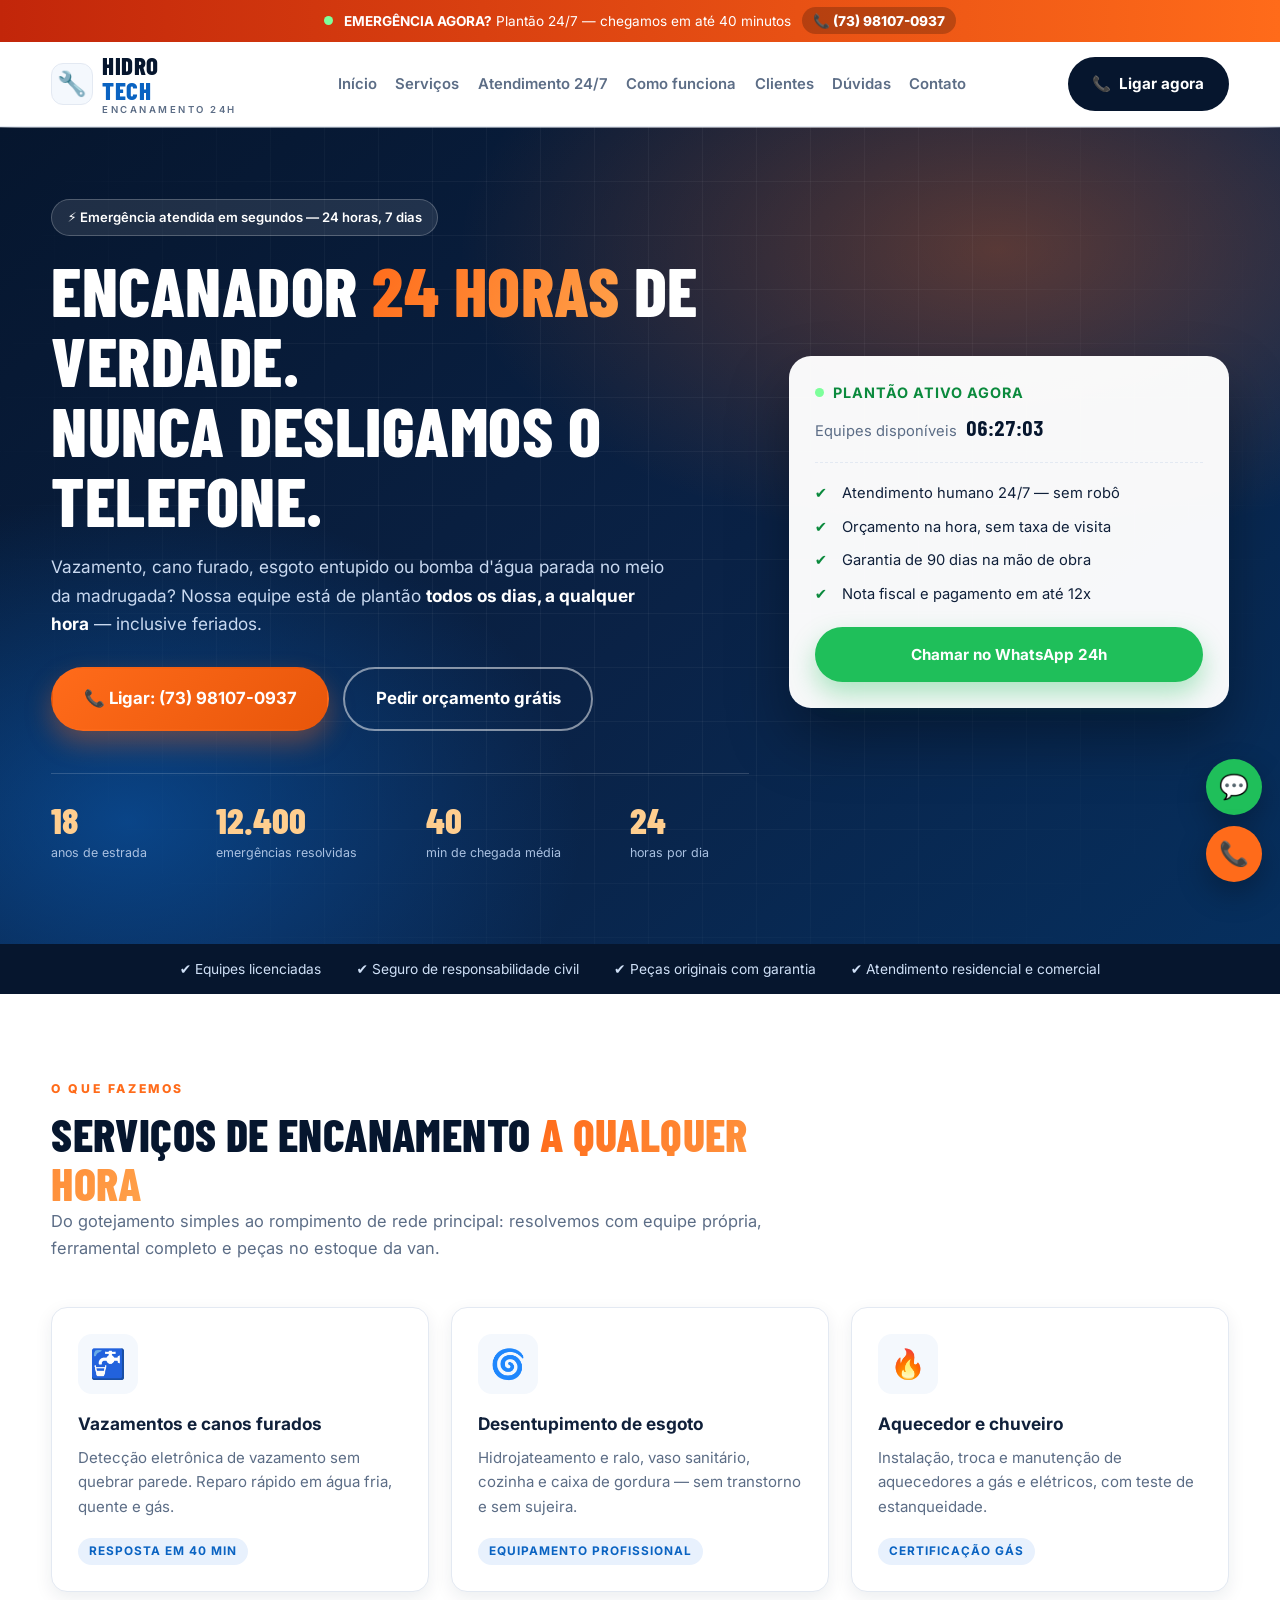
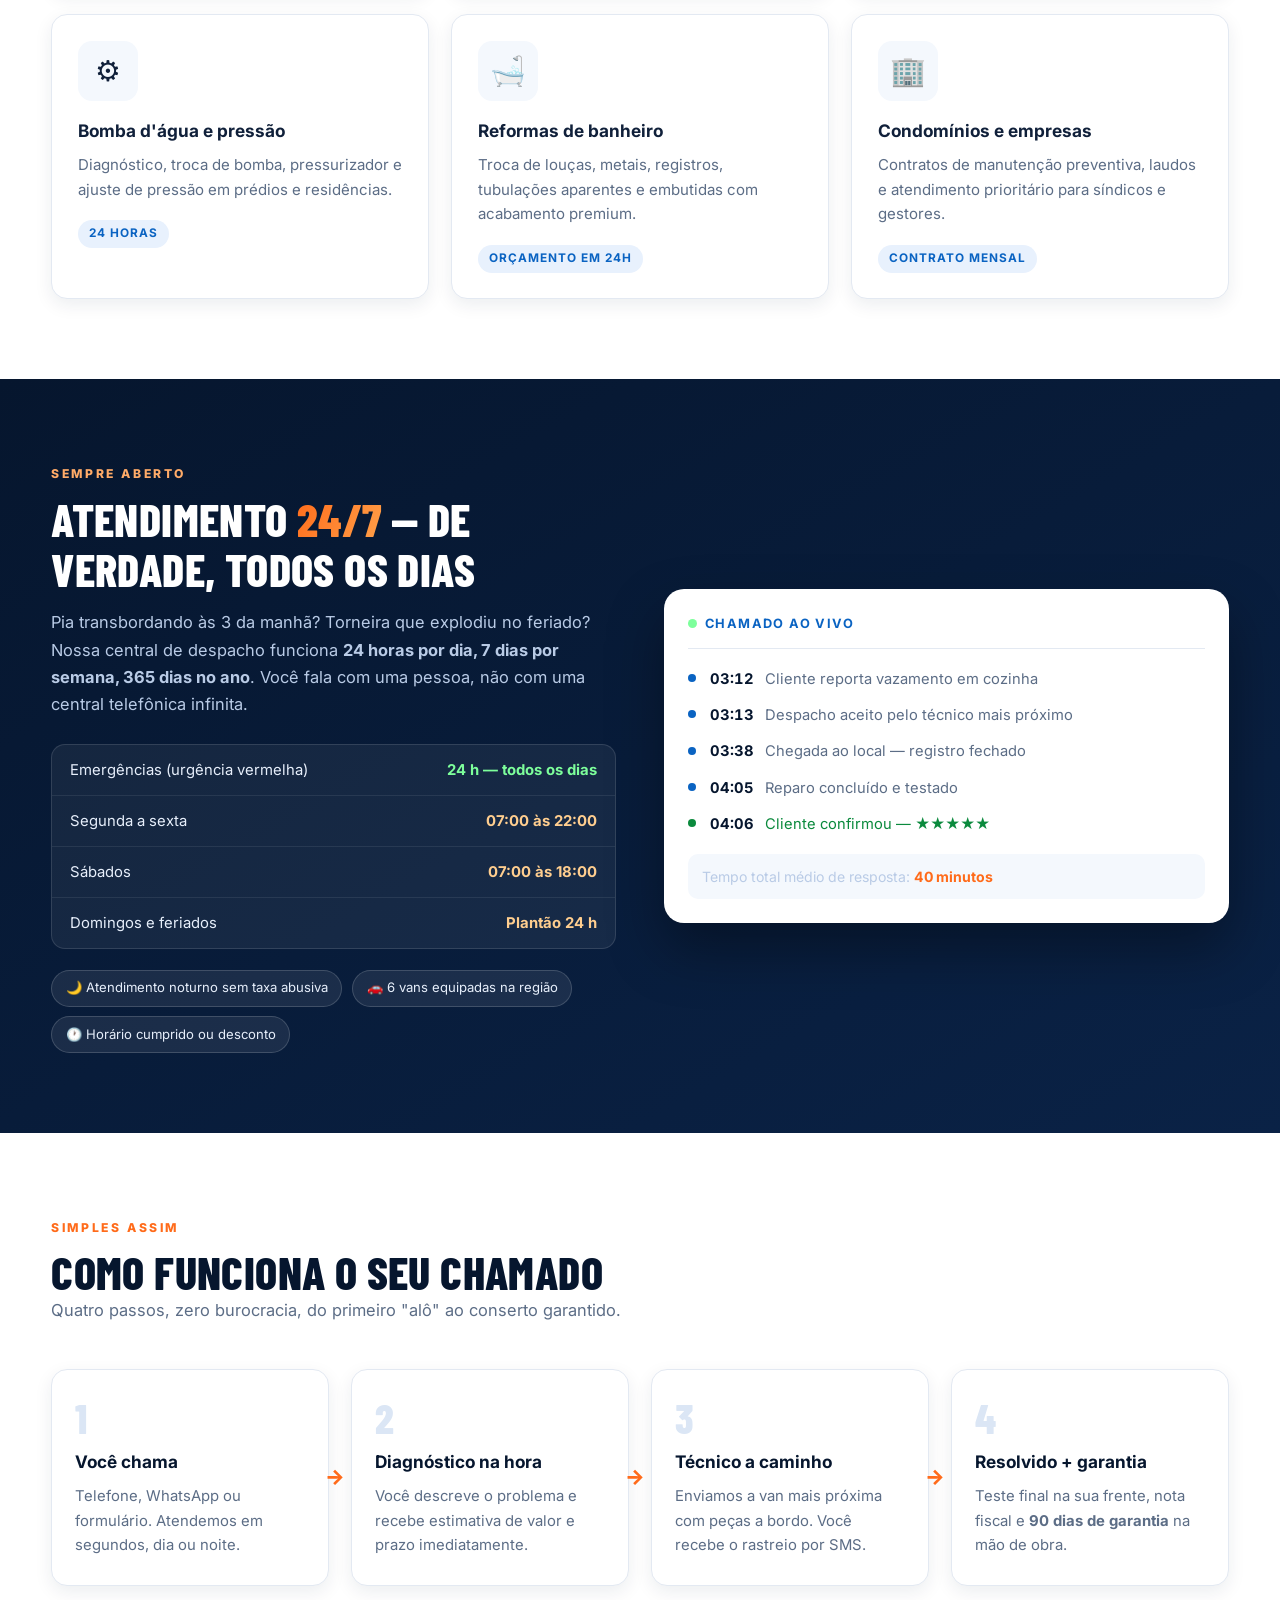
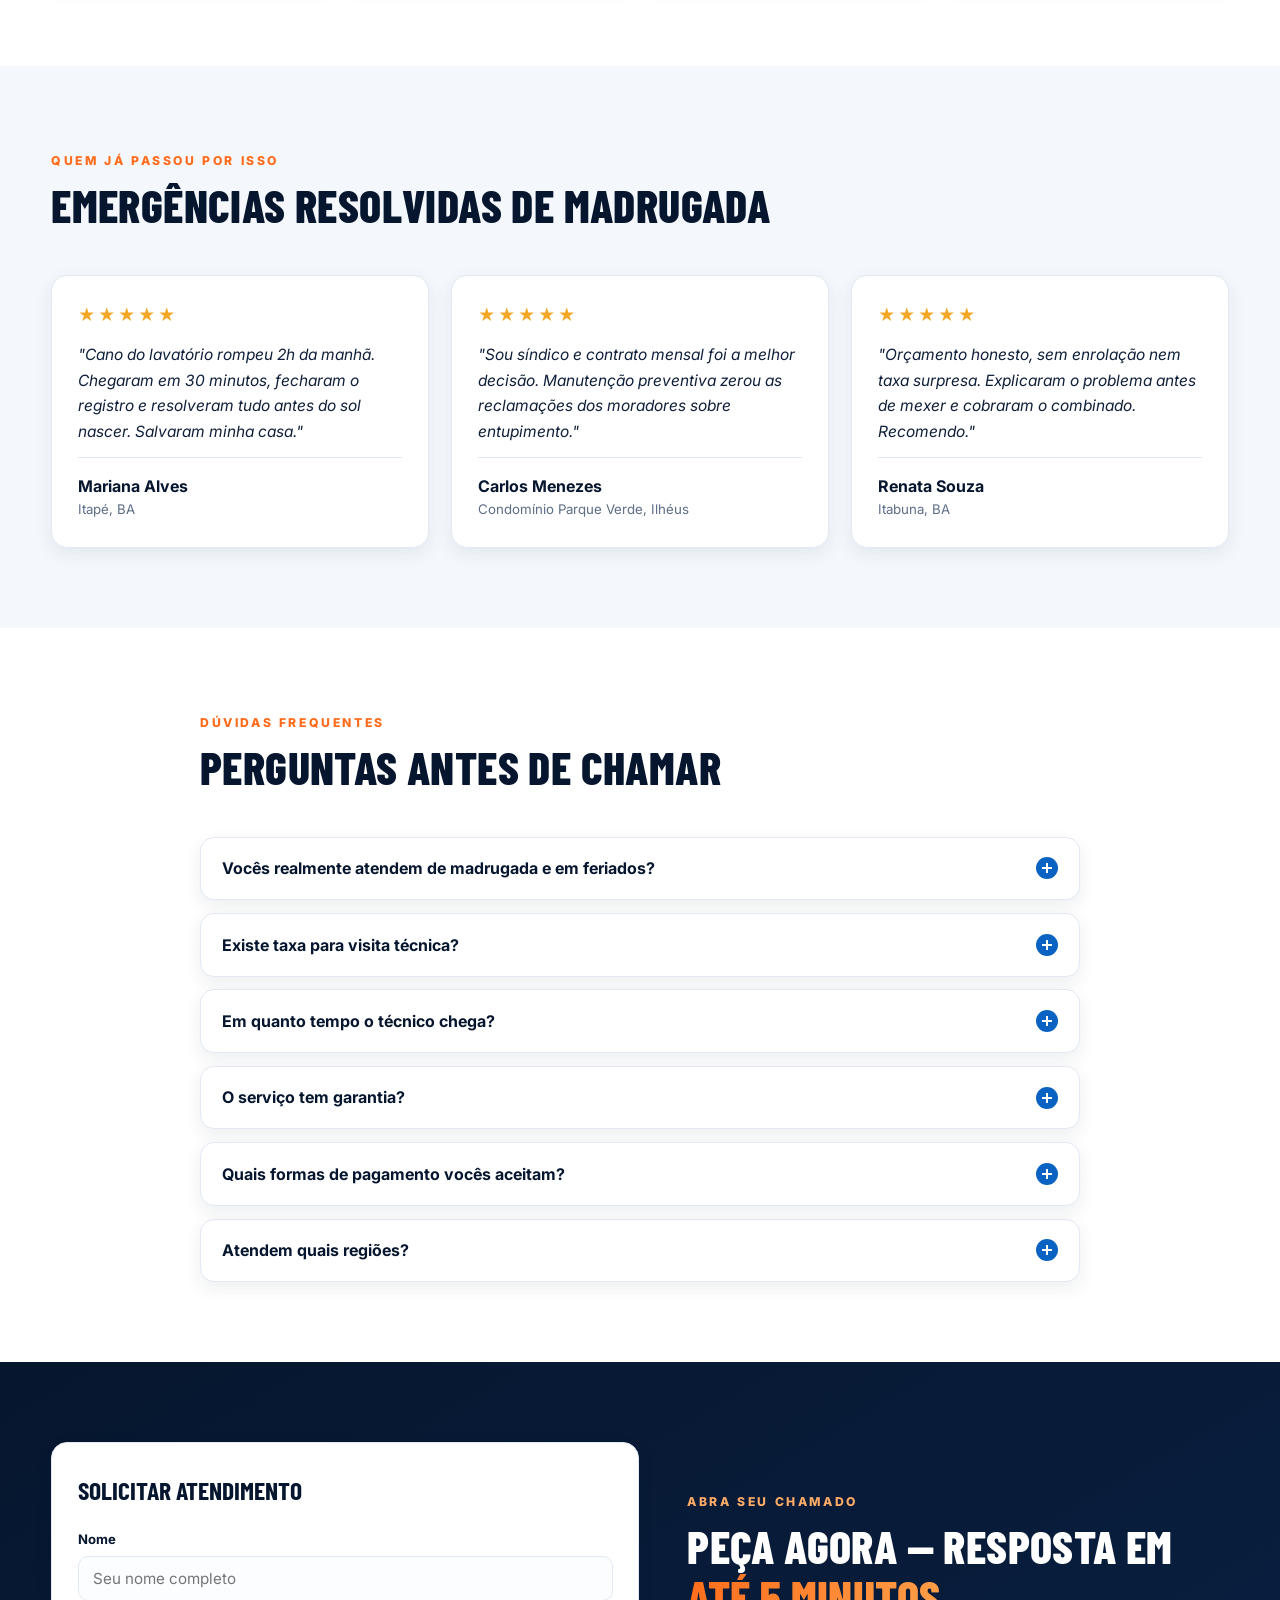
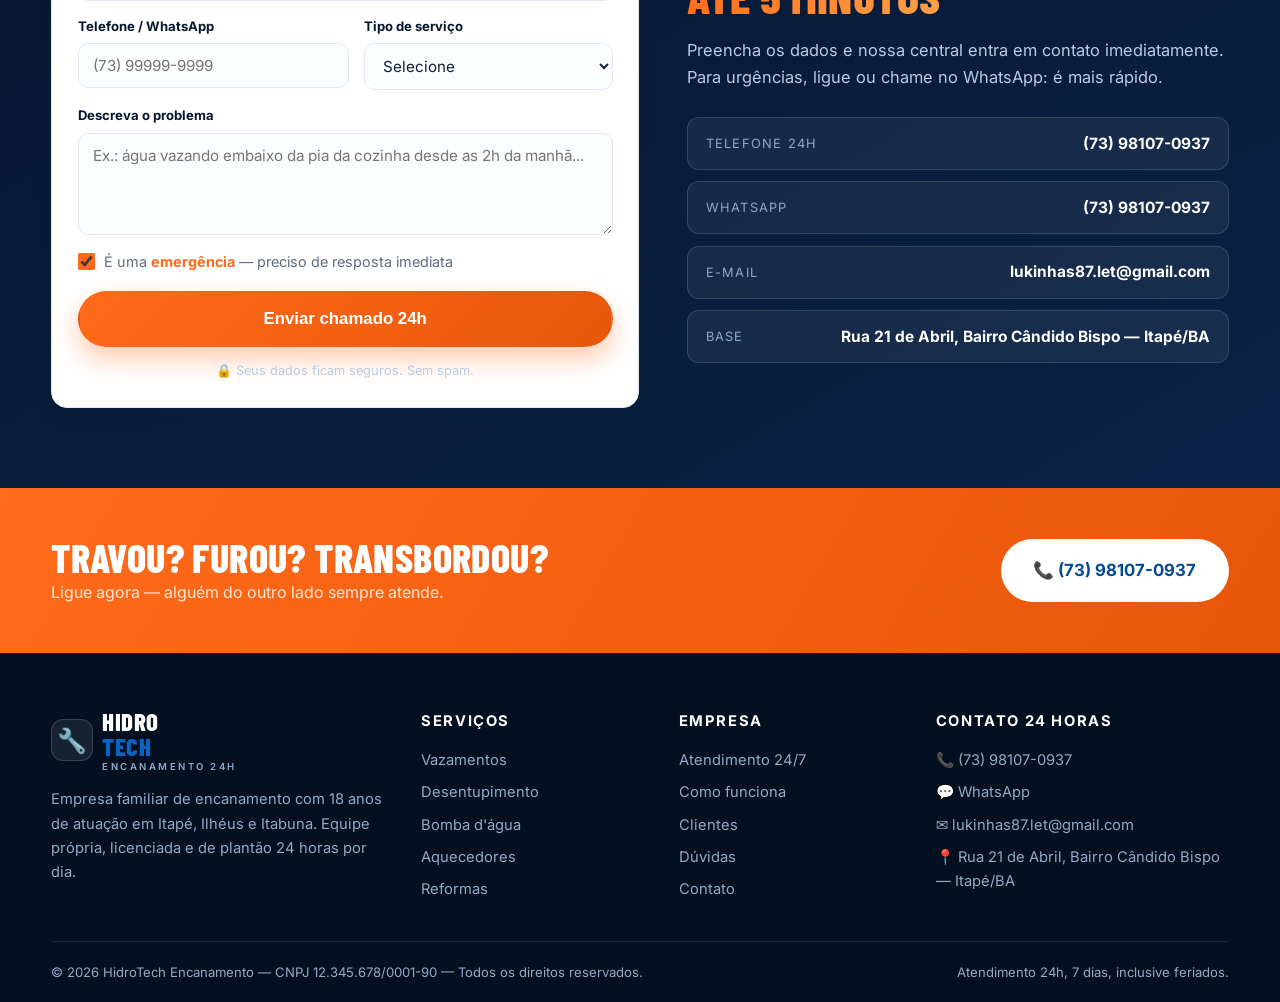
==== index.html @ 0838b770 "Troca e-mail de contato" ====
<!DOCTYPE html>
<html lang="pt-BR">
<head>
  <meta charset="UTF-8" />
  <meta name="viewport" content="width=device-width, initial-scale=1.0" />
  <title>Encanador 24 Horas em Itapé, Ilhéus e Itabuna | HidroTech — Emergência, Vazamentos e Desentupimento</title>
  <meta name="description" content="Encanador 24 horas em Itapé, Ilhéus e Itabuna com atendimento de emergência 24/7. Vazamentos, desentupimento, bomba d'água e instalações. Orçamento grátis, chegada em até 40 minutos. Telefone (73) 98107-0937." />
  <link rel="preconnect" href="https://fonts.googleapis.com" />
  <link rel="preconnect" href="https://fonts.gstatic.com" crossorigin />
  <link href="https://fonts.googleapis.com/css2?family=Inter:wght@400;500;600;700;800;900&family=Barlow+Condensed:wght@600;700;800&display=swap" rel="stylesheet" />
  <link rel="stylesheet" href="styles.css" />
</head>
<body>

  <!-- Barra de emergência -->
  <div class="emergency-bar">
    <div class="container emergency-bar__inner">
      <span class="pulse-dot" aria-hidden="true"></span>
      <span class="emergency-bar__text"><strong>EMERGÊNCIA AGORA?</strong> Plantão 24/7 — chegamos em até 40 minutos</span>
      <a href="tel:+5573981070937" class="emergency-bar__phone">📞 (73) 98107-0937</a>
    </div>
  </div>

  <!-- Cabeçalho -->
  <header class="header" id="header">
    <div class="container header__inner">
      <a href="#inicio" class="logo">
        <span class="logo__icon" aria-hidden="true">🔧</span>
        <span class="logo__text">HIDRO<em>TECH</em><small>Encanamento 24h</small></span>
      </a>

      <nav class="nav" id="nav" aria-label="Navegação principal">
        <a href="#inicio">Início</a>
        <a href="#servicos">Serviços</a>
        <a href="#24-7">Atendimento 24/7</a>
        <a href="#como-funciona">Como funciona</a>
        <a href="#depoimentos">Clientes</a>
        <a href="#faq">Dúvidas</a>
        <a href="#contato">Contato</a>
      </nav>

      <div class="header__actions">
        <a href="tel:+5573981070937" class="btn btn--call">
          <span class="btn__ico">📞</span> Ligar agora
        </a>
        <button class="burger" id="burger" aria-label="Abrir menu" aria-expanded="false">
          <span></span><span></span><span></span>
        </button>
      </div>
    </div>
  </header>

  <main>

    <!-- HERO -->
    <section class="hero" id="inicio">
      <div class="hero__bg" aria-hidden="true"></div>
      <div class="container hero__inner">
        <div class="hero__content">
          <span class="badge">⚡ Emergência atendida em segundos — 24 horas, 7 dias</span>
          <h1>Encanador <span class="hl">24 Horas</span> de verdade.<br />Nunca desligamos o telefone.</h1>
          <p class="hero__lead">
            Vazamento, cano furado, esgoto entupido ou bomba d'água parada no meio da madrugada?
            Nossa equipe está de plantão <strong>todos os dias, a qualquer hora</strong> — inclusive feriados.
          </p>

          <div class="hero__cta">
            <a href="tel:+5573981070937" class="btn btn--primary btn--lg">
              📞 Ligar: (73) 98107-0937
            </a>
            <a href="#contato" class="btn btn--ghost btn--lg">
              Pedir orçamento grátis
            </a>
          </div>

          <ul class="hero__stats">
            <li><strong data-count="18">0</strong><span>anos de estrada</span></li>
            <li><strong data-count="12400">0</strong><span>emergências resolvidas</span></li>
            <li><strong data-count="40">0</strong><span>min de chegada média</span></li>
            <li><strong data-count="24">0</strong><span>horas por dia</span></li>
          </ul>
        </div>

        <aside class="hero__card" aria-label="Chamado de emergência">
          <div class="hero__card-head">
            <span class="pulse-dot"></span>
            <strong>Plantão ativo agora</strong>
          </div>
          <p class="hero__card-time">Equipes disponíveis <b id="clock">--:--:--</b></p>

          <ul class="checklist">
            <li>Atendimento humano 24/7 — sem robô</li>
            <li>Orçamento na hora, sem taxa de visita</li>
            <li>Garantia de 90 dias na mão de obra</li>
            <li>Nota fiscal e pagamento em até 12x</li>
          </ul>

          <a href="https://wa.me/5573981070937?text=Ol%C3%A1!%20Preciso%20de%20um%20encanador%20agora." class="btn btn--whatsapp btn--block" target="_blank" rel="noopener">
            Chamar no WhatsApp 24h
          </a>
        </aside>
      </div>
    </section>

    <!-- FAIXA DE CONFIANÇA -->
    <section class="trustbar">
      <div class="container trustbar__inner">
        <span>✔ Equipes licenciadas</span>
        <span>✔ Seguro de responsabilidade civil</span>
        <span>✔ Peças originais com garantia</span>
        <span>✔ Atendimento residencial e comercial</span>
      </div>
    </section>

    <!-- SERVIÇOS -->
    <section class="section" id="servicos">
      <div class="container">
        <div class="section__head">
          <span class="eyebrow">O que fazemos</span>
          <h2>Serviços de encanamento <span class="hl">a qualquer hora</span></h2>
          <p>Do gotejamento simples ao rompimento de rede principal: resolvemos com equipe própria, ferramental completo e peças no estoque da van.</p>
        </div>

        <div class="grid grid--3">
          <article class="card svc">
            <div class="svc__ico">🚰</div>
            <h3>Vazamentos e canos furados</h3>
            <p>Detecção eletrônica de vazamento sem quebrar parede. Reparo rápido em água fria, quente e gás.</p>
            <span class="svc__tag">Resposta em 40 min</span>
          </article>

          <article class="card svc">
            <div class="svc__ico">🌀</div>
            <h3>Desentupimento de esgoto</h3>
            <p>Hidrojateamento e ralo, vaso sanitário, cozinha e caixa de gordura — sem transtorno e sem sujeira.</p>
            <span class="svc__tag">Equipamento profissional</span>
          </article>

          <article class="card svc">
            <div class="svc__ico">🔥</div>
            <h3>Aquecedor e chuveiro</h3>
            <p>Instalação, troca e manutenção de aquecedores a gás e elétricos, com teste de estanqueidade.</p>
            <span class="svc__tag">Certificação gás</span>
          </article>

          <article class="card svc">
            <div class="svc__ico">⚙️</div>
            <h3>Bomba d'água e pressão</h3>
            <p>Diagnóstico, troca de bomba, pressurizador e ajuste de pressão em prédios e residências.</p>
            <span class="svc__tag">24 horas</span>
          </article>

          <article class="card svc">
            <div class="svc__ico">🛁</div>
            <h3>Reformas de banheiro</h3>
            <p>Troca de louças, metais, registros, tubulações aparentes e embutidas com acabamento premium.</p>
            <span class="svc__tag">Orçamento em 24h</span>
          </article>

          <article class="card svc">
            <div class="svc__ico">🏢</div>
            <h3>Condomínios e empresas</h3>
            <p>Contratos de manutenção preventiva, laudos e atendimento prioritário para síndicos e gestores.</p>
            <span class="svc__tag">Contrato mensal</span>
          </article>
        </div>
      </div>
    </section>

    <!-- ATENDIMENTO 24/7 -->
    <section class="section section--dark" id="24-7">
      <div class="container split">
        <div class="split__text">
          <span class="eyebrow eyebrow--light">Sempre aberto</span>
          <h2>Atendimento <span class="hl">24/7</span> — de verdade, todos os dias</h2>
          <p>
            Pia transbordando às 3 da manhã? Torneira que explodiu no feriado?
            Nossa central de despacho funciona <strong>24 horas por dia, 7 dias por semana, 365 dias no ano</strong>.
            Você fala com uma pessoa, não com uma central telefônica infinita.
          </p>

          <div class="hours">
            <div class="hours__row"><span>Emergências (urgência vermelha)</span><b>24 h — todos os dias</b></div>
            <div class="hours__row"><span>Segunda a sexta</span><b>07:00 às 22:00</b></div>
            <div class="hours__row"><span>Sábados</span><b>07:00 às 18:00</b></div>
            <div class="hours__row"><span>Domingos e feriados</span><b>Plantão 24 h</b></div>
          </div>

          <div class="chips">
            <span class="chip">🌙 Atendimento noturno sem taxa abusiva</span>
            <span class="chip">🚗 6 vans equipadas na região</span>
            <span class="chip">🕐 Horário cumprido ou desconto</span>
          </div>
        </div>

        <div class="split__panel">
          <div class="ticket">
            <div class="ticket__head">
              <span class="pulse-dot"></span> Chamado ao vivo
            </div>
            <ul class="ticket__list">
              <li><b>03:12</b> Cliente reporta vazamento em cozinha</li>
              <li><b>03:13</b> Despacho aceito pelo técnico mais próximo</li>
              <li><b>03:38</b> Chegada ao local — registro fechado</li>
              <li><b>04:05</b> Reparo concluído e testado</li>
              <li class="ok"><b>04:06</b> Cliente confirmou — ★★★★★</li>
            </ul>
            <p class="ticket__foot">Tempo total médio de resposta: <strong>40 minutos</strong></p>
          </div>
        </div>
      </div>
    </section>

    <!-- COMO FUNCIONA -->
    <section class="section" id="como-funciona">
      <div class="container">
        <div class="section__head">
          <span class="eyebrow">Simples assim</span>
          <h2>Como funciona o seu chamado</h2>
          <p>Quatro passos, zero burocracia, do primeiro "alô" ao conserto garantido.</p>
        </div>

        <ol class="steps">
          <li class="step">
            <span class="step__num">1</span>
            <h3>Você chama</h3>
            <p>Telefone, WhatsApp ou formulário. Atendemos em segundos, dia ou noite.</p>
          </li>
          <li class="step">
            <span class="step__num">2</span>
            <h3>Diagnóstico na hora</h3>
            <p>Você descreve o problema e recebe estimativa de valor e prazo imediatamente.</p>
          </li>
          <li class="step">
            <span class="step__num">3</span>
            <h3>Técnico a caminho</h3>
            <p>Enviamos a van mais próxima com peças a bordo. Você recebe o rastreio por SMS.</p>
          </li>
          <li class="step">
            <span class="step__num">4</span>
            <h3>Resolvido + garantia</h3>
            <p>Teste final na sua frente, nota fiscal e <strong>90 dias de garantia</strong> na mão de obra.</p>
          </li>
        </ol>
      </div>
    </section>

    <!-- DEPOIMENTOS -->
    <section class="section section--soft" id="depoimentos">
      <div class="container">
        <div class="section__head">
          <span class="eyebrow">Quem já passou por isso</span>
          <h2>Emergências resolvidas de madrugada</h2>
        </div>

        <div class="grid grid--3">
          <figure class="card quote">
            <div class="stars">★★★★★</div>
            <blockquote>"Cano do lavatório rompeu 2h da manhã. Chegaram em 30 minutos, fecharam o registro e resolveram tudo antes do sol nascer. Salvaram minha casa."</blockquote>
            <figcaption><b>Mariana Alves</b><span>Itapé, BA</span></figcaption>
          </figure>

          <figure class="card quote">
            <div class="stars">★★★★★</div>
            <blockquote>"Sou síndico e contrato mensal foi a melhor decisão. Manutenção preventiva zerou as reclamações dos moradores sobre entupimento."</blockquote>
            <figcaption><b>Carlos Menezes</b><span>Condomínio Parque Verde, Ilhéus</span></figcaption>
          </figure>

          <figure class="card quote">
            <div class="stars">★★★★★</div>
            <blockquote>"Orçamento honesto, sem enrolação nem taxa surpresa. Explicaram o problema antes de mexer e cobraram o combinado. Recomendo."</blockquote>
            <figcaption><b>Renata Souza</b><span>Itabuna, BA</span></figcaption>
          </figure>
        </div>
      </div>
    </section>

    <!-- FAQ -->
    <section class="section" id="faq">
      <div class="container narrow">
        <div class="section__head">
          <span class="eyebrow">Dúvidas frequentes</span>
          <h2>Perguntas antes de chamar</h2>
        </div>

        <div class="faq" id="faqList">
          <details class="faq__item">
            <summary>Vocês realmente atendem de madrugada e em feriados?<span class="faq__plus"></span></summary>
            <p>Sim. A central de despacho funciona 24 horas por dia, todos os dias do ano. À noite, madrugada, domingo e feriado, uma equipe de plantão é acionada imediatamente.</p>
          </details>

          <details class="faq__item">
            <summary>Existe taxa para visita técnica?<span class="faq__plus"></span></summary>
            <p>Não cobramos taxa de visita para emergências. O orçamento é gratuito e, se você aprovar o serviço, o valor já está incluso. Caso opte por não prosseguir, também não há cobrança.</p>
          </details>

          <details class="faq__item">
            <summary>Em quanto tempo o técnico chega?<span class="faq__plus"></span></summary>
            <p>A média na região é de 40 minutos para urgências. Nos horários de pico ou dias muito movimentados, informamos o prazo exato já na ligação.</p>
          </details>

          <details class="faq__item">
            <summary>O serviço tem garantia?<span class="faq__plus"></span></summary>
            <p>Toda mão de obra tem 90 dias de garantia por escrito. Peças seguem a garantia do fabricante. Se o mesmo problema voltar, voltamos sem custo.</p>
          </details>

          <details class="faq__item">
            <summary>Quais formas de pagamento vocês aceitam?<span class="faq__plus"></span></summary>
            <p>Pix, dinheiro, débito, crédito em até 12x e fatura para empresas e condomínios com nota fiscal.</p>
          </details>

          <details class="faq__item">
            <summary>Atendem quais regiões?<span class="faq__plus"></span></summary>
            <p>Atendemos Itapé, Ilhéus e Itabuna — mais as cidades vizinhas da região (DDD 73). Para confirmar se chegamos no seu endereço, chame no WhatsApp.</p>
          </details>
        </div>
      </div>
    </section>

    <!-- CONTATO / CHAMADO -->
    <section class="section section--dark" id="contato">
      <div class="container split split--reverse">
        <div class="split__text">
          <span class="eyebrow eyebrow--light">Abra seu chamado</span>
          <h2>Peça agora — resposta em <span class="hl">até 5 minutos</span></h2>
          <p>Preencha os dados e nossa central entra em contato imediatamente. Para urgências, ligue ou chame no WhatsApp: é mais rápido.</p>

          <div class="contact-lines">
            <a href="tel:+5573981070937" class="contact-line"><span>Telefone 24h</span><b>(73) 98107-0937</b></a>
            <a href="https://wa.me/5573981070937" class="contact-line" target="_blank" rel="noopener"><span>WhatsApp</span><b>(73) 98107-0937</b></a>
            <a href="mailto:lukinhas87.let@gmail.com" class="contact-line"><span>E-mail</span><b>lukinhas87.let@gmail.com</b></a>
            <div class="contact-line"><span>Base</span><b>Rua 21 de Abril, Bairro Cândido Bispo — Itapé/BA</b></div>
          </div>
        </div>

        <div class="split__panel">
          <form class="form card" id="callForm" novalidate>
            <h3>Solicitar atendimento</h3>

            <div class="field">
              <label for="nome">Nome</label>
              <input id="nome" name="nome" type="text" placeholder="Seu nome completo" required />
            </div>

            <div class="field-row">
              <div class="field">
                <label for="fone">Telefone / WhatsApp</label>
                <input id="fone" name="fone" type="tel" placeholder="(73) 99999-9999" required />
              </div>
              <div class="field">
                <label for="tipo">Tipo de serviço</label>
                <select id="tipo" name="tipo" required>
                  <option value="">Selecione</option>
                  <option>🔥 Emergência / vazamento</option>
                  <option>🌀 Desentupimento</option>
                  <option>⚙️ Bomba d'água</option>
                  <option>🔥 Aquecedor / chuveiro</option>
                  <option>🛁 Reforma de banheiro</option>
                  <option>🏢 Contrato / condomínio</option>
                </select>
              </div>
            </div>

            <div class="field">
              <label for="msg">Descreva o problema</label>
              <textarea id="msg" name="msg" rows="4" placeholder="Ex.: água vazando embaixo da pia da cozinha desde as 2h da manhã..."></textarea>
            </div>

            <label class="check">
              <input type="checkbox" id="urgente" checked />
              <span>É uma <b>emergência</b> — preciso de resposta imediata</span>
            </label>

            <button type="submit" class="btn btn--primary btn--block btn--lg">Enviar chamado 24h</button>
            <p class="form__note" id="formNote">🔒 Seus dados ficam seguros. Sem spam.</p>
          </form>
        </div>
      </div>
    </section>

    <!-- CTA FINAL -->
    <section class="cta-final">
      <div class="container cta-final__inner">
        <div>
          <h2>Travou? Furou? Transbordou?</h2>
          <p>Ligue agora — alguém do outro lado sempre atende.</p>
        </div>
        <a href="tel:+5573981070937" class="btn btn--white btn--lg">📞 (73) 98107-0937</a>
      </div>
    </section>

  </main>

  <!-- RODAPÉ -->
  <footer class="footer">
    <div class="container footer__grid">
      <div>
        <a href="#inicio" class="logo logo--light">
          <span class="logo__icon">🔧</span>
          <span class="logo__text">HIDRO<em>TECH</em><small>Encanamento 24h</small></span>
        </a>
        <p class="footer__about">Empresa familiar de encanamento com 18 anos de atuação em Itapé, Ilhéus e Itabuna. Equipe própria, licenciada e de plantão 24 horas por dia.</p>
      </div>

      <div>
        <h4>Serviços</h4>
        <ul>
          <li><a href="#servicos">Vazamentos</a></li>
          <li><a href="#servicos">Desentupimento</a></li>
          <li><a href="#servicos">Bomba d'água</a></li>
          <li><a href="#servicos">Aquecedores</a></li>
          <li><a href="#servicos">Reformas</a></li>
        </ul>
      </div>

      <div>
        <h4>Empresa</h4>
        <ul>
          <li><a href="#24-7">Atendimento 24/7</a></li>
          <li><a href="#como-funciona">Como funciona</a></li>
          <li><a href="#depoimentos">Clientes</a></li>
          <li><a href="#faq">Dúvidas</a></li>
          <li><a href="#contato">Contato</a></li>
        </ul>
      </div>

      <div>
        <h4>Contato 24 horas</h4>
        <ul>
          <li>📞 <a href="tel:+5573981070937">(73) 98107-0937</a></li>
          <li>💬 <a href="https://wa.me/5573981070937" target="_blank" rel="noopener">WhatsApp</a></li>
          <li>✉️ <a href="mailto:lukinhas87.let@gmail.com">lukinhas87.let@gmail.com</a></li>
          <li>📍 Rua 21 de Abril, Bairro Cândido Bispo — Itapé/BA</li>
        </ul>
      </div>
    </div>

    <div class="container footer__bottom">
      <p>© <span id="year">2026</span> HidroTech Encanamento — CNPJ 12.345.678/0001-90 — Todos os direitos reservados.</p>
      <p>Atendimento 24h, 7 dias, inclusive feriados.</p>
    </div>
  </footer>

  <!-- Botões flutuantes -->
  <div class="floats">
    <a href="https://wa.me/5573981070937?text=Ol%C3%A1!%20Preciso%20de%20um%20encanador." class="float-btn float-btn--wa" target="_blank" rel="noopener" aria-label="WhatsApp 24h">
      💬
    </a>
    <a href="tel:+5573981070937" class="float-btn float-btn--tel" aria-label="Ligar agora">📞</a>
  </div>

  <script src="script.js"></script>
</body>
</html>
---- styles.css ----
/* =========================================================
   HidroTech — Encanador 24h
   ========================================================= */

:root {
  --blue: #0a63c2;
  --blue-dark: #064a94;
  --navy: #06162e;
  --navy-2: #0a2246;
  --orange: #ff6b1a;
  --orange-dark: #e8560a;
  --white: #ffffff;
  --ink: #10203a;
  --muted: #5c6d86;
  --line: #e3e9f2;
  --soft: #f4f8fd;
  --radius: 16px;
  --shadow: 0 18px 45px rgba(9, 32, 66, 0.12);
  --shadow-sm: 0 6px 18px rgba(9, 32, 66, 0.08);
  --font: "Inter", system-ui, -apple-system, sans-serif;
  --display: "Barlow Condensed", "Inter", sans-serif;
}

* { box-sizing: border-box; margin: 0; padding: 0; }

html { scroll-behavior: smooth; scroll-padding-top: 110px; }

body {
  font-family: var(--font);
  color: var(--ink);
  background: var(--white);
  line-height: 1.65;
  -webkit-font-smoothing: antialiased;
  overflow-x: hidden;
}

img { max-width: 100%; display: block; }
a { color: inherit; text-decoration: none; }
ul, ol { list-style: none; }

.container {
  width: min(1180px, 92%);
  margin-inline: auto;
}
.narrow { width: min(880px, 92%); }

.hl {
  background: linear-gradient(120deg, var(--orange), #ffa14a);
  -webkit-background-clip: text;
  background-clip: text;
  color: transparent;
}

/* ---------- Botões ---------- */
.btn {
  display: inline-flex;
  align-items: center;
  justify-content: center;
  gap: .5rem;
  padding: .8rem 1.4rem;
  border: 2px solid transparent;
  border-radius: 999px;
  font-weight: 700;
  font-size: .95rem;
  cursor: pointer;
  transition: transform .18s ease, box-shadow .18s ease, background .18s ease, color .18s ease;
  white-space: nowrap;
}
.btn:hover { transform: translateY(-3px); }
.btn--lg { padding: 1rem 1.9rem; font-size: 1.05rem; }
.btn--block { width: 100%; }

.btn--primary {
  background: linear-gradient(135deg, var(--orange), var(--orange-dark));
  color: #fff;
  box-shadow: 0 12px 26px rgba(255, 107, 26, .35);
}
.btn--primary:hover { box-shadow: 0 16px 32px rgba(255, 107, 26, .45); }

.btn--call { background: var(--navy); color: #fff; }
.btn--call:hover { background: var(--blue); }

.btn--ghost { border-color: rgba(255,255,255,.5); color: #fff; }
.btn--ghost:hover { background: #fff; color: var(--navy); }

.btn--whatsapp {
  background: #1fbf5a; color: #fff;
  box-shadow: 0 12px 26px rgba(31, 191, 90, .35);
}
.btn--whatsapp:hover { background: #16a84e; }

.btn--white { background: #fff; color: var(--blue-dark); }

/* ---------- Barra de emergência ---------- */
.emergency-bar {
  background: linear-gradient(90deg, #c2260a, var(--orange));
  color: #fff;
  font-size: .85rem;
  padding: .45rem 0;
}
.emergency-bar__inner {
  display: flex;
  align-items: center;
  justify-content: center;
  gap: .7rem;
  flex-wrap: wrap;
  text-align: center;
}
.emergency-bar__phone {
  font-weight: 800;
  background: rgba(0,0,0,.22);
  padding: .15rem .7rem;
  border-radius: 999px;
}
.pulse-dot {
  width: 9px; height: 9px; border-radius: 50%;
  background: #7dff9b;
  box-shadow: 0 0 0 0 rgba(125,255,155,.8);
  animation: pulse 1.6s infinite;
  flex: none;
}
@keyframes pulse {
  0% { box-shadow: 0 0 0 0 rgba(125,255,155,.75); }
  70% { box-shadow: 0 0 0 10px rgba(125,255,155,0); }
  100% { box-shadow: 0 0 0 0 rgba(125,255,155,0); }
}

/* ---------- Cabeçalho ---------- */
.header {
  position: sticky;
  top: 0;
  z-index: 60;
  background: rgba(255,255,255,.92);
  backdrop-filter: blur(14px);
  border-bottom: 1px solid var(--line);
  transition: box-shadow .25s ease;
}
.header.is-stuck { box-shadow: 0 8px 26px rgba(9,32,66,.10); }
.header__inner {
  display: flex;
  align-items: center;
  justify-content: space-between;
  gap: 1rem;
  padding: .7rem 0;
}

.logo { display: flex; align-items: center; gap: .55rem; }
.logo__icon {
  font-size: 1.5rem;
  background: var(--soft);
  border: 1px solid var(--line);
  width: 42px; height: 42px;
  display: grid; place-items: center;
  border-radius: 12px;
}
.logo__text {
  font-family: var(--display);
  font-size: 1.55rem;
  font-weight: 800;
  letter-spacing: .5px;
  line-height: 1;
  color: var(--navy);
  display: flex;
  flex-direction: column;
}
.logo__text em { color: var(--blue); font-style: normal; }
.logo__text small {
  font-family: var(--font);
  font-size: .6rem;
  font-weight: 600;
  letter-spacing: 2.5px;
  text-transform: uppercase;
  color: var(--muted);
  margin-top: 3px;
}
.logo--light .logo__text { color: #fff; }
.logo--light .logo__icon { background: rgba(255,255,255,.08); border-color: rgba(255,255,255,.15); }
.logo--light .logo__text small { color: #8fa8cc; }

.nav { display: flex; gap: 1.15rem; flex-wrap: nowrap; }
.nav a {
  font-size: .93rem;
  font-weight: 600;
  color: var(--muted);
  position: relative;
  padding: .2rem 0;
  white-space: nowrap;
}
.nav a::after {
  content: "";
  position: absolute;
  left: 0; bottom: -3px;
  width: 0; height: 2px;
  background: var(--orange);
  transition: width .22s ease;
}
.nav a:hover { color: var(--navy); }
.nav a:hover::after { width: 100%; }

.header__actions { display: flex; align-items: center; gap: .6rem; }

.burger {
  display: none;
  flex-direction: column;
  gap: 5px;
  background: none;
  border: 0;
  cursor: pointer;
  padding: 6px;
}
.burger span {
  width: 24px; height: 2.5px;
  background: var(--navy);
  border-radius: 3px;
  transition: .25s;
}

/* ---------- Hero ---------- */
.hero {
  position: relative;
  color: #fff;
  padding: 4.5rem 0 5rem;
  overflow: hidden;
}
.hero__bg {
  position: absolute;
  inset: 0;
  background:
    radial-gradient(900px 500px at 78% 15%, rgba(255,107,26,.32), transparent 60%),
    radial-gradient(700px 500px at 10% 85%, rgba(10,99,194,.55), transparent 65%),
    linear-gradient(140deg, #06162e 0%, #0a2246 55%, #062f5e 100%);
}
.hero__bg::after {
  content: "";
  position: absolute;
  inset: 0;
  background-image:
    linear-gradient(rgba(255,255,255,.045) 1px, transparent 1px),
    linear-gradient(90deg, rgba(255,255,255,.045) 1px, transparent 1px);
  background-size: 54px 54px;
  mask-image: radial-gradient(circle at 50% 40%, #000 40%, transparent 85%);
}
.hero__inner {
  position: relative;
  display: grid;
  grid-template-columns: 1.35fr .85fr;
  gap: 2.5rem;
  align-items: center;
}

.badge {
  display: inline-block;
  background: rgba(255,255,255,.1);
  border: 1px solid rgba(255,255,255,.22);
  padding: .4rem .95rem;
  border-radius: 999px;
  font-size: .82rem;
  font-weight: 600;
  margin-bottom: 1.2rem;
}

.hero h1 {
  font-family: var(--display);
  font-size: clamp(2.6rem, 5.4vw, 4.3rem);
  line-height: 1.02;
  font-weight: 800;
  letter-spacing: .5px;
  text-transform: uppercase;
}
.hero__lead {
  margin-top: 1.1rem;
  font-size: 1.08rem;
  color: #c9d9f0;
  max-width: 56ch;
}
.hero__lead strong { color: #fff; }

.hero__cta {
  display: flex;
  gap: .9rem;
  flex-wrap: wrap;
  margin-top: 1.8rem;
}

.hero__stats {
  display: grid;
  grid-template-columns: repeat(4, auto);
  gap: 1.8rem;
  margin-top: 2.6rem;
  padding-top: 1.7rem;
  border-top: 1px solid rgba(255,255,255,.16);
}
.hero__stats strong {
  font-family: var(--display);
  font-size: 2.3rem;
  font-weight: 800;
  display: block;
  line-height: 1;
  color: #ffce8f;
}
.hero__stats span { font-size: .78rem; color: #a9c0e0; }

.hero__card {
  background: rgba(255,255,255,.97);
  color: var(--ink);
  border-radius: 22px;
  padding: 1.6rem;
  box-shadow: 0 30px 60px rgba(0,0,0,.35);
}
.hero__card-head {
  display: flex; align-items: center; gap: .55rem;
  color: #0b8a3d;
  font-size: .9rem;
  text-transform: uppercase;
  letter-spacing: 1px;
}
.hero__card-time {
  font-size: .92rem;
  color: var(--muted);
  margin-top: .35rem;
  padding-bottom: 1rem;
  border-bottom: 1px dashed var(--line);
}
.hero__card-time b {
  font-family: var(--display);
  font-size: 1.35rem;
  color: var(--navy);
  margin-left: .35rem;
  font-variant-numeric: tabular-nums;
}
.checklist { margin: 1.1rem 0 1.3rem; display: grid; gap: .6rem; }
.checklist li {
  position: relative;
  padding-left: 1.7rem;
  font-size: .92rem;
}
.checklist li::before {
  content: "✔";
  position: absolute; left: 0; top: 0;
  color: #0b8a3d;
  font-weight: 700;
}

/* ---------- Trustbar ---------- */
.trustbar {
  background: var(--navy);
  color: #cfe0f7;
  padding: .85rem 0;
  font-size: .86rem;
}
.trustbar__inner {
  display: flex;
  flex-wrap: wrap;
  justify-content: center;
  gap: 1rem 2.2rem;
}

/* ---------- Seções ---------- */
.section { padding: 5rem 0; }
.section--soft { background: var(--soft); }
.section--dark { background: linear-gradient(150deg, var(--navy), var(--navy-2)); color: #e7effb; }
.section--dark h2 { color: #fff; }
.section--dark p { color: #b9cbe6; }

.section__head { max-width: 760px; margin-bottom: 2.8rem; }
.section__head p { color: var(--muted); font-size: 1.03rem; }

.eyebrow {
  display: inline-block;
  font-size: .76rem;
  font-weight: 800;
  letter-spacing: 2.6px;
  text-transform: uppercase;
  color: var(--orange);
  margin-bottom: .6rem;
}
.eyebrow--light { color: #ffab68; }

h2 {
  font-family: var(--display);
  font-size: clamp(2rem, 3.6vw, 2.9rem);
  font-weight: 800;
  line-height: 1.08;
  text-transform: uppercase;
  letter-spacing: .4px;
  color: var(--navy);
}

h3 { font-size: 1.08rem; font-weight: 700; margin-bottom: .45rem; }

/* ---------- Grid / Cards ---------- */
.grid { display: grid; gap: 1.4rem; }
.grid--3 { grid-template-columns: repeat(3, 1fr); }

.card {
  background: #fff;
  border: 1px solid var(--line);
  border-radius: var(--radius);
  padding: 1.6rem;
  box-shadow: var(--shadow-sm);
}

.svc { position: relative; overflow: hidden; transition: transform .22s ease, box-shadow .22s ease, border-color .22s; }
.svc::before {
  content: "";
  position: absolute; left: 0; top: 0;
  width: 100%; height: 4px;
  background: linear-gradient(90deg, var(--blue), var(--orange));
  transform: scaleX(0);
  transform-origin: left;
  transition: transform .3s ease;
}
.svc:hover { transform: translateY(-6px); box-shadow: var(--shadow); border-color: transparent; }
.svc:hover::before { transform: scaleX(1); }
.svc__ico {
  font-size: 1.8rem;
  width: 60px; height: 60px;
  display: grid; place-items: center;
  background: var(--soft);
  border-radius: 14px;
  margin-bottom: 1rem;
}
.svc p { color: var(--muted); font-size: .94rem; margin-bottom: 1rem; }
.svc__tag {
  display: inline-block;
  font-size: .74rem;
  font-weight: 700;
  text-transform: uppercase;
  letter-spacing: 1px;
  color: var(--blue);
  background: #e8f1fd;
  padding: .25rem .7rem;
  border-radius: 999px;
}

/* ---------- Split (24/7 e contato) ---------- */
.split {
  display: grid;
  grid-template-columns: 1fr 1fr;
  gap: 3rem;
  align-items: center;
}
.split--reverse .split__text { order: 2; }

.split__text > p { margin-top: 1rem; font-size: 1.03rem; }

.hours {
  margin-top: 1.6rem;
  background: rgba(255,255,255,.06);
  border: 1px solid rgba(255,255,255,.12);
  border-radius: 14px;
  overflow: hidden;
}
.hours__row {
  display: flex;
  justify-content: space-between;
  gap: 1rem;
  padding: .8rem 1.1rem;
  font-size: .93rem;
  border-bottom: 1px solid rgba(255,255,255,.08);
}
.hours__row:last-child { border-bottom: 0; }
.hours__row b { color: #ffce8f; }
.hours__row:first-child b { color: #7dff9b; }

.chips { display: flex; flex-wrap: wrap; gap: .6rem; margin-top: 1.3rem; }
.chip {
  font-size: .82rem;
  background: rgba(255,255,255,.08);
  border: 1px solid rgba(255,255,255,.16);
  padding: .4rem .85rem;
  border-radius: 999px;
}

.ticket {
  background: #fff;
  color: var(--ink);
  border-radius: 20px;
  padding: 1.5rem;
  box-shadow: 0 26px 55px rgba(0,0,0,.35);
}
.ticket__head {
  display: flex; align-items: center; gap: .5rem;
  font-weight: 700;
  text-transform: uppercase;
  letter-spacing: 1.4px;
  font-size: .8rem;
  color: var(--blue);
  padding-bottom: .9rem;
  border-bottom: 1px solid var(--line);
}
.ticket__list { display: grid; gap: .75rem; margin: 1.1rem 0; }
.ticket__list li {
  font-size: .92rem;
  padding-left: 1.4rem;
  position: relative;
  color: var(--muted);
}
.ticket__list li b {
  color: var(--navy);
  font-variant-numeric: tabular-nums;
  margin-right: .4rem;
}
.ticket__list li::before {
  content: "";
  position: absolute; left: 0; top: .5em;
  width: 8px; height: 8px;
  border-radius: 50%;
  background: var(--blue);
}
.ticket__list li.ok { color: #0b8a3d; }
.ticket__list li.ok::before { background: #0b8a3d; }
.ticket__foot {
  font-size: .88rem;
  background: var(--soft);
  border-radius: 10px;
  padding: .7rem .9rem;
  color: var(--muted);
}
.ticket__foot strong { color: var(--orange); }

/* ---------- Passos ---------- */
.steps {
  display: grid;
  grid-template-columns: repeat(4, 1fr);
  gap: 1.4rem;
  counter-reset: step;
}
.step {
  background: #fff;
  border: 1px solid var(--line);
  border-radius: var(--radius);
  padding: 1.7rem 1.4rem;
  position: relative;
  box-shadow: var(--shadow-sm);
}
.step__num {
  font-family: var(--display);
  font-size: 2.6rem;
  font-weight: 800;
  line-height: 1;
  color: #dbe6f5;
  display: block;
  margin-bottom: .6rem;
}
.step h3 { color: var(--navy); }
.step p { color: var(--muted); font-size: .93rem; }
.step::after {
  content: "→";
  position: absolute;
  right: -1.05rem; top: 50%;
  transform: translateY(-50%);
  color: var(--orange);
  font-weight: 800;
  font-size: 1.3rem;
  z-index: 2;
}
.step:last-child::after { display: none; }

/* ---------- Depoimentos ---------- */
.quote { display: flex; flex-direction: column; gap: .8rem; }
.stars { color: #f5a623; letter-spacing: 3px; font-size: 1.05rem; }
.quote blockquote {
  font-size: .97rem;
  color: var(--ink);
  font-style: italic;
}
.quote figcaption {
  margin-top: auto;
  padding-top: .9rem;
  border-top: 1px solid var(--line);
  display: flex;
  flex-direction: column;
}
.quote figcaption b { color: var(--navy); }
.quote figcaption span { font-size: .83rem; color: var(--muted); }

/* ---------- FAQ ---------- */
.faq { display: grid; gap: .8rem; }
.faq__item {
  background: #fff;
  border: 1px solid var(--line);
  border-radius: 14px;
  overflow: hidden;
  box-shadow: var(--shadow-sm);
}
.faq__item summary {
  list-style: none;
  cursor: pointer;
  padding: 1.1rem 1.3rem;
  font-weight: 700;
  color: var(--navy);
  display: flex;
  justify-content: space-between;
  gap: 1rem;
  align-items: center;
}
.faq__item summary::-webkit-details-marker { display: none; }
.faq__item summary:hover { background: var(--soft); }
.faq__plus {
  width: 22px; height: 22px;
  flex: none;
  border-radius: 50%;
  background: var(--blue);
  position: relative;
  transition: transform .25s ease, background .25s;
}
.faq__plus::before, .faq__plus::after {
  content: "";
  position: absolute;
  inset: 0;
  margin: auto;
  background: #fff;
}
.faq__plus::before { width: 10px; height: 2px; }
.faq__plus::after { width: 2px; height: 10px; }
.faq__item[open] .faq__plus { transform: rotate(135deg); background: var(--orange); }
.faq__item p {
  padding: 0 1.3rem 1.2rem;
  color: var(--muted);
  font-size: .95rem;
}

/* ---------- Contato / Form ---------- */
.contact-lines { display: grid; gap: .7rem; margin-top: 1.6rem; }
.contact-line {
  display: flex;
  justify-content: space-between;
  gap: 1rem;
  align-items: center;
  background: rgba(255,255,255,.06);
  border: 1px solid rgba(255,255,255,.13);
  padding: .8rem 1.1rem;
  border-radius: 12px;
  transition: background .2s, border-color .2s;
}
a.contact-line:hover { background: rgba(255,255,255,.13); border-color: var(--orange); }
.contact-line span { font-size: .8rem; text-transform: uppercase; letter-spacing: 1.2px; color: #8fa8cc; }
.contact-line b { color: #fff; font-size: .97rem; text-align: right; }

.form { color: var(--ink); }
.form h3 {
  font-family: var(--display);
  font-size: 1.6rem;
  text-transform: uppercase;
  color: var(--navy);
  margin-bottom: 1.1rem;
}
.field { margin-bottom: .95rem; display: flex; flex-direction: column; }
.field-row { display: grid; grid-template-columns: 1fr 1fr; gap: .95rem; }
.field label {
  font-size: .82rem;
  font-weight: 700;
  margin-bottom: .35rem;
  color: var(--navy);
}
.field input, .field select, .field textarea {
  font-family: var(--font);
  font-size: .95rem;
  padding: .75rem .9rem;
  border: 1.5px solid var(--line);
  border-radius: 10px;
  background: #fbfdff;
  color: var(--ink);
  transition: border-color .2s, box-shadow .2s;
  resize: vertical;
}
.field input:focus, .field select:focus, .field textarea:focus {
  outline: none;
  border-color: var(--blue);
  box-shadow: 0 0 0 4px rgba(10,99,194,.12);
}
.field input.is-error, .field select.is-error { border-color: #d63b1f; box-shadow: 0 0 0 4px rgba(214,59,31,.12); }

.check {
  display: flex;
  align-items: center;
  gap: .6rem;
  font-size: .9rem;
  color: var(--muted);
  margin-bottom: 1.1rem;
  cursor: pointer;
}
.check input { width: 17px; height: 17px; accent-color: var(--orange); }
.check b { color: var(--orange); }

.form__note {
  font-size: .8rem;
  color: var(--muted);
  text-align: center;
  margin-top: .8rem;
}
.form.is-sent {
  border-color: #1fbf5a;
  box-shadow: 0 0 0 4px rgba(31,191,90,.15);
}

/* ---------- CTA final ---------- */
.cta-final {
  background: linear-gradient(120deg, var(--orange), var(--orange-dark));
  color: #fff;
  padding: 3rem 0;
}
.cta-final__inner {
  display: flex;
  align-items: center;
  justify-content: space-between;
  gap: 1.6rem;
  flex-wrap: wrap;
}
.cta-final h2 { color: #fff; font-size: clamp(1.8rem, 3.2vw, 2.5rem); }
.cta-final p { color: #ffe6d5; }

/* ---------- Rodapé ---------- */
.footer {
  background: #04101f;
  color: #93a9c8;
  padding: 3.5rem 0 0;
  font-size: .92rem;
}
.footer__grid {
  display: grid;
  grid-template-columns: 1.5fr 1fr 1fr 1.3fr;
  gap: 2rem;
  padding-bottom: 2.5rem;
}
.footer h4 {
  color: #fff;
  font-size: .92rem;
  text-transform: uppercase;
  letter-spacing: 1.6px;
  margin-bottom: .9rem;
}
.footer ul { display: grid; gap: .5rem; }
.footer a:hover { color: var(--orange); }
.footer__about { margin-top: 1rem; max-width: 40ch; }

.footer__bottom {
  border-top: 1px solid rgba(255,255,255,.09);
  padding: 1.2rem 0;
  display: flex;
  justify-content: space-between;
  gap: 1rem;
  flex-wrap: wrap;
  font-size: .82rem;
}

/* ---------- Flutuantes ---------- */
.floats {
  position: fixed;
  right: 18px;
  bottom: 18px;
  display: flex;
  flex-direction: column;
  gap: .7rem;
  z-index: 70;
}
.float-btn {
  width: 56px; height: 56px;
  border-radius: 50%;
  display: grid; place-items: center;
  font-size: 1.5rem;
  box-shadow: 0 12px 30px rgba(0,0,0,.28);
  transition: transform .2s ease;
}
.float-btn:hover { transform: scale(1.09); }
.float-btn--wa { background: #1fbf5a; animation: bob 2.6s ease-in-out infinite; }
.float-btn--tel { background: var(--orange); }
@keyframes bob { 0%,100% { transform: translateY(0); } 50% { transform: translateY(-6px); } }

/* ---------- Animação de entrada ---------- */
.reveal { opacity: 0; transform: translateY(26px); transition: opacity .6s ease, transform .6s ease; }
.reveal.is-in { opacity: 1; transform: none; }

/* ---------- Responsivo ---------- */
@media (max-width: 1024px) {
  .nav { gap: .8rem; }
  .nav a { font-size: .87rem; }
  .hero__inner { grid-template-columns: 1fr; }
  .hero__card { max-width: 520px; }
  .grid--3 { grid-template-columns: repeat(2, 1fr); }
  .steps { grid-template-columns: repeat(2, 1fr); }
  .step::after { display: none; }
  .split { grid-template-columns: 1fr; gap: 2.2rem; }
  .split--reverse .split__text { order: 0; }
  .footer__grid { grid-template-columns: 1fr 1fr; }
}

@media (max-width: 1180px) {
  .nav {
    position: fixed;
    top: 0; right: -100%;
    height: 100vh;
    width: min(320px, 82vw);
    background: var(--navy);
    flex-direction: column;
    padding: 5rem 1.8rem;
    gap: .3rem;
    transition: right .3s ease;
    box-shadow: -20px 0 50px rgba(0,0,0,.35);
    z-index: 65;
  }
  .nav.is-open { right: 0; }
  .nav a { color: #d5e2f5; font-size: 1.05rem; padding: .7rem 0; border-bottom: 1px solid rgba(255,255,255,.08); }
  .nav a::after { display: none; }
  .burger { display: flex; }
  .burger.is-open span:nth-child(1) { transform: translateY(7.5px) rotate(45deg); }
  .burger.is-open span:nth-child(2) { opacity: 0; }
  .burger.is-open span:nth-child(3) { transform: translateY(-7.5px) rotate(-45deg); }
  .btn--call span + * { display: none; }
  .btn--call { padding: .7rem 1rem; }
  .hero { padding: 3rem 0 3.5rem; }
  .hero__stats { grid-template-columns: repeat(2, 1fr); gap: 1.2rem; }
}

@media (max-width: 640px) {
  .grid--3 { grid-template-columns: 1fr; }
  .steps { grid-template-columns: 1fr; }
  .field-row { grid-template-columns: 1fr; }
  .footer__grid { grid-template-columns: 1fr; }
  .section { padding: 3.5rem 0; }
  .emergency-bar__text { font-size: .78rem; }
  .hero h1 { font-size: clamp(2.1rem, 9vw, 2.8rem); }
  .btn--lg { width: 100%; }
  .cta-final__inner { text-align: center; justify-content: center; }
}
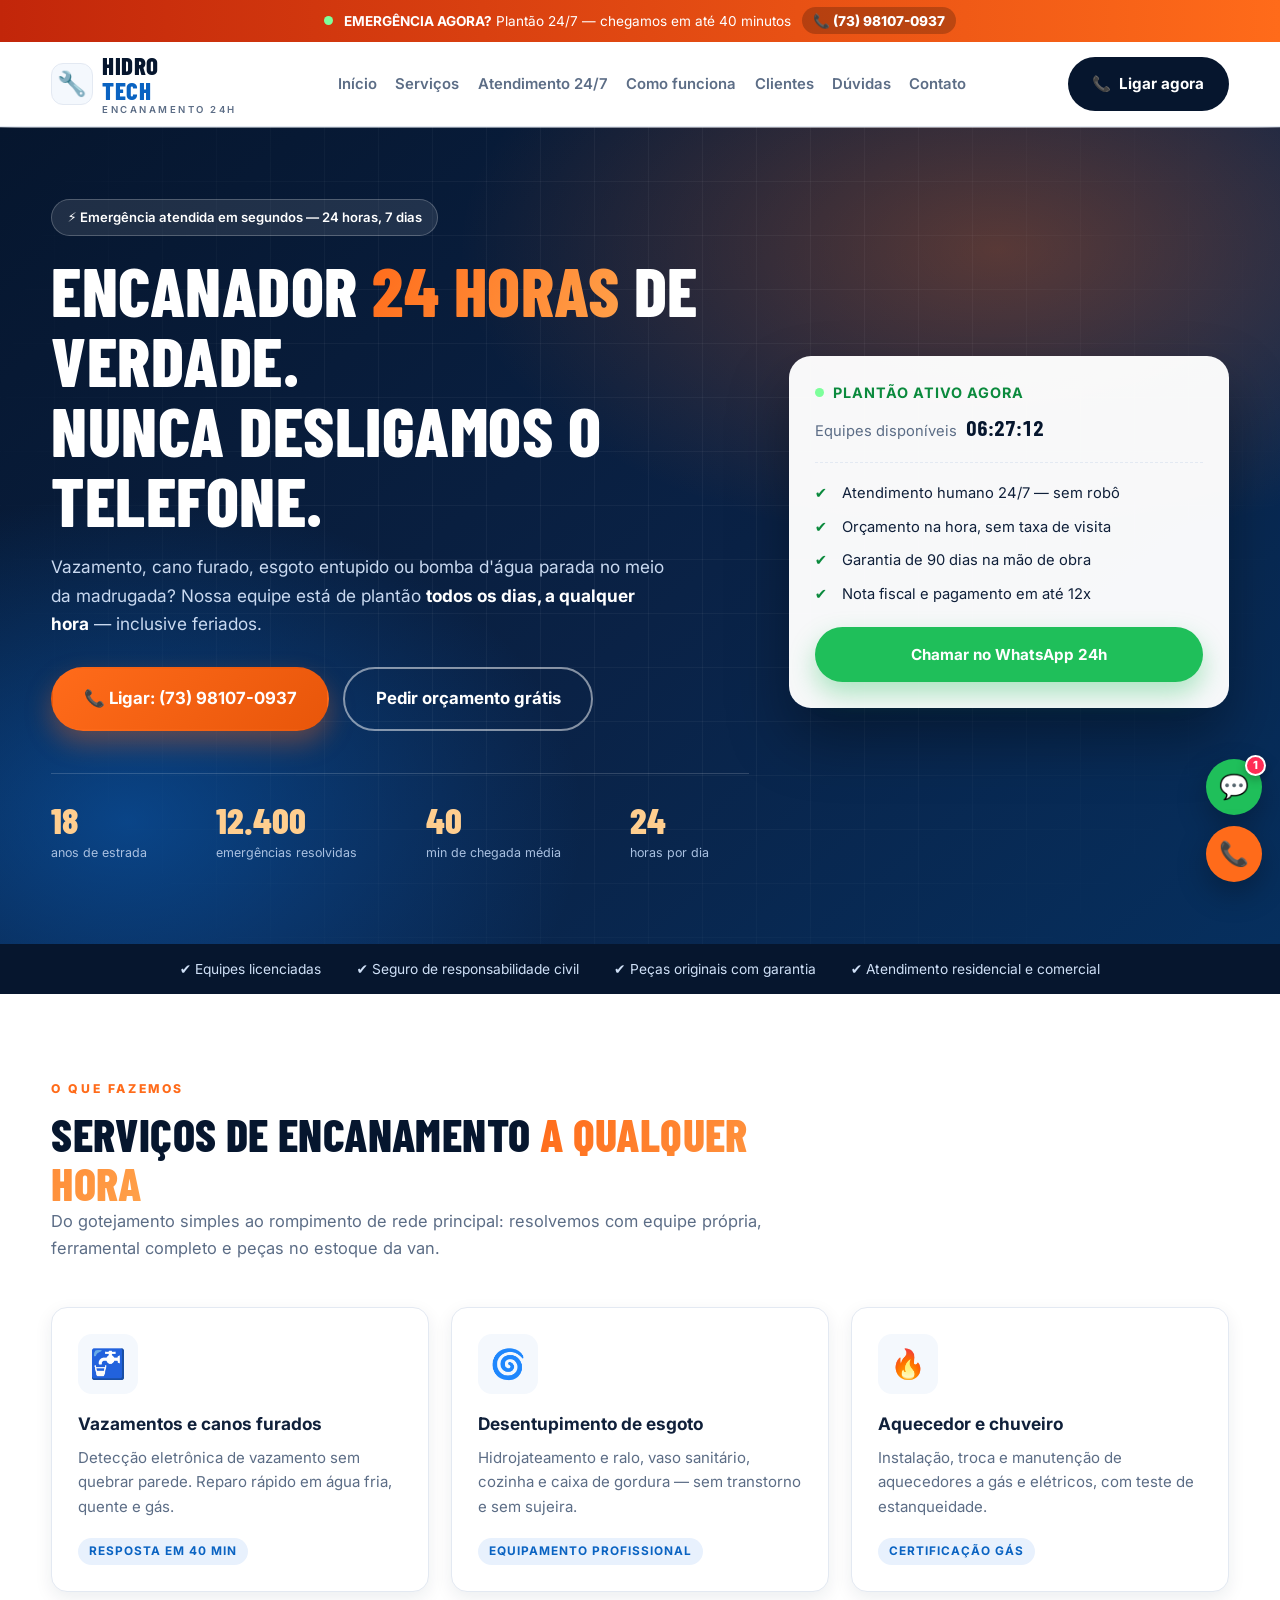
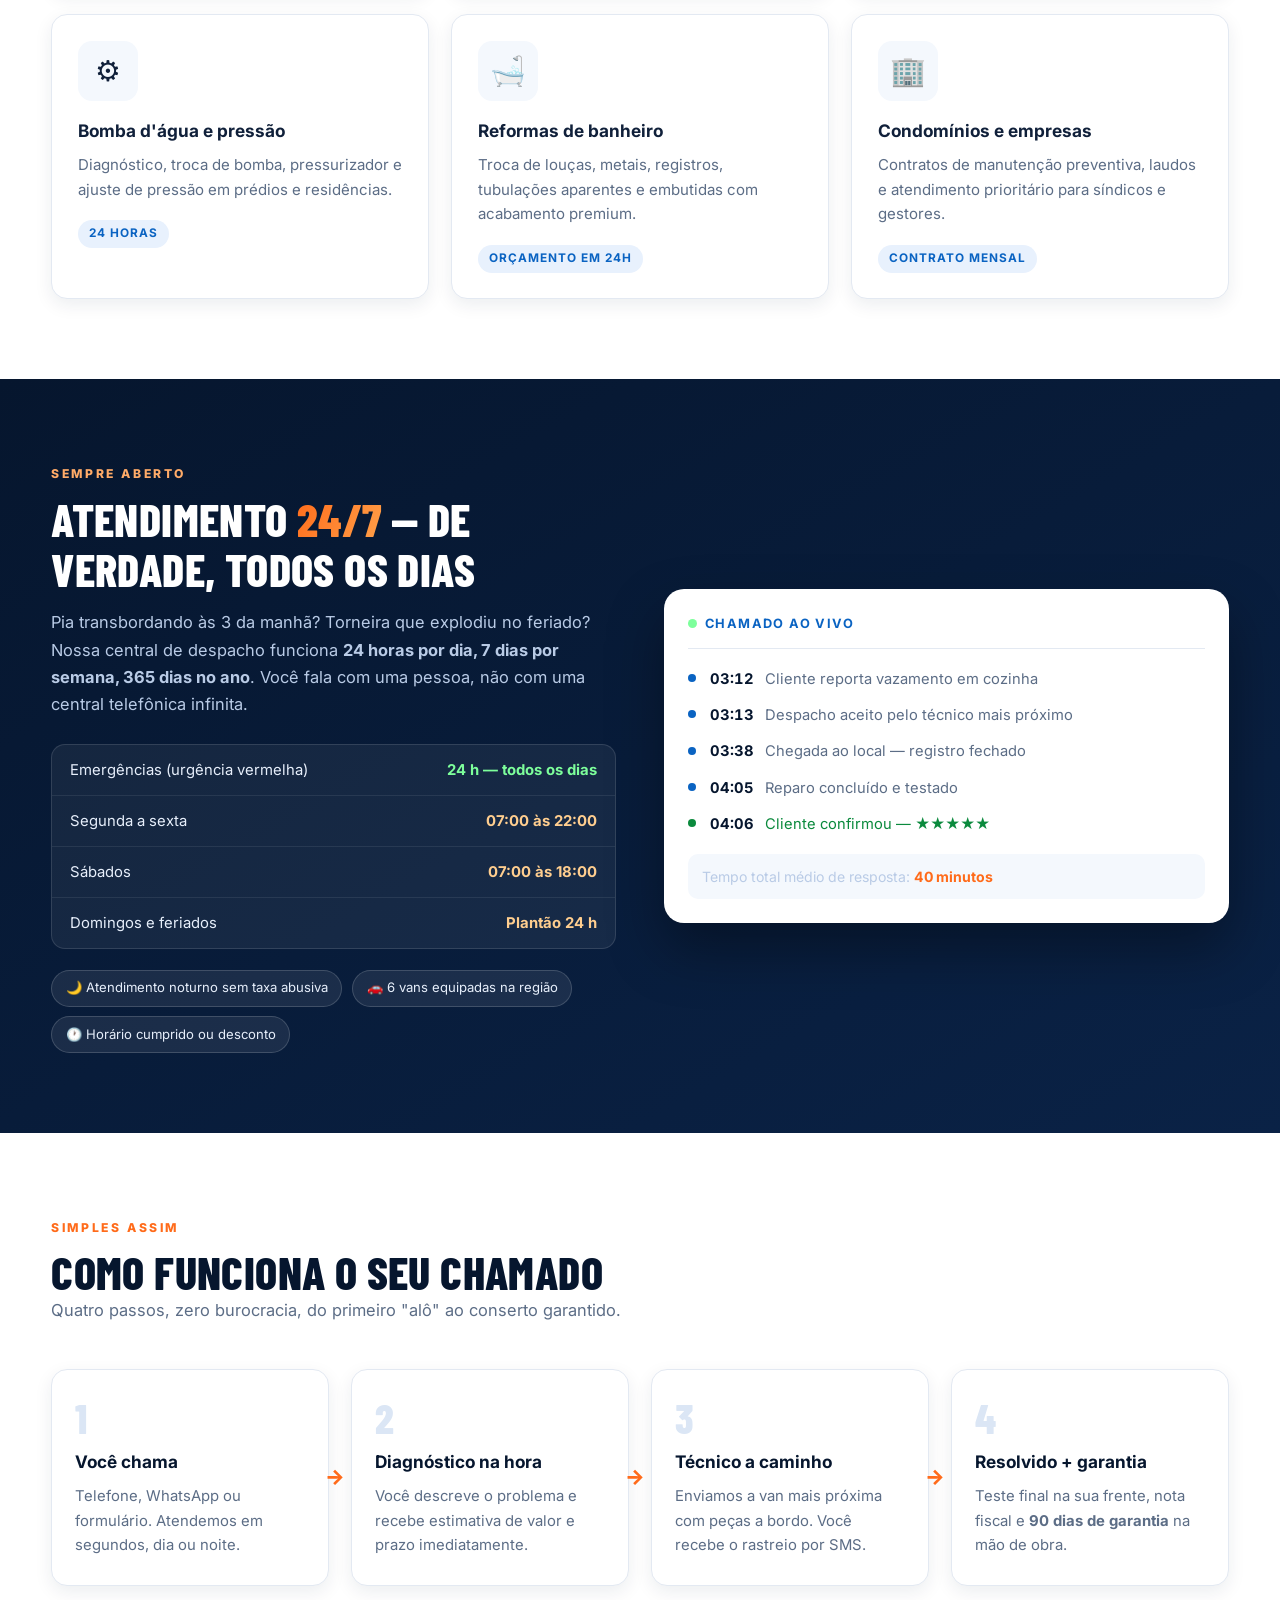
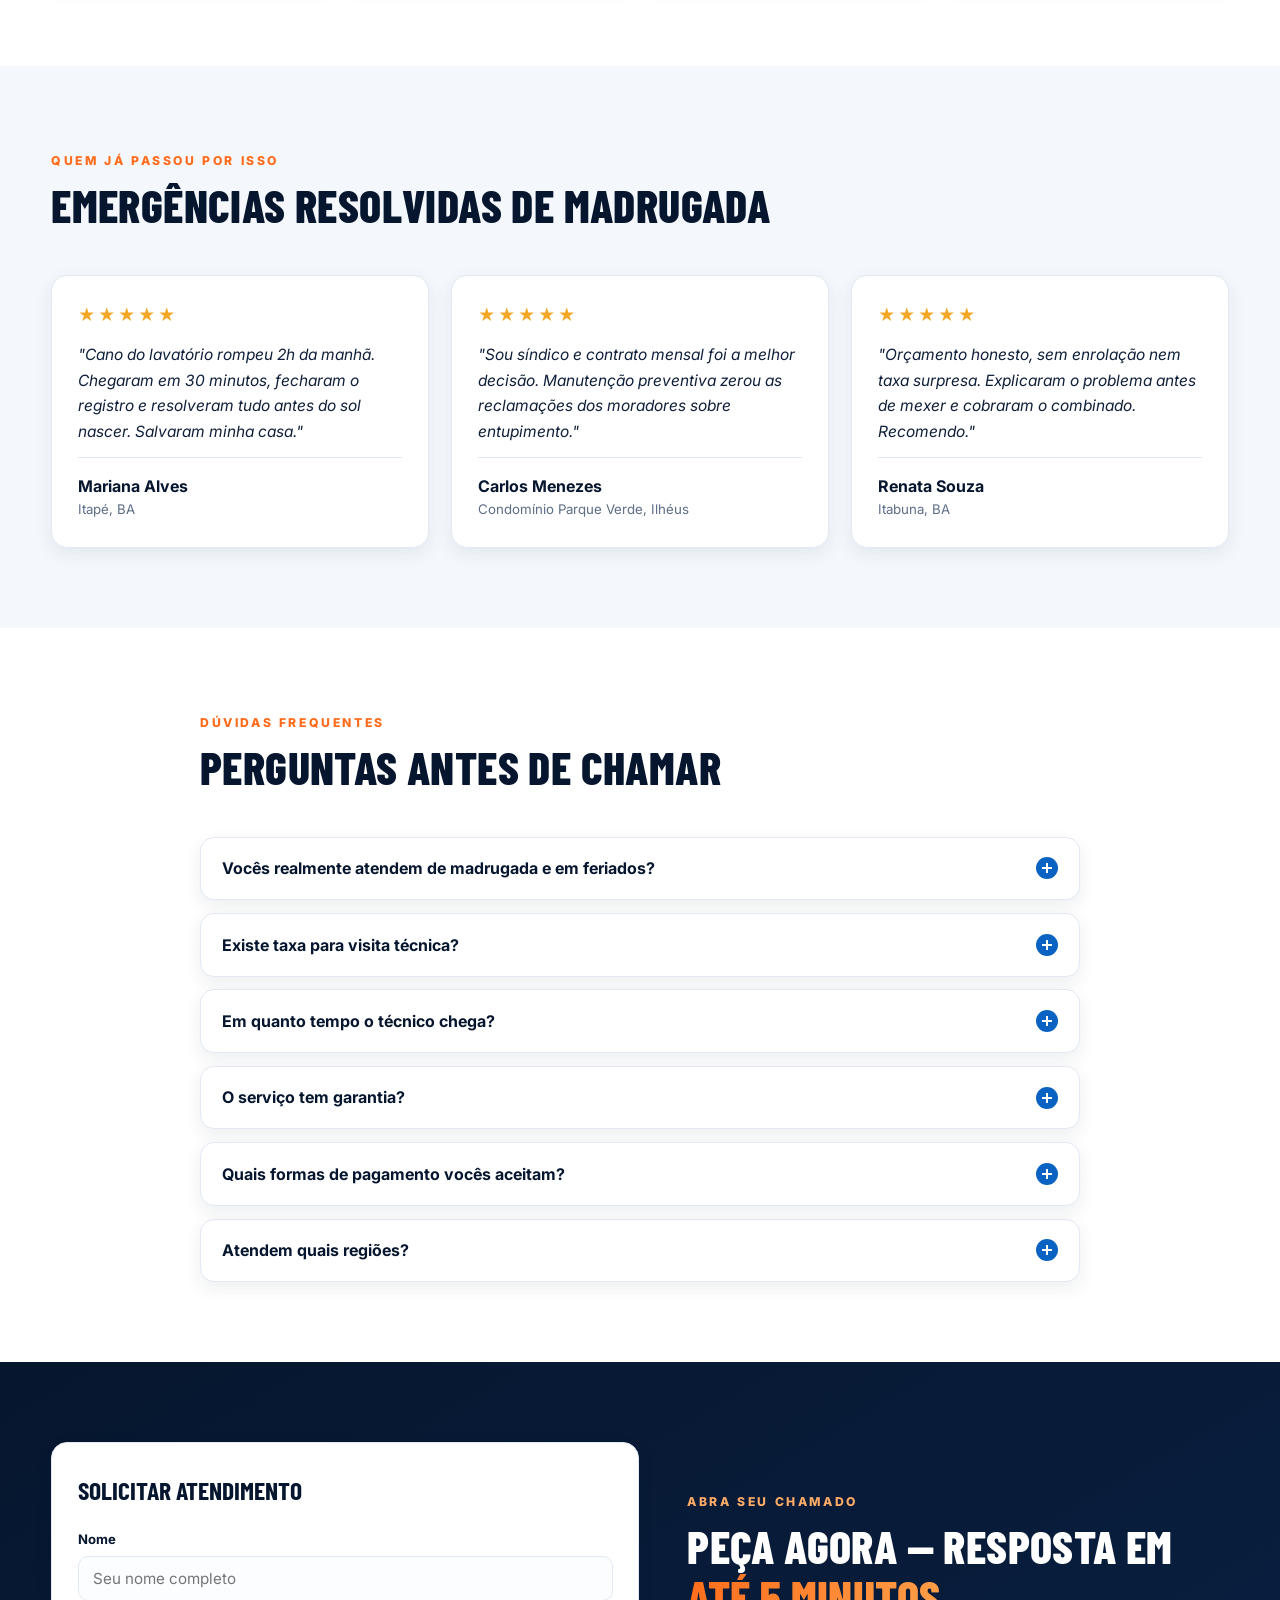
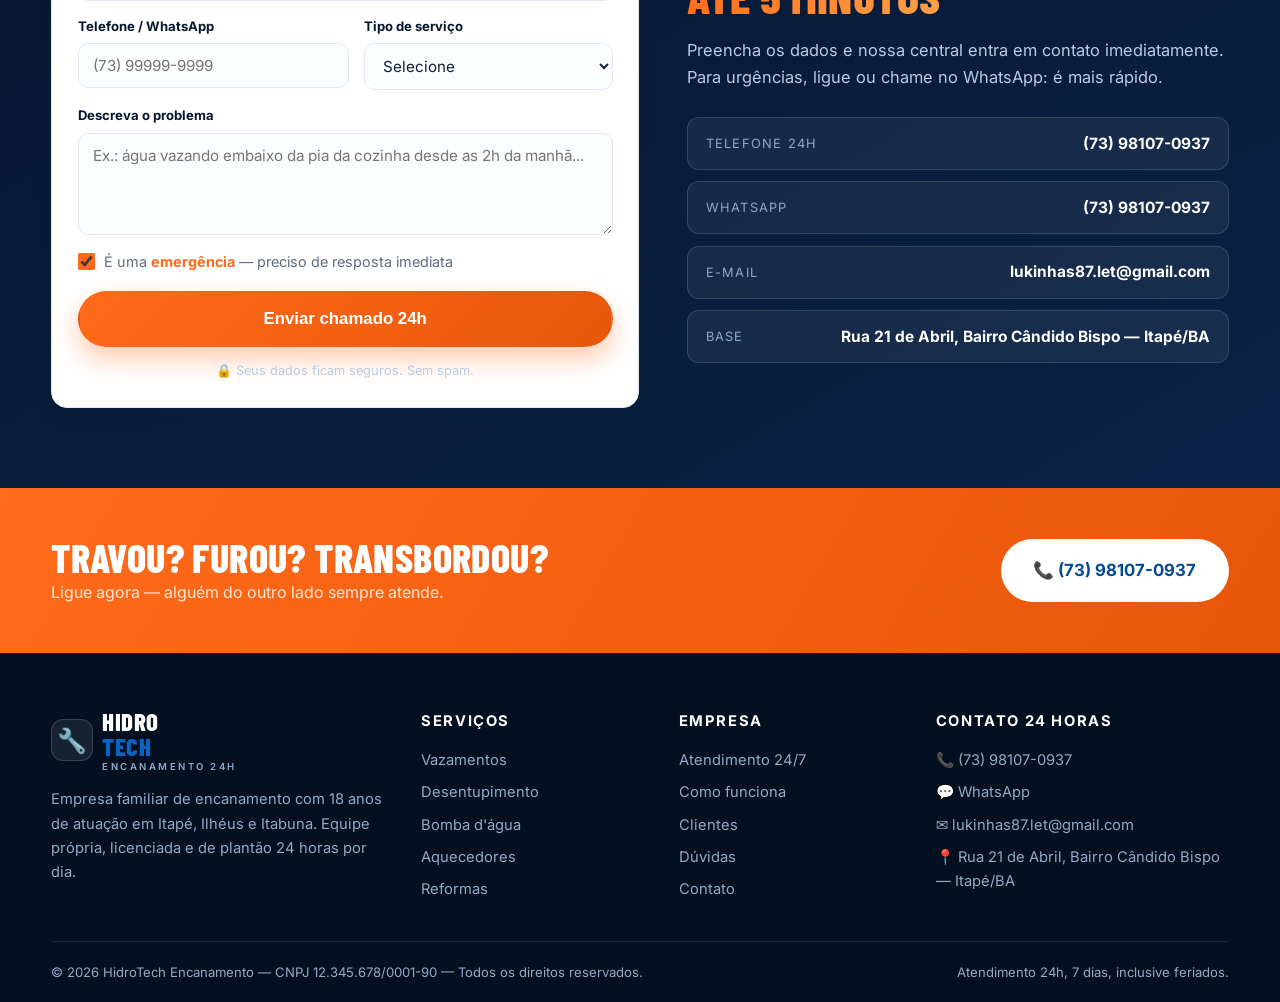
==== commit d3ddcaf4: "Adiciona bot de atendimento no site" ====
--- a/index.html
+++ b/index.html
@@ -443,12 +443,35 @@
 
   <!-- Botões flutuantes -->
   <div class="floats">
-    <a href="https://wa.me/5573981070937?text=Ol%C3%A1!%20Preciso%20de%20um%20encanador." class="float-btn float-btn--wa" target="_blank" rel="noopener" aria-label="WhatsApp 24h">
+    <button type="button" class="float-btn float-btn--wa" id="chatToggle" aria-label="Abrir atendimento online" aria-expanded="false" aria-controls="chatPanel">
       💬
-    </a>
+      <span class="chat__badge" id="chatBadge">1</span>
+    </button>
     <a href="tel:+5573981070937" class="float-btn float-btn--tel" aria-label="Ligar agora">📞</a>
   </div>
 
+  <!-- Atendimento no site (bot) -->
+  <section class="chat__panel" id="chatPanel" aria-label="Atendimento HidroTech" hidden>
+    <header class="chat__head">
+      <span class="chat__avatar" aria-hidden="true">🛠️</span>
+      <span class="chat__who">
+        <b>HidroTech · Atendimento</b>
+        <small><i class="chat__dot"></i> Plantão 24h — respondendo agora</small>
+      </span>
+      <button type="button" class="chat__close" id="chatClose" aria-label="Fechar atendimento">✕</button>
+    </header>
+
+    <div class="chat__msgs" id="chatMsgs" role="log" aria-live="polite" aria-label="Conversa"></div>
+
+    <div class="chat__quick" id="chatQuick" aria-label="Opções rápidas"></div>
+
+    <form class="chat__form" id="chatForm" autocomplete="off">
+      <input type="text" id="chatInput" placeholder="Escreva sua mensagem…" aria-label="Mensagem" />
+      <button type="submit" aria-label="Enviar mensagem">➤</button>
+    </form>
+  </section>
+
   <script src="script.js"></script>
+  <script src="chat.js"></script>
 </body>
 </html>
--- a/styles.css
+++ b/styles.css
@@ -756,7 +756,11 @@
   z-index: 70;
 }
 .float-btn {
+  position: relative;
   width: 56px; height: 56px;
+  border: 0;
+  cursor: pointer;
+  font-family: inherit;
   border-radius: 50%;
   display: grid; place-items: center;
   font-size: 1.5rem;
@@ -824,3 +828,234 @@
   .btn--lg { width: 100%; }
   .cta-final__inner { text-align: center; justify-content: center; }
 }
+
+/* =========================================================
+   Chat de atendimento no site (bot)
+   ========================================================= */
+.chat__badge {
+  position: absolute;
+  top: -4px; right: -4px;
+  min-width: 21px; height: 21px;
+  padding: 0 5px;
+  border-radius: 999px;
+  background: #ff2d55;
+  color: #fff;
+  font-size: .7rem;
+  font-weight: 800;
+  display: grid; place-items: center;
+  border: 2px solid #fff;
+  box-shadow: 0 4px 10px rgba(0,0,0,.25);
+}
+.chat__badge.is-hidden { display: none; }
+
+.chat__panel {
+  position: fixed;
+  right: 18px;
+  bottom: 86px;
+  width: min(380px, calc(100vw - 36px));
+  height: min(580px, calc(100vh - 130px));
+  background: #fff;
+  border-radius: 18px;
+  overflow: hidden;
+  display: flex;
+  flex-direction: column;
+  box-shadow: 0 30px 70px rgba(4, 16, 31, .38);
+  z-index: 75;
+  animation: chatIn .25s ease;
+}
+.chat__panel[hidden] { display: none; }
+@keyframes chatIn {
+  from { opacity: 0; transform: translateY(16px) scale(.97); }
+  to { opacity: 1; transform: none; }
+}
+
+.chat__head {
+  display: flex;
+  align-items: center;
+  gap: .7rem;
+  padding: .85rem .9rem;
+  background: linear-gradient(135deg, var(--navy), var(--navy-2));
+  color: #fff;
+}
+.chat__avatar {
+  width: 40px; height: 40px;
+  border-radius: 12px;
+  background: rgba(255,255,255,.12);
+  display: grid; place-items: center;
+  font-size: 1.15rem;
+  flex: none;
+}
+.chat__who { display: flex; flex-direction: column; line-height: 1.3; flex: 1; min-width: 0; }
+.chat__who b { font-size: .95rem; }
+.chat__who small {
+  font-size: .73rem;
+  color: #8ff0bb;
+  display: flex;
+  align-items: center;
+  gap: 6px;
+}
+.chat__dot {
+  width: 7px; height: 7px;
+  border-radius: 50%;
+  background: #28e07a;
+  animation: pulse 1.6s infinite;
+  flex: none;
+}
+.chat__close {
+  background: rgba(255,255,255,.12);
+  border: 0;
+  color: #fff;
+  width: 30px; height: 30px;
+  border-radius: 8px;
+  font-size: .9rem;
+  cursor: pointer;
+  transition: background .2s;
+}
+.chat__close:hover { background: rgba(255,255,255,.28); }
+
+.chat__msgs {
+  flex: 1;
+  overflow-y: auto;
+  padding: 1rem .9rem;
+  background: #f1f5fb;
+  display: flex;
+  flex-direction: column;
+  gap: .55rem;
+  overscroll-behavior: contain;
+}
+
+.msg {
+  max-width: 84%;
+  padding: .6rem .8rem;
+  border-radius: 14px;
+  font-size: .89rem;
+  line-height: 1.5;
+  white-space: pre-wrap;
+  word-break: break-word;
+  animation: msgIn .22s ease;
+}
+.msg--bot {
+  background: #fff;
+  color: var(--ink);
+  border: 1px solid var(--line);
+  border-bottom-left-radius: 4px;
+  align-self: flex-start;
+  box-shadow: 0 2px 6px rgba(9,32,66,.05);
+}
+.msg--user {
+  background: linear-gradient(135deg, var(--blue), var(--blue-dark));
+  color: #fff;
+  border-bottom-right-radius: 4px;
+  align-self: flex-end;
+}
+.msg--card {
+  background: #eaf3ff;
+  border-color: #cfe3fb;
+}
+.msg--alert {
+  background: #fff3ef;
+  border-color: #ffd6c9;
+}
+.msg strong, .msg b { color: inherit; }
+.msg a { color: var(--blue); font-weight: 700; }
+.msg--user a { color: #fff; text-decoration: underline; }
+@keyframes msgIn {
+  from { opacity: 0; transform: translateY(6px); }
+  to { opacity: 1; transform: none; }
+}
+
+.msg--typing {
+  display: inline-flex;
+  align-items: center;
+  gap: 4px;
+  padding: .8rem .9rem;
+}
+.msg--typing i {
+  width: 6px; height: 6px;
+  border-radius: 50%;
+  background: #a4b4c9;
+  animation: typing 1.1s infinite;
+}
+.msg--typing i:nth-child(2) { animation-delay: .18s; }
+.msg--typing i:nth-child(3) { animation-delay: .36s; }
+@keyframes typing {
+  0%, 60%, 100% { transform: translateY(0); opacity: .5; }
+  30% { transform: translateY(-4px); opacity: 1; }
+}
+
+.chat__quick {
+  display: flex;
+  flex-wrap: wrap;
+  gap: .4rem;
+  padding: 0 .9rem .75rem;
+  background: #f1f5fb;
+}
+.chat__quick:empty { display: none; }
+.chip-btn {
+  border: 1.5px solid #d3e2f6;
+  background: #fff;
+  color: var(--blue);
+  font-weight: 700;
+  font-size: .79rem;
+  padding: .42rem .78rem;
+  border-radius: 999px;
+  cursor: pointer;
+  transition: background .18s, color .18s, transform .18s, border-color .18s;
+}
+.chip-btn:hover {
+  background: var(--blue);
+  border-color: var(--blue);
+  color: #fff;
+  transform: translateY(-1px);
+}
+.chip-btn--urgent { border-color: #ffd0c2; color: #d63b1f; }
+.chip-btn--urgent:hover { background: #d63b1f; border-color: #d63b1f; color: #fff; }
+.chip-btn--go { border-color: #bfe9d1; color: #0b8a3d; }
+.chip-btn--go:hover { background: #0b8a3d; border-color: #0b8a3d; color: #fff; }
+
+.chat__form {
+  display: flex;
+  gap: .5rem;
+  padding: .7rem .8rem;
+  border-top: 1px solid var(--line);
+  background: #fff;
+}
+.chat__form input {
+  flex: 1;
+  min-width: 0;
+  border: 1.5px solid var(--line);
+  border-radius: 999px;
+  padding: .62rem .95rem;
+  font-family: var(--font);
+  font-size: .9rem;
+  background: #fbfdff;
+}
+.chat__form input:focus {
+  outline: none;
+  border-color: var(--blue);
+  box-shadow: 0 0 0 4px rgba(10,99,194,.12);
+}
+.chat__form button {
+  width: 42px; height: 42px;
+  flex: none;
+  border: 0;
+  border-radius: 50%;
+  background: var(--orange);
+  color: #fff;
+  font-size: 1rem;
+  cursor: pointer;
+  transition: background .18s, transform .18s;
+}
+.chat__form button:hover { background: var(--orange-dark); transform: scale(1.06); }
+.chat__form input:disabled { opacity: .6; }
+
+@media (max-width: 640px) {
+  .chat__panel {
+    right: 8px;
+    left: 8px;
+    width: auto;
+    bottom: 84px;
+    height: min(72vh, 560px);
+  }
+  .floats { right: 12px; bottom: 12px; }
+}
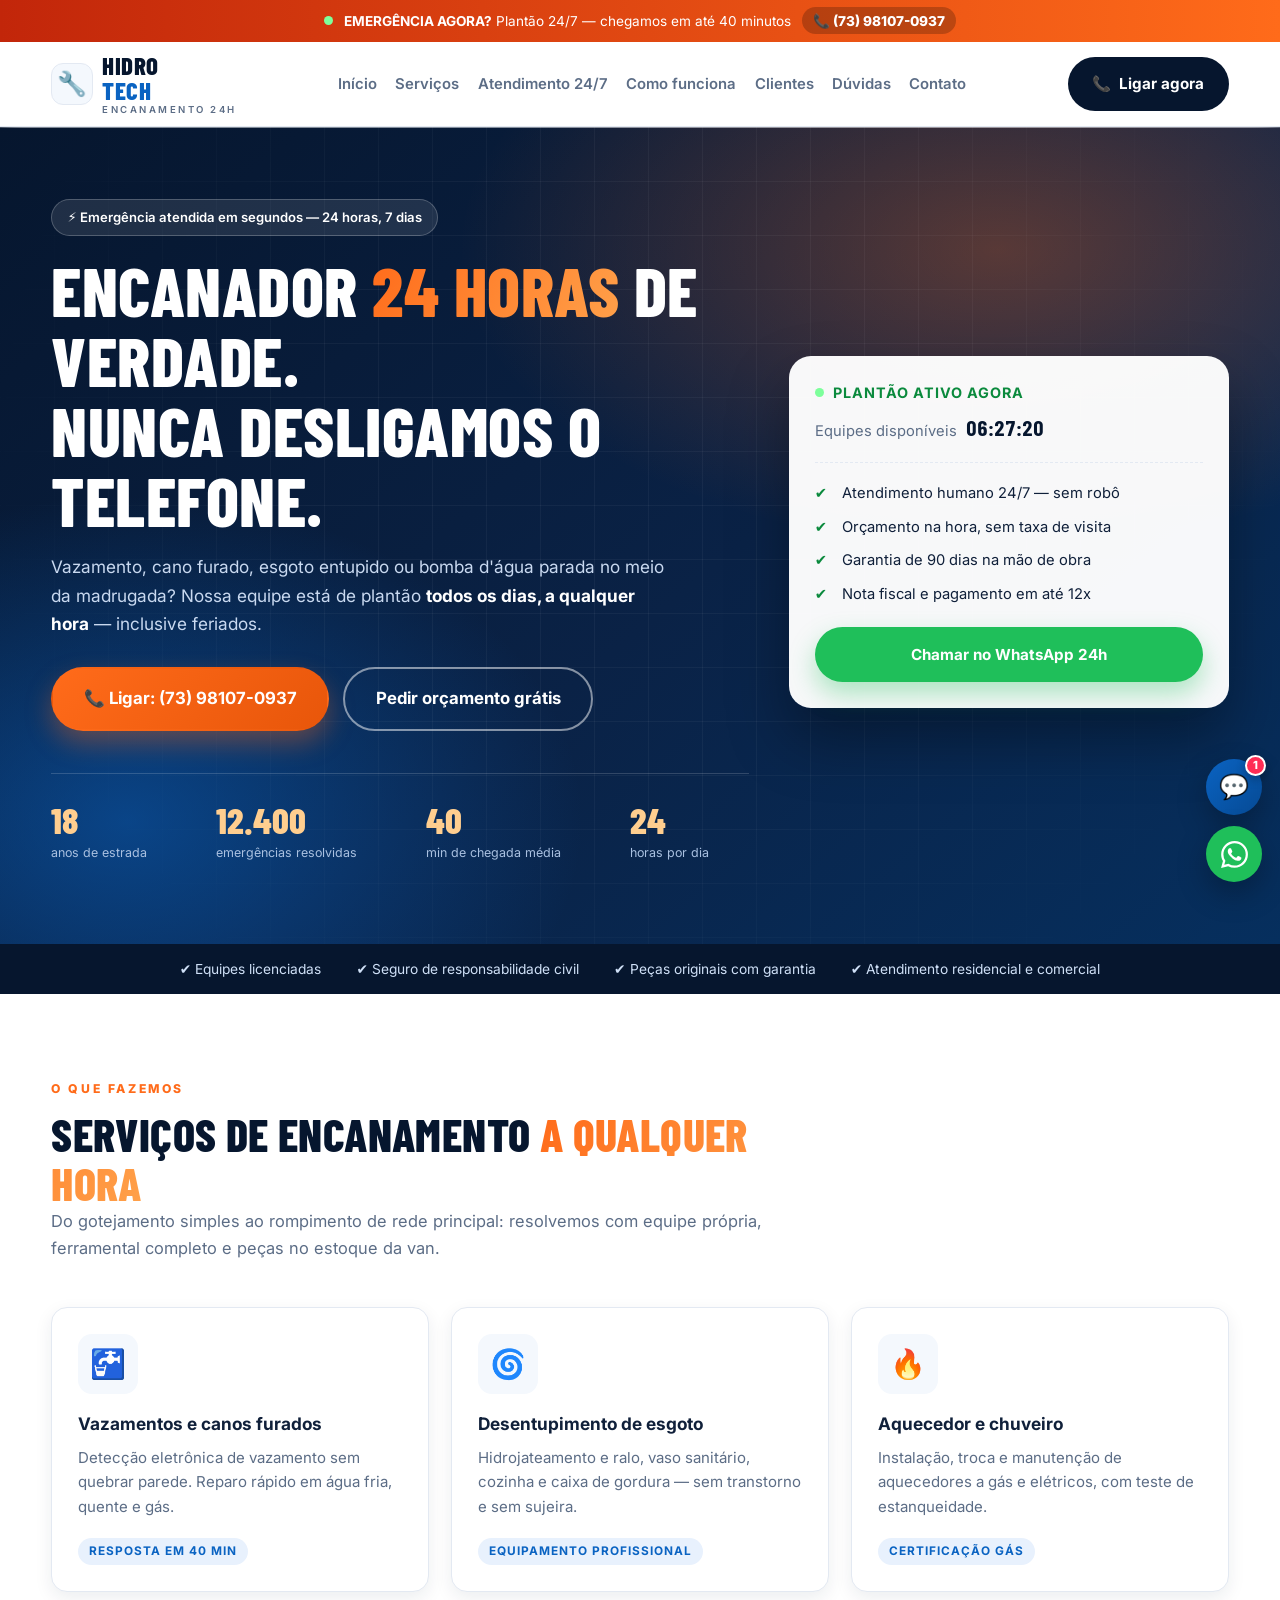
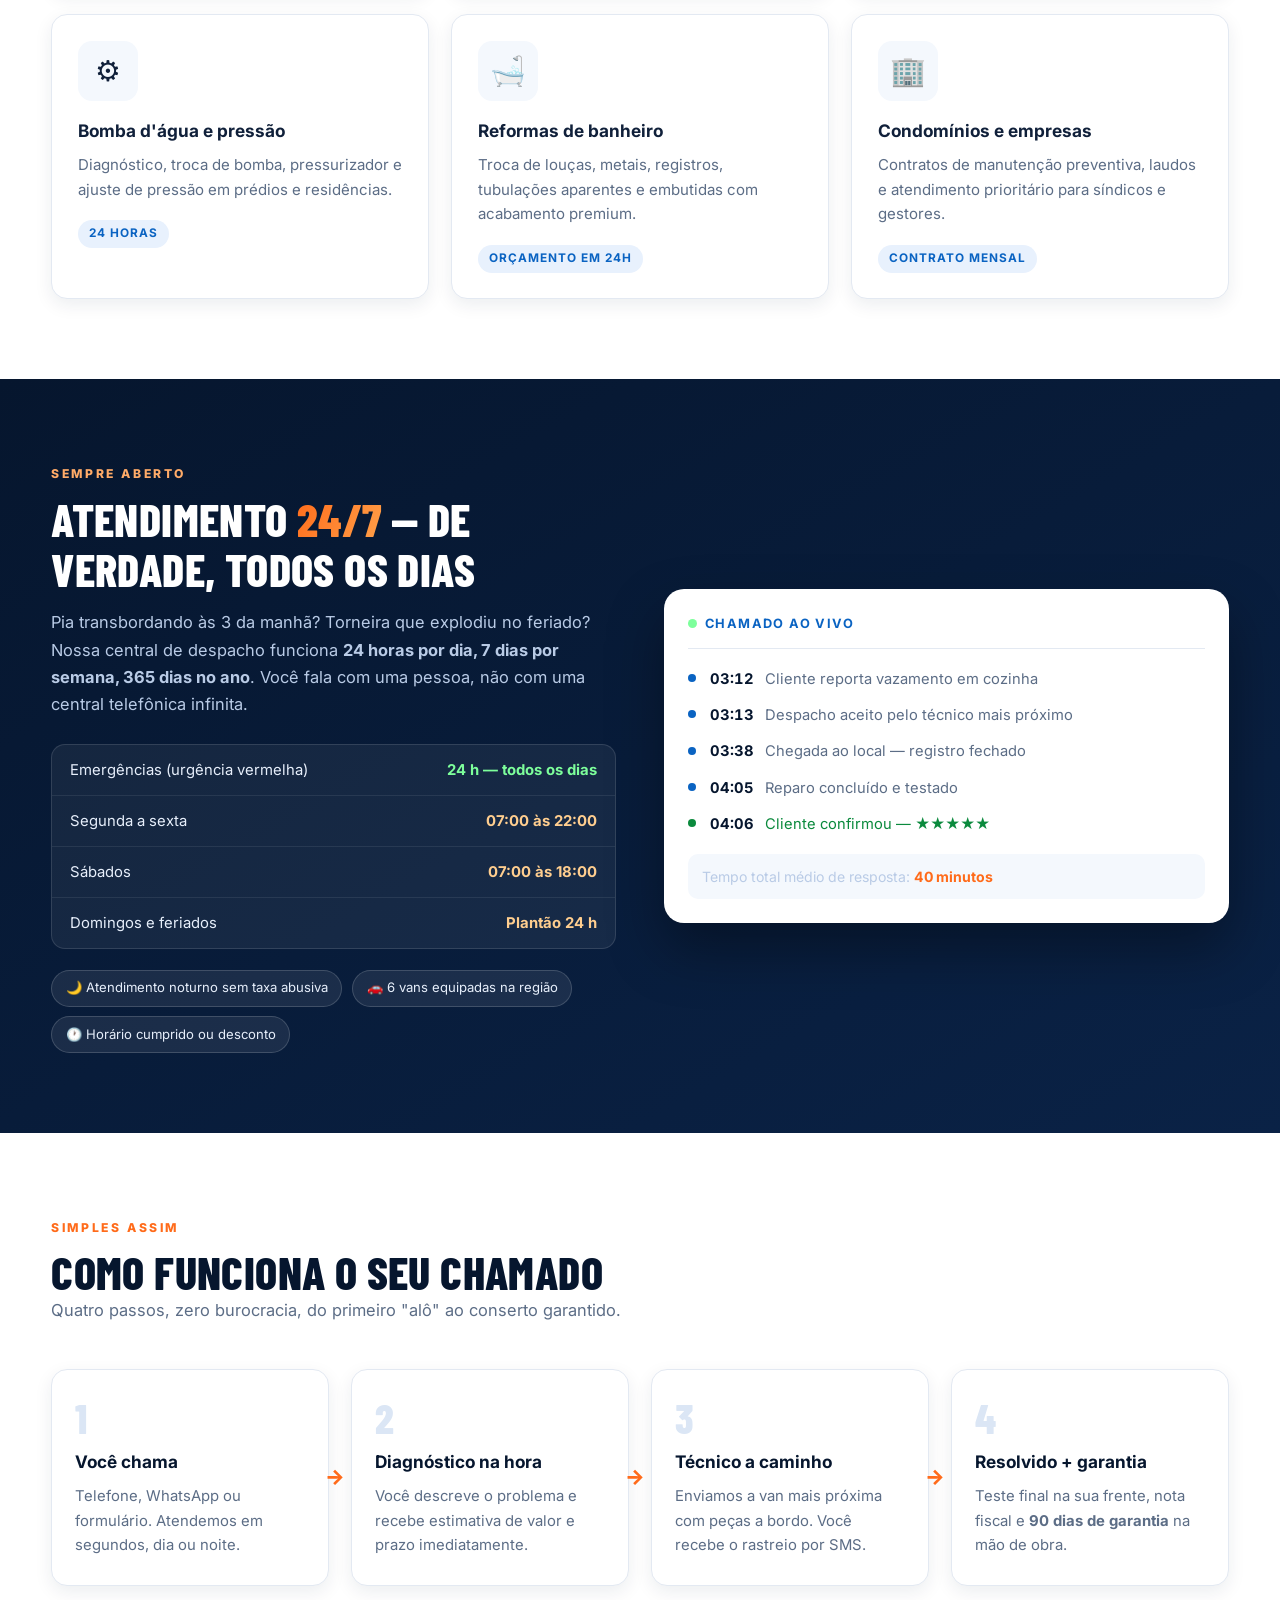
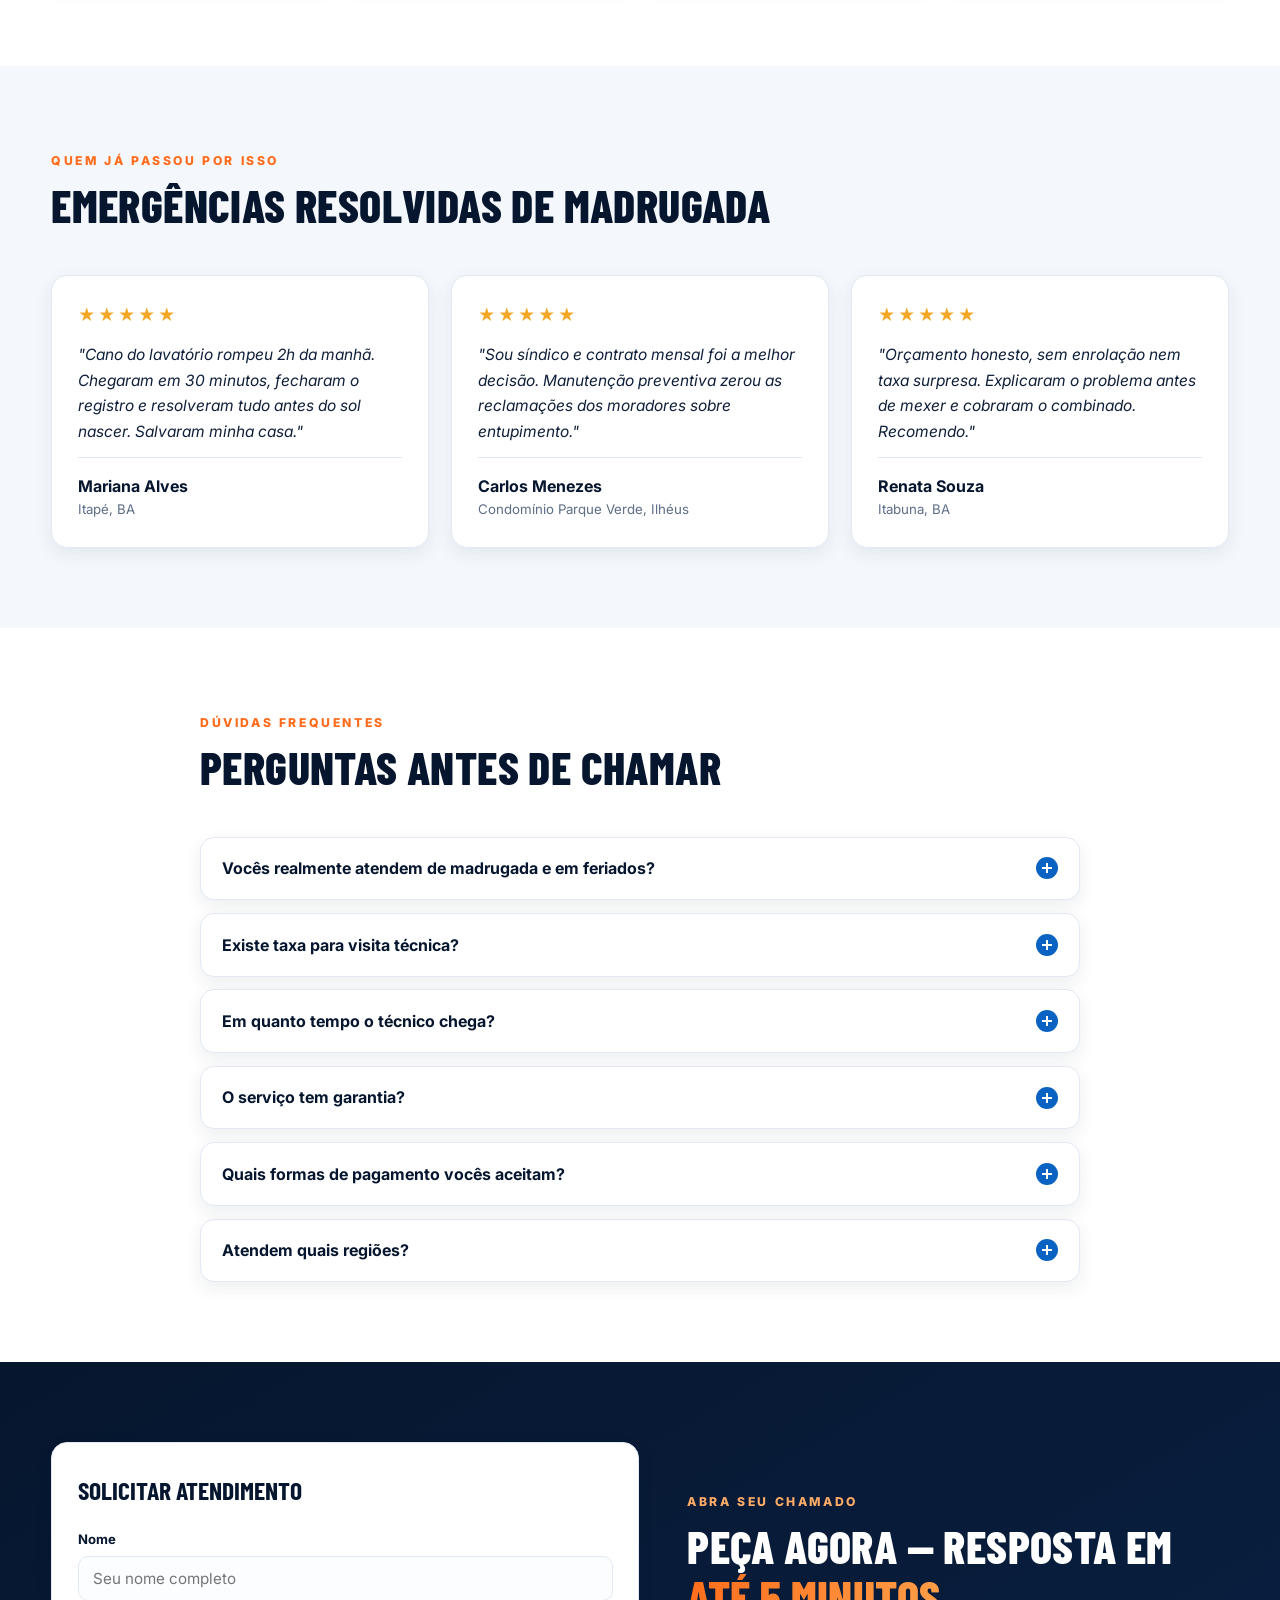
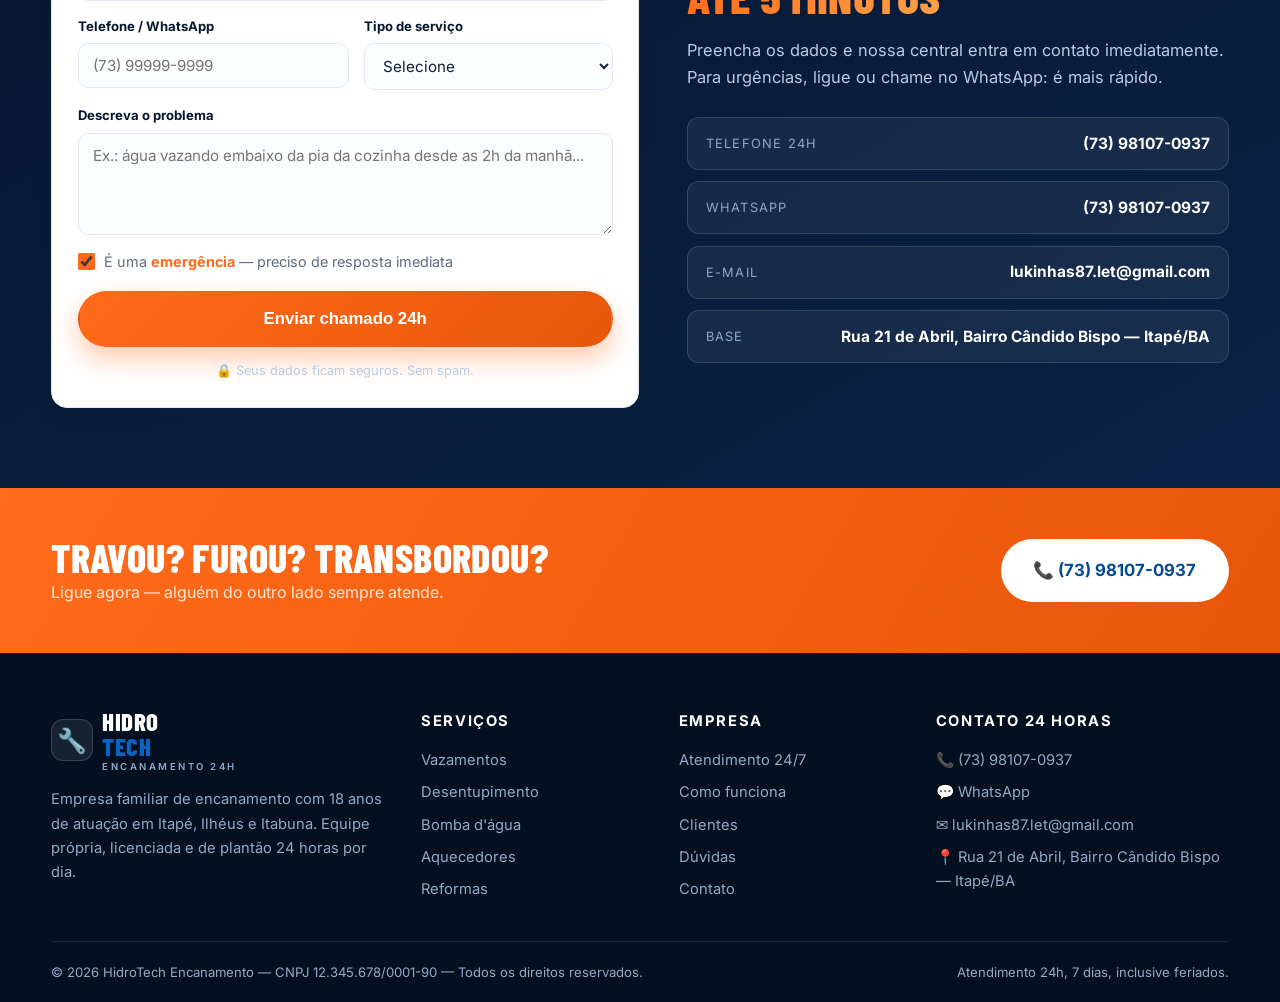
==== commit 6b3c1996: "Flutuante do chat azul e botao WhatsApp no lugar do laranja" ====
--- a/index.html
+++ b/index.html
@@ -443,11 +443,13 @@
 
   <!-- Botões flutuantes -->
   <div class="floats">
-    <button type="button" class="float-btn float-btn--wa" id="chatToggle" aria-label="Abrir atendimento online" aria-expanded="false" aria-controls="chatPanel">
+    <button type="button" class="float-btn float-btn--chat" id="chatToggle" aria-label="Abrir atendimento online" aria-expanded="false" aria-controls="chatPanel">
       💬
       <span class="chat__badge" id="chatBadge">1</span>
     </button>
-    <a href="tel:+5573981070937" class="float-btn float-btn--tel" aria-label="Ligar agora">📞</a>
+    <a href="https://wa.me/5573981070937?text=Ol%C3%A1!%20Preciso%20de%20um%20encanador." class="float-btn float-btn--wa" target="_blank" rel="noopener" aria-label="Falar no WhatsApp 24h">
+      <svg viewBox="0 0 24 24" width="27" height="27" fill="#fff" aria-hidden="true"><path d="M17.472 14.382c-.297-.149-1.758-.867-2.03-.967-.273-.099-.471-.148-.67.15-.197.297-.767.966-.94 1.164-.173.199-.347.223-.644.075-.297-.15-1.255-.463-2.39-1.475-.883-.788-1.48-1.761-1.653-2.059-.173-.297-.018-.458.13-.606.134-.133.298-.347.446-.52.149-.174.198-.298.298-.497.099-.198.05-.371-.025-.52-.075-.149-.669-1.612-.916-2.207-.242-.579-.487-.5-.669-.51-.173-.008-.371-.01-.57-.01-.198 0-.52.074-.792.372-.272.297-1.04 1.016-1.04 2.479 0 1.462 1.065 2.875 1.213 3.074.149.198 2.096 3.2 5.077 4.487.709.306 1.262.489 1.694.625.712.227 1.36.195 1.871.118.571-.085 1.758-.719 2.006-1.413.248-.694.248-1.289.173-1.413-.074-.124-.272-.198-.57-.347M12.05 21.785h-.004a9.87 9.87 0 0 1-5.031-1.378l-.361-.214-3.741.982.998-3.648-.235-.374a9.86 9.86 0 0 1-1.51-5.26c.001-5.45 4.436-9.884 9.888-9.884 2.64 0 5.122 1.03 6.988 2.898a9.825 9.825 0 0 1 2.893 6.994c-.003 5.45-4.437 9.884-9.885 9.884m8.413-18.297A11.815 11.815 0 0 0 12.05 0C5.495 0 .16 5.335.157 11.892c0 2.096.547 4.142 1.588 5.945L.057 24l6.305-1.654a11.882 11.882 0 0 0 5.683 1.448h.005c6.554 0 11.89-5.335 11.893-11.893a11.821 11.821 0 0 0-3.48-8.413"/></svg>
+    </a>
   </div>
 
   <!-- Atendimento no site (bot) -->
--- a/styles.css
+++ b/styles.css
@@ -768,8 +768,12 @@
   transition: transform .2s ease;
 }
 .float-btn:hover { transform: scale(1.09); }
-.float-btn--wa { background: #1fbf5a; animation: bob 2.6s ease-in-out infinite; }
-.float-btn--tel { background: var(--orange); }
+.float-btn--chat {
+  background: linear-gradient(135deg, var(--blue), var(--blue-dark));
+  animation: bob 2.6s ease-in-out infinite;
+}
+.float-btn--wa { background: #1fbf5a; }
+.float-btn svg { display: block; pointer-events: none; }
 @keyframes bob { 0%,100% { transform: translateY(0); } 50% { transform: translateY(-6px); } }
 
 /* ---------- Animação de entrada ---------- */
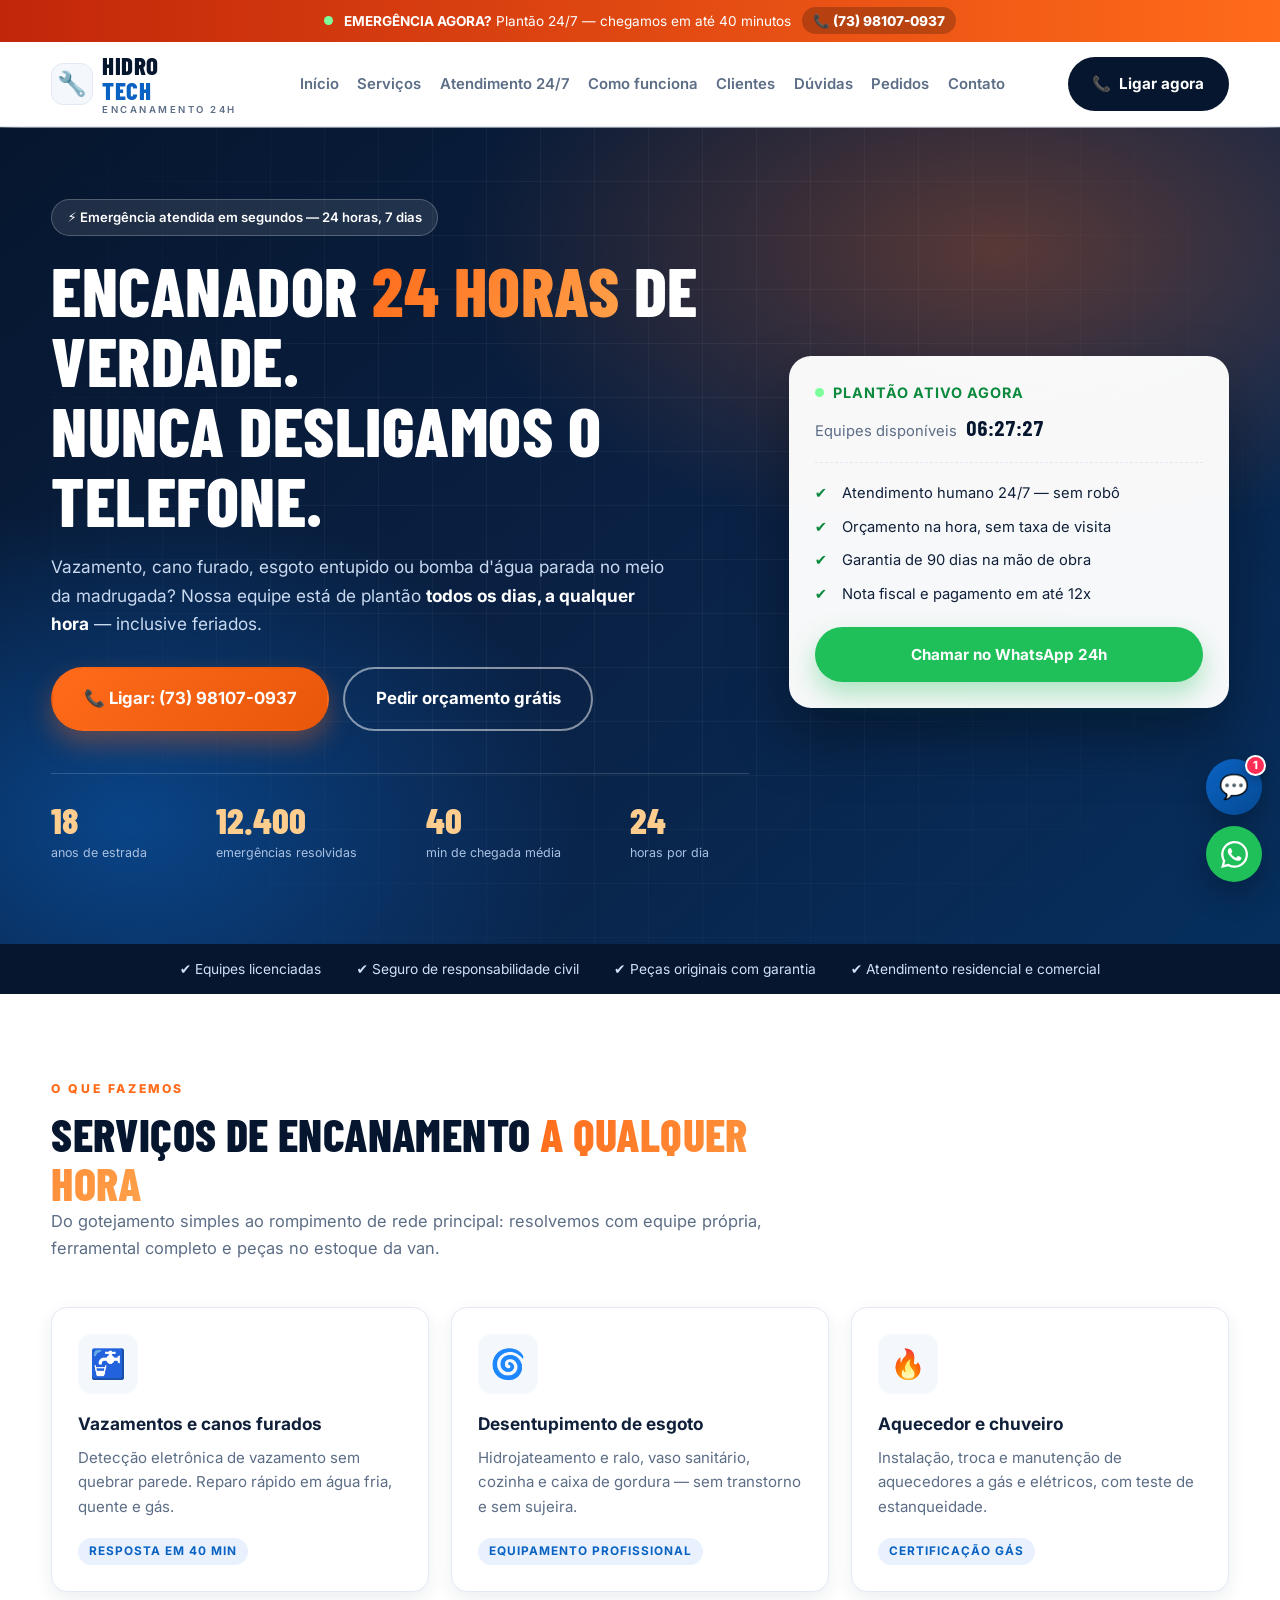
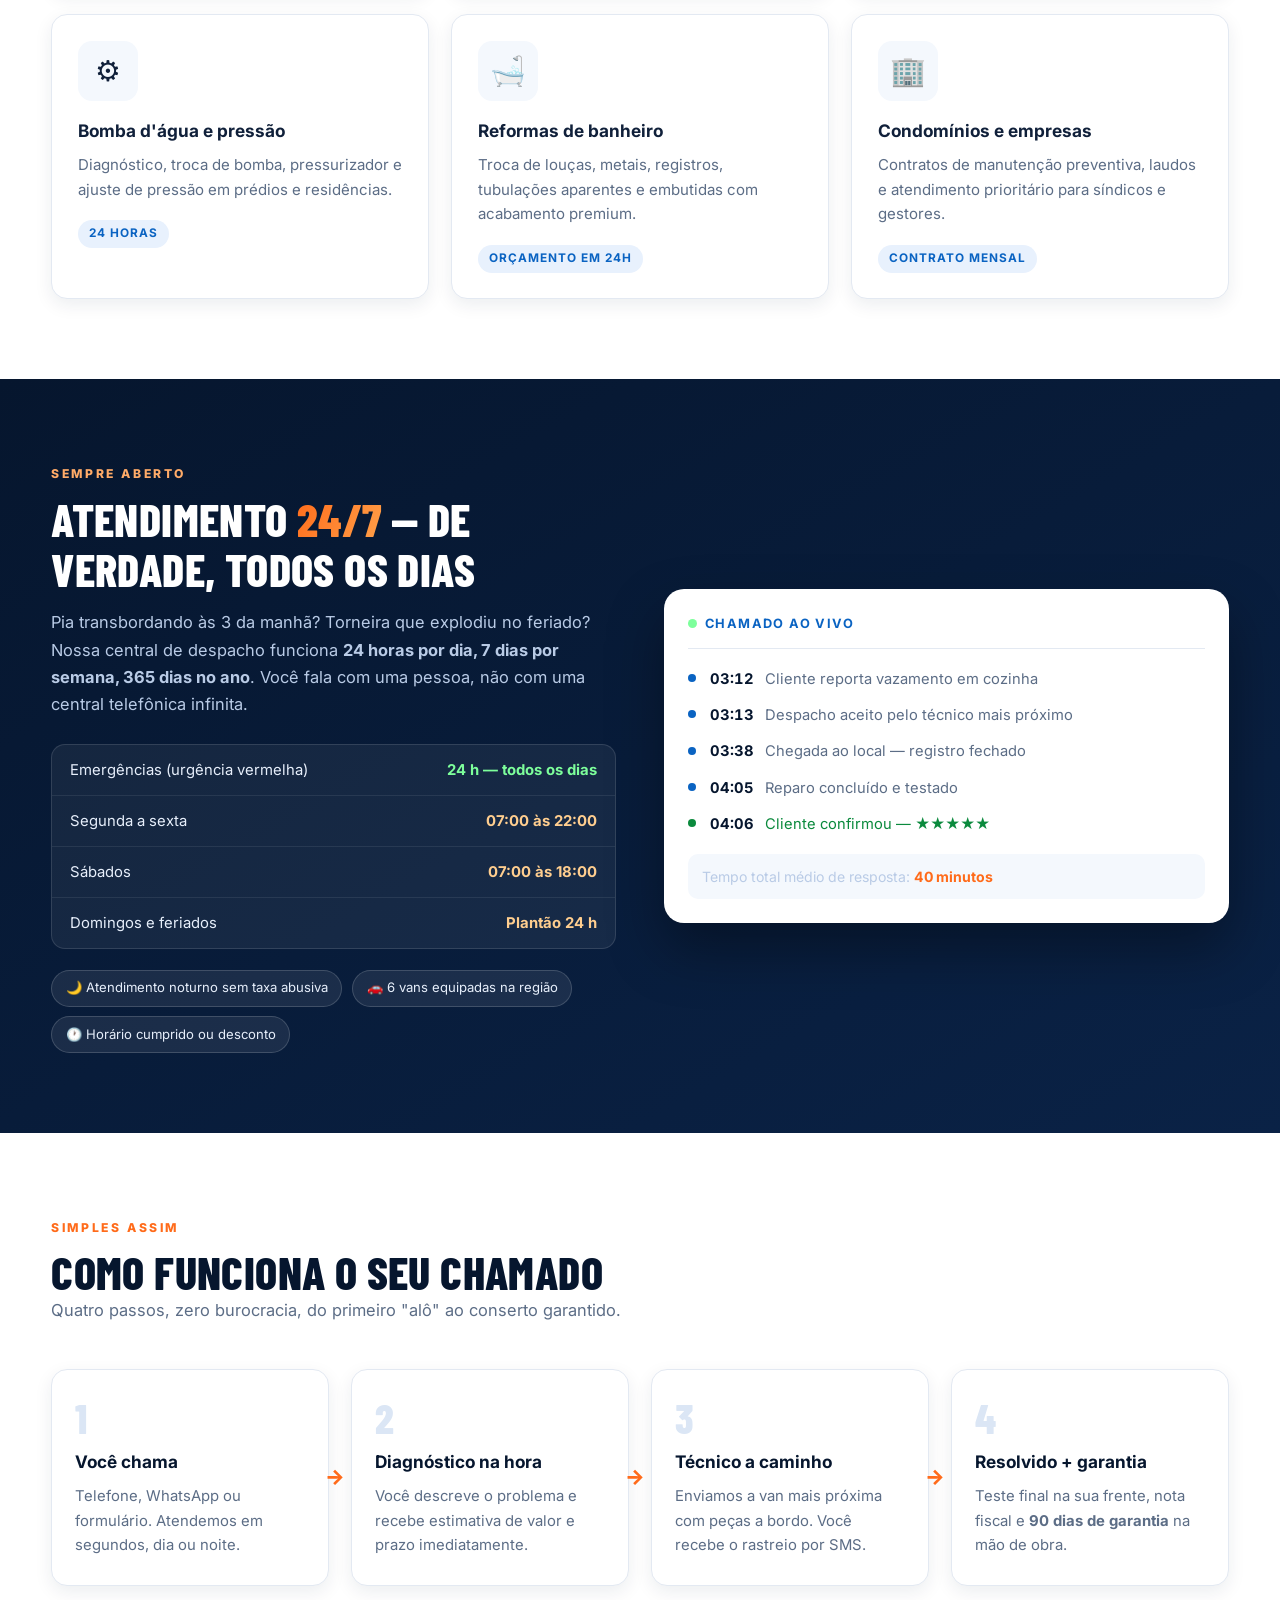
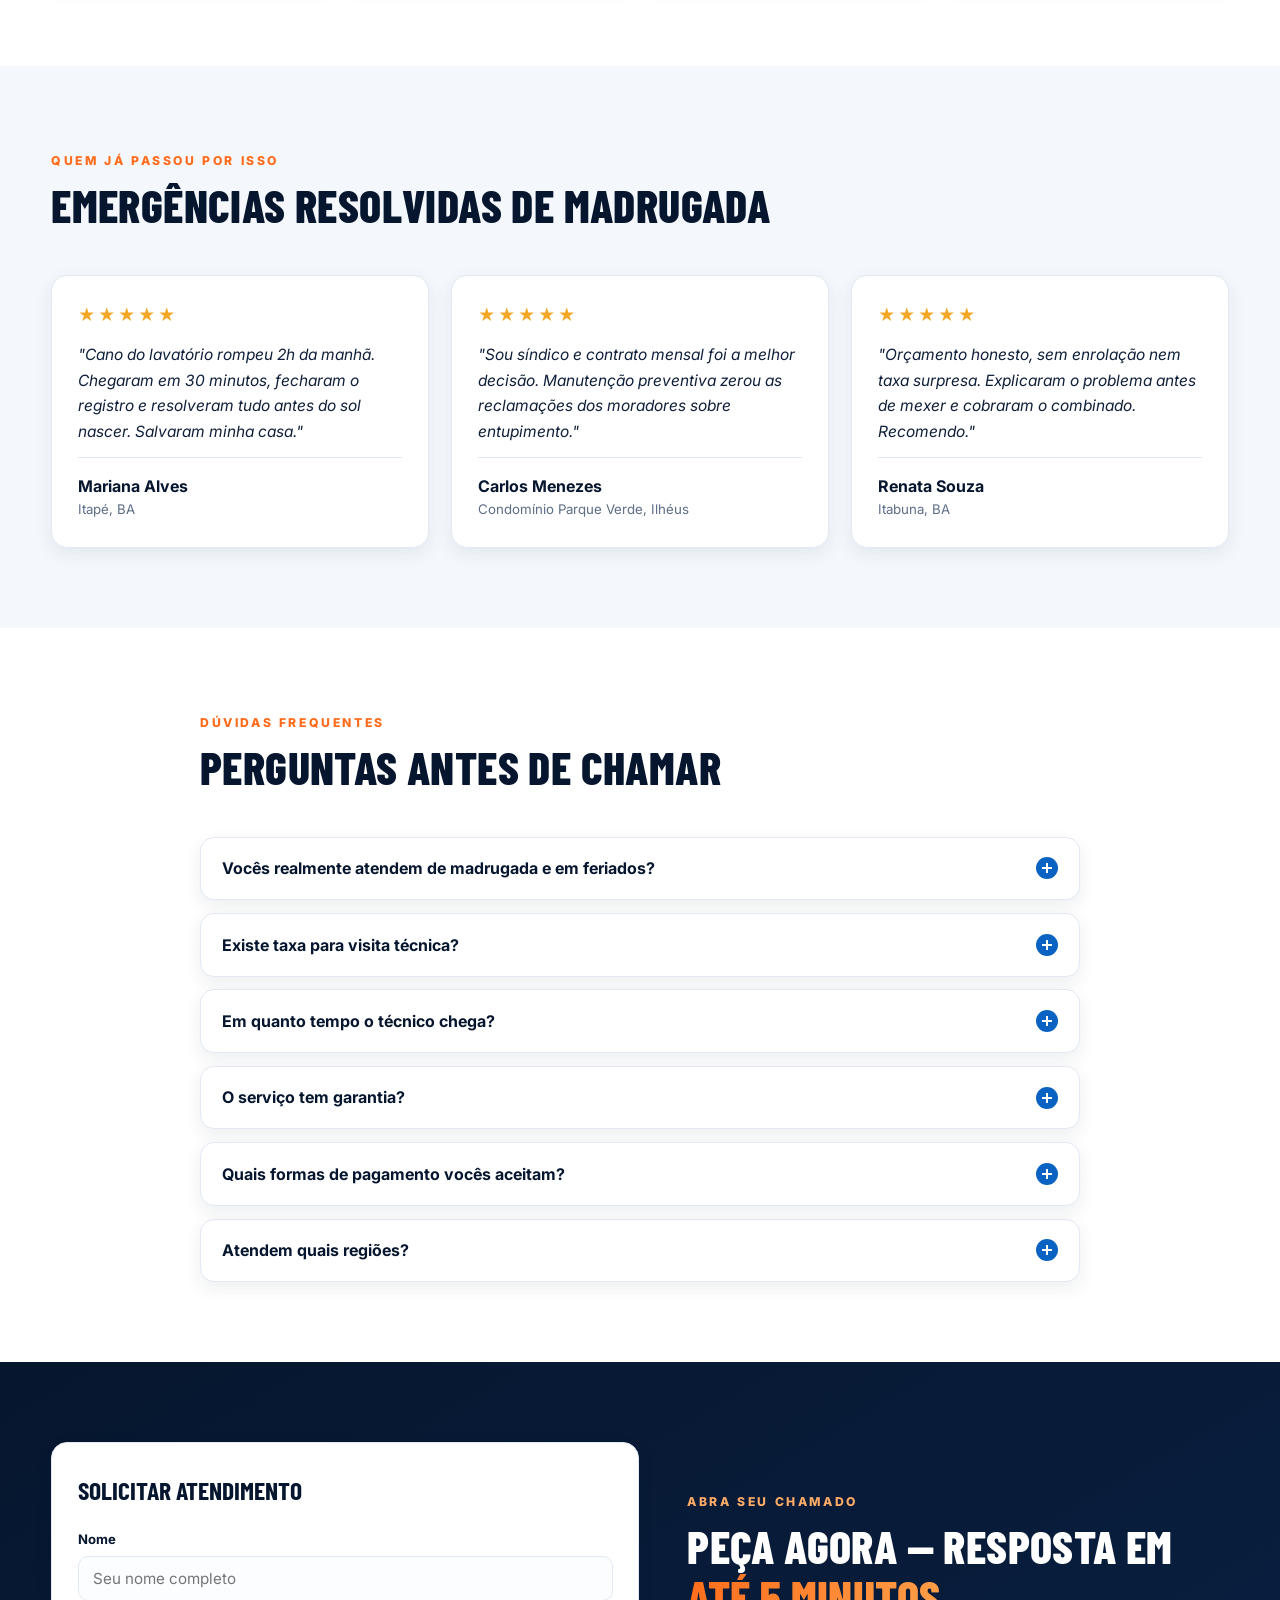
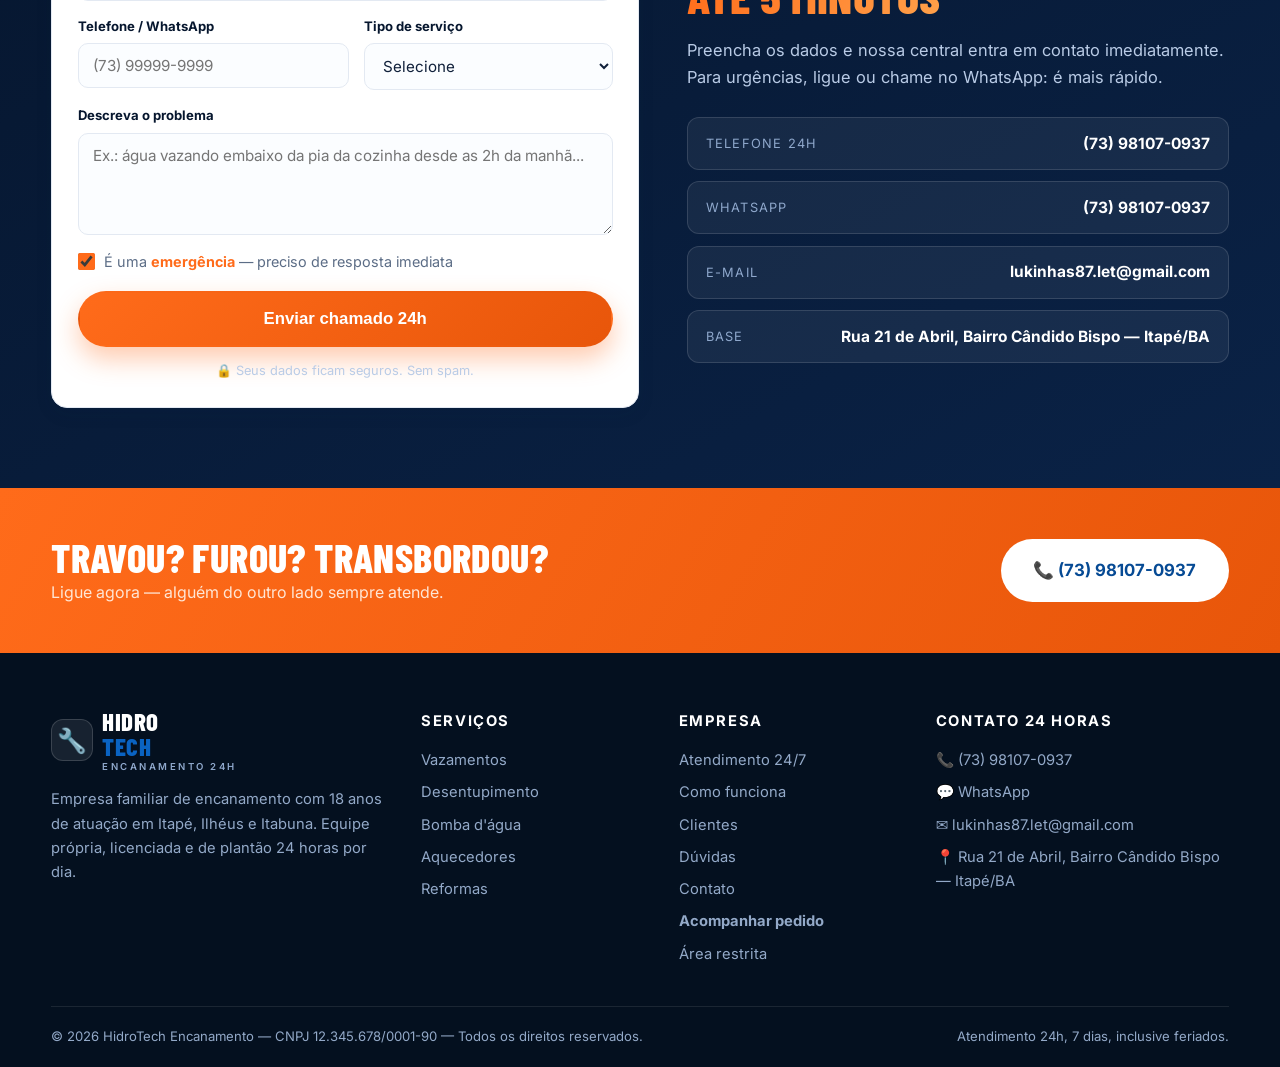
==== commit a4e43be3: "Add files via upload Adiciona painel admin com login, pagina Pedidos e integra com banco Supabase" ====
--- a/index.html
+++ b/index.html
@@ -36,6 +36,7 @@
         <a href="#como-funciona">Como funciona</a>
         <a href="#depoimentos">Clientes</a>
         <a href="#faq">Dúvidas</a>
+        <a href="pedidos.html">Pedidos</a>
         <a href="#contato">Contato</a>
       </nav>
 
@@ -421,6 +422,8 @@
           <li><a href="#depoimentos">Clientes</a></li>
           <li><a href="#faq">Dúvidas</a></li>
           <li><a href="#contato">Contato</a></li>
+          <li><a href="pedidos.html"><strong>Acompanhar pedido</strong></a></li>
+          <li><a href="admin.html">Área restrita</a></li>
         </ul>
       </div>
 
@@ -473,6 +476,7 @@
     </form>
   </section>
 
+  <script src="db.js"></script>
   <script src="script.js"></script>
   <script src="chat.js"></script>
 </body>
--- a/styles.css
+++ b/styles.css
@@ -1053,6 +1053,456 @@
 .chat__form button:hover { background: var(--orange-dark); transform: scale(1.06); }
 .chat__form input:disabled { opacity: .6; }
 
+/* =========================================================
+   Páginas internas — Pedidos e Painel Admin
+   ========================================================= */
+.container--narrow { max-width: 820px; }
+
+.page-hero {
+  background:
+    radial-gradient(900px 320px at 85% -20%, rgba(10, 99, 194, .55), transparent 60%),
+    linear-gradient(135deg, var(--navy), #0b2a4f);
+  color: #fff;
+  padding: 4.2rem 0 3.2rem;
+}
+.page-hero .eyebrow { color: var(--orange); }
+.page-hero h1 {
+  font-family: var(--display);
+  font-size: clamp(2rem, 5vw, 3rem);
+  text-transform: uppercase;
+  line-height: 1.05;
+  margin: .5rem 0 .8rem;
+}
+.page-hero p {
+  max-width: 640px;
+  color: #c3d2e6;
+  font-size: 1.02rem;
+  line-height: 1.7;
+}
+
+/* botão contornado para fundo claro */
+.btn--soft {
+  border: 1.5px solid var(--line);
+  background: #fff;
+  color: var(--navy);
+}
+.btn--soft:hover { background: var(--navy); border-color: var(--navy); color: #fff; }
+.btn--sm { padding: .5rem .95rem; font-size: .85rem; }
+
+/* ---------- Consulta de protocolo ---------- */
+.lookup { padding: 1.7rem; }
+.lookup > label {
+  display: block;
+  font-size: .85rem;
+  font-weight: 700;
+  color: var(--navy);
+  margin-bottom: .5rem;
+}
+.lookup__row { display: flex; gap: .7rem; flex-wrap: wrap; }
+.lookup__row input {
+  flex: 1;
+  min-width: 220px;
+  padding: .95rem 1.05rem;
+  border: 1.5px solid var(--line);
+  border-radius: 10px;
+  background: #fbfdff;
+  font-family: var(--font);
+  font-size: 1.1rem;
+  font-weight: 700;
+  letter-spacing: .1em;
+  text-transform: uppercase;
+  color: var(--navy);
+}
+.lookup__row input:focus {
+  outline: none;
+  border-color: var(--blue);
+  box-shadow: 0 0 0 4px rgba(10, 99, 194, .12);
+}
+.lookup__row input.is-error { border-color: #d63b1f; box-shadow: 0 0 0 4px rgba(214, 59, 31, .12); }
+.lookup__hint { margin-top: .85rem; font-size: .84rem; color: #5b6b80; }
+.lookup__result { margin-top: 1.3rem; }
+.lookup__help {
+  margin-top: 1.3rem;
+  display: flex;
+  justify-content: space-between;
+  align-items: center;
+  gap: 1rem;
+  flex-wrap: wrap;
+}
+.lookup__help h3 {
+  font-family: var(--display);
+  font-size: 1.25rem;
+  text-transform: uppercase;
+  color: var(--navy);
+}
+.lookup__help p { color: #5b6b80; font-size: .9rem; margin-top: .3rem; }
+.lookup__help-actions { display: flex; gap: .6rem; flex-wrap: wrap; }
+
+/* ---------- Card do chamado + linha do tempo ---------- */
+.ord { padding: 1.7rem; }
+.ord__head {
+  display: flex;
+  justify-content: space-between;
+  align-items: center;
+  gap: 1rem;
+  flex-wrap: wrap;
+  margin-bottom: 1.3rem;
+}
+.ord__proto { font-size: .85rem; color: #6b7b90; }
+.ord__proto b { display: block; font-size: 1.35rem; color: var(--navy); letter-spacing: .06em; }
+.ord__status {
+  padding: .35rem .8rem;
+  border-radius: 999px;
+  font-size: .78rem;
+  font-weight: 800;
+  text-transform: uppercase;
+  letter-spacing: .04em;
+}
+.ord__status--recebido { background: #fff4e6; color: #b45309; }
+.ord__status--em_atendimento { background: #e6f0ff; color: var(--blue-dark); }
+.ord__status--a_caminho { background: #e9f7ef; color: #0b8a3d; }
+.ord__status--concluido { background: #0b8a3d; color: #fff; }
+.ord__status--cancelado { background: #ffe3dc; color: #c2260a; }
+
+.track {
+  list-style: none;
+  display: grid;
+  grid-template-columns: repeat(4, 1fr);
+  gap: .6rem;
+  margin: 0 0 1.5rem;
+  padding: 0;
+  position: relative;
+}
+.track::before {
+  content: "";
+  position: absolute;
+  top: 12px;
+  left: 11%;
+  right: 11%;
+  height: 3px;
+  background: #e3eaf4;
+  border-radius: 2px;
+}
+.track__step { position: relative; text-align: center; z-index: 1; }
+.track__dot {
+  display: block;
+  width: 26px; height: 26px;
+  margin: 0 auto .55rem;
+  border-radius: 50%;
+  background: #e3eaf4;
+  border: 3px solid #fff;
+  box-shadow: 0 0 0 2px #e3eaf4;
+}
+.track__step.is-done .track__dot { background: var(--blue); box-shadow: 0 0 0 2px var(--blue); }
+.track__step.is-now .track__dot {
+  background: var(--orange);
+  box-shadow: 0 0 0 2px var(--orange);
+  animation: pulse 1.6s infinite;
+}
+.track__title { display: block; font-size: .87rem; font-weight: 800; color: var(--navy); }
+.track__desc { display: block; font-size: .74rem; color: #6b7b90; }
+.track__step:not(.is-done):not(.is-now) .track__title { color: #93a4ba; }
+
+.ord__grid {
+  display: grid;
+  grid-template-columns: repeat(auto-fit, minmax(150px, 1fr));
+  gap: .9rem;
+  border-top: 1px solid var(--line);
+  padding-top: 1.1rem;
+  margin: 0;
+}
+.ord__grid dt {
+  font-size: .7rem;
+  font-weight: 700;
+  text-transform: uppercase;
+  letter-spacing: .07em;
+  color: #7b8aa0;
+}
+.ord__grid dd { margin: .25rem 0 0; font-weight: 700; color: var(--navy); font-size: .95rem; }
+.ord__nota {
+  margin-top: 1.1rem;
+  background: #eaf3ff;
+  border: 1px dashed var(--blue);
+  border-radius: 10px;
+  padding: .85rem .95rem;
+  font-size: .9rem;
+  color: var(--navy);
+}
+.ord__cancel {
+  background: #fff1ee;
+  border: 1px solid #ffd6cc;
+  color: #c2260a;
+  border-radius: 10px;
+  padding: .9rem 1rem;
+  font-weight: 700;
+  margin-bottom: 1.2rem;
+}
+.ord__foot { display: flex; gap: .7rem; flex-wrap: wrap; margin-top: 1.3rem; }
+.ord--erro { border-left: 4px solid #d63b1f; }
+.ord--erro p { color: #5b6b80; font-size: .9rem; margin-top: .4rem; }
+.ord--loading { color: #6b7b90; text-align: center; }
+
+/* ---------- Painel administrativo ---------- */
+.adm-body { background: #eef2f8; }
+
+.adm-login {
+  min-height: 100vh;
+  display: grid;
+  place-items: center;
+  padding: 2rem 1rem;
+  background:
+    radial-gradient(700px 320px at 20% 0%, rgba(10, 99, 194, .5), transparent 60%),
+    linear-gradient(140deg, var(--navy), #04101f);
+}
+.adm-login__card {
+  width: min(420px, 100%);
+  background: #fff;
+  border-radius: 20px;
+  padding: 2.1rem;
+  box-shadow: 0 30px 70px rgba(0, 0, 0, .45);
+}
+.adm-login__brand {
+  display: flex;
+  align-items: center;
+  gap: .55rem;
+  font-family: var(--display);
+  font-size: 1.15rem;
+  letter-spacing: .04em;
+  margin-bottom: 1.3rem;
+}
+.adm-login__brand .logo__icon { font-size: 1.2rem; }
+.adm-login__brand em { color: var(--blue); font-style: normal; }
+.adm-login__brand small {
+  font-family: var(--font);
+  font-size: .68rem;
+  letter-spacing: .12em;
+  text-transform: uppercase;
+  color: #7b8aa0;
+}
+.adm-login h1 {
+  font-family: var(--display);
+  font-size: 1.9rem;
+  text-transform: uppercase;
+  color: var(--navy);
+}
+.adm-login p { color: #5b6b80; font-size: .92rem; margin: .4rem 0 1.4rem; }
+.adm-login__msg { min-height: 1.2rem; font-size: .85rem; color: #d63b1f; margin: .7rem 0 0; }
+.adm-login__back {
+  display: inline-block;
+  margin-top: 1.1rem;
+  font-size: .85rem;
+  color: var(--blue);
+  font-weight: 700;
+  text-decoration: none;
+}
+.adm-login__back:hover { text-decoration: underline; }
+
+.adm { min-height: 100vh; }
+.adm__top {
+  position: sticky;
+  top: 0;
+  z-index: 30;
+  background: var(--navy);
+  color: #fff;
+  display: flex;
+  justify-content: space-between;
+  align-items: center;
+  gap: 1rem;
+  flex-wrap: wrap;
+  padding: .85rem clamp(1rem, 3vw, 2rem);
+  box-shadow: 0 8px 24px rgba(4, 16, 31, .18);
+}
+.adm__brand { display: flex; align-items: center; gap: .55rem; font-family: var(--display); font-size: 1.1rem; letter-spacing: .05em; }
+.adm__brand em { color: #5aa2ff; font-style: normal; }
+.adm__brand small { display: block; font-family: var(--font); font-size: .68rem; letter-spacing: .1em; text-transform: uppercase; color: #8ff0bb; }
+.adm__top-actions { display: flex; align-items: center; gap: .6rem; flex-wrap: wrap; }
+.adm__who { font-size: .82rem; color: #b9c8dd; }
+
+.adm__main { max-width: 1240px; margin: 0 auto; padding: 1.4rem clamp(1rem, 3vw, 2rem) 3.5rem; }
+
+.adm__stats {
+  display: grid;
+  grid-template-columns: repeat(auto-fit, minmax(170px, 1fr));
+  gap: .8rem;
+  margin-bottom: 1.1rem;
+}
+.stat {
+  text-align: left;
+  background: #fff;
+  border: 1.5px solid var(--line);
+  border-radius: 14px;
+  padding: .95rem 1.05rem;
+  cursor: pointer;
+  transition: border-color .18s, transform .18s, box-shadow .18s;
+}
+.stat:hover { border-color: var(--blue); transform: translateY(-2px); box-shadow: 0 10px 24px rgba(9, 32, 66, .08); }
+.stat b { display: block; font-family: var(--display); font-size: 1.9rem; color: var(--navy); line-height: 1; }
+.stat span { display: block; font-size: .76rem; color: #6b7b90; margin-top: .35rem; }
+
+.adm__toolbar { display: flex; gap: .6rem; flex-wrap: wrap; align-items: center; }
+.adm__toolbar input[type="search"] {
+  flex: 1;
+  min-width: 240px;
+  padding: .72rem .95rem;
+  border: 1.5px solid var(--line);
+  border-radius: 10px;
+  background: #fff;
+  font-family: var(--font);
+  font-size: .92rem;
+}
+.adm__toolbar input[type="search"]:focus {
+  outline: none;
+  border-color: var(--blue);
+  box-shadow: 0 0 0 4px rgba(10, 99, 194, .12);
+}
+.adm__toolbar select {
+  padding: .72rem .85rem;
+  border: 1.5px solid var(--line);
+  border-radius: 10px;
+  background: #fff;
+  font-family: var(--font);
+  font-size: .9rem;
+  color: var(--navy);
+}
+.adm__updated { font-size: .78rem; color: #7b8aa0; margin: .7rem 0 .9rem; }
+
+.adm__list {
+  display: grid;
+  grid-template-columns: repeat(auto-fill, minmax(330px, 1fr));
+  gap: 1rem;
+}
+
+.ord-card {
+  background: #fff;
+  border: 1.5px solid var(--line);
+  border-radius: 16px;
+  padding: 1.05rem;
+  display: flex;
+  flex-direction: column;
+  gap: .55rem;
+}
+.ord-card__head { display: flex; justify-content: space-between; align-items: center; gap: .5rem; }
+.ord-card__proto { font-weight: 800; letter-spacing: .06em; color: var(--navy); }
+.ord-card__status {
+  border: 0;
+  border-radius: 999px;
+  padding: .38rem .65rem;
+  font-family: var(--font);
+  font-size: .76rem;
+  font-weight: 800;
+  cursor: pointer;
+  text-transform: uppercase;
+  letter-spacing: .03em;
+}
+.ord-card__status.is-recebido { background: #fff4e6; color: #b45309; }
+.ord-card__status.is-em_atendimento { background: #e6f0ff; color: var(--blue-dark); }
+.ord-card__status.is-a_caminho { background: #e9f7ef; color: #0b8a3d; }
+.ord-card__status.is-concluido { background: #0b8a3d; color: #fff; }
+.ord-card__status.is-cancelado { background: #ffe3dc; color: #c2260a; }
+
+.ord-card__who { font-size: 1.02rem; color: var(--navy); }
+.ord-card__meta { display: flex; flex-wrap: wrap; gap: .55rem; font-size: .78rem; color: #5b6b80; }
+.ord-card__end, .ord-card__desc { margin: 0; font-size: .85rem; color: #44566d; line-height: 1.5; }
+.ord-card__desc { font-style: italic; color: #6b7b90; }
+.ord-card__fone { display: flex; gap: .5rem; flex-wrap: wrap; }
+
+.tag {
+  display: inline-block;
+  font-size: .77rem;
+  font-weight: 700;
+  padding: .28rem .6rem;
+  border-radius: 999px;
+  background: #eef3fa;
+  color: var(--navy);
+  text-decoration: none;
+}
+a.tag--fone { background: #e6f0ff; color: var(--blue-dark); }
+a.tag--fone:hover { background: var(--blue); color: #fff; }
+a.tag--wa { background: #1fbf5a; color: #fff; }
+a.tag--wa:hover { background: #16a84e; }
+.tag--urg { background: #ffe0da; color: #c2260a; font-weight: 800; }
+
+.ord-card__nota-label {
+  font-size: .72rem;
+  font-weight: 800;
+  text-transform: uppercase;
+  letter-spacing: .06em;
+  color: #7b8aa0;
+}
+.ord-card__nota {
+  width: 100%;
+  border: 1.5px solid var(--line);
+  border-radius: 10px;
+  padding: .6rem .7rem;
+  font-family: var(--font);
+  font-size: .86rem;
+  resize: vertical;
+}
+.ord-card__nota:focus { outline: none; border-color: var(--blue); box-shadow: 0 0 0 4px rgba(10, 99, 194, .12); }
+.ord-card__foot { display: flex; gap: .5rem; align-items: center; margin-top: .2rem; }
+.ord-card__ok { font-size: .78rem; font-weight: 700; color: #0b8a3d; }
+.ord-card__ok.is-erro { color: #d63b1f; }
+.ord-card--empty {
+  grid-column: 1 / -1;
+  text-align: center;
+  color: #6b7b90;
+  padding: 2.5rem 1rem;
+  background: #fff;
+  border: 1.5px dashed var(--line);
+  border-radius: 16px;
+}
+
+/* modal */
+.adm-modal {
+  position: fixed;
+  inset: 0;
+  background: rgba(4, 16, 31, .62);
+  display: grid;
+  place-items: center;
+  padding: 1rem;
+  z-index: 90;
+}
+.adm-modal[hidden] { display: none; }
+.adm-modal__box {
+  background: #fff;
+  border-radius: 18px;
+  padding: 1.6rem;
+  width: min(580px, 100%);
+  max-height: 90vh;
+  overflow: auto;
+  box-shadow: 0 30px 70px rgba(0, 0, 0, .4);
+}
+.adm-modal__box h3 {
+  font-family: var(--display);
+  font-size: 1.5rem;
+  text-transform: uppercase;
+  color: var(--navy);
+}
+.adm-modal__hint { font-size: .85rem; color: #5b6b80; margin: .3rem 0 1.1rem; }
+.adm-modal__actions { display: flex; justify-content: flex-end; gap: .6rem; margin-top: .9rem; }
+
+/* ---------- Responsivo das páginas internas ---------- */
+@media (max-width: 760px) {
+  .adm__list { grid-template-columns: 1fr; }
+  .lookup { padding: 1.25rem; }
+  .ord { padding: 1.25rem; }
+}
+@media (max-width: 640px) {
+  .track { grid-template-columns: 1fr; gap: .9rem; }
+  .track::before { display: none; }
+  .track__step {
+    display: grid;
+    grid-template-columns: 26px 1fr;
+    column-gap: .75rem;
+    align-items: center;
+    text-align: left;
+  }
+  .track__dot { grid-row: span 2; margin: 0; }
+  .lookup__row input { min-width: 0; }
+  .lookup__row .btn { width: 100%; }
+  .lookup__help { flex-direction: column; align-items: flex-start; }
+}
+
 @media (max-width: 640px) {
   .chat__panel {
     right: 8px;
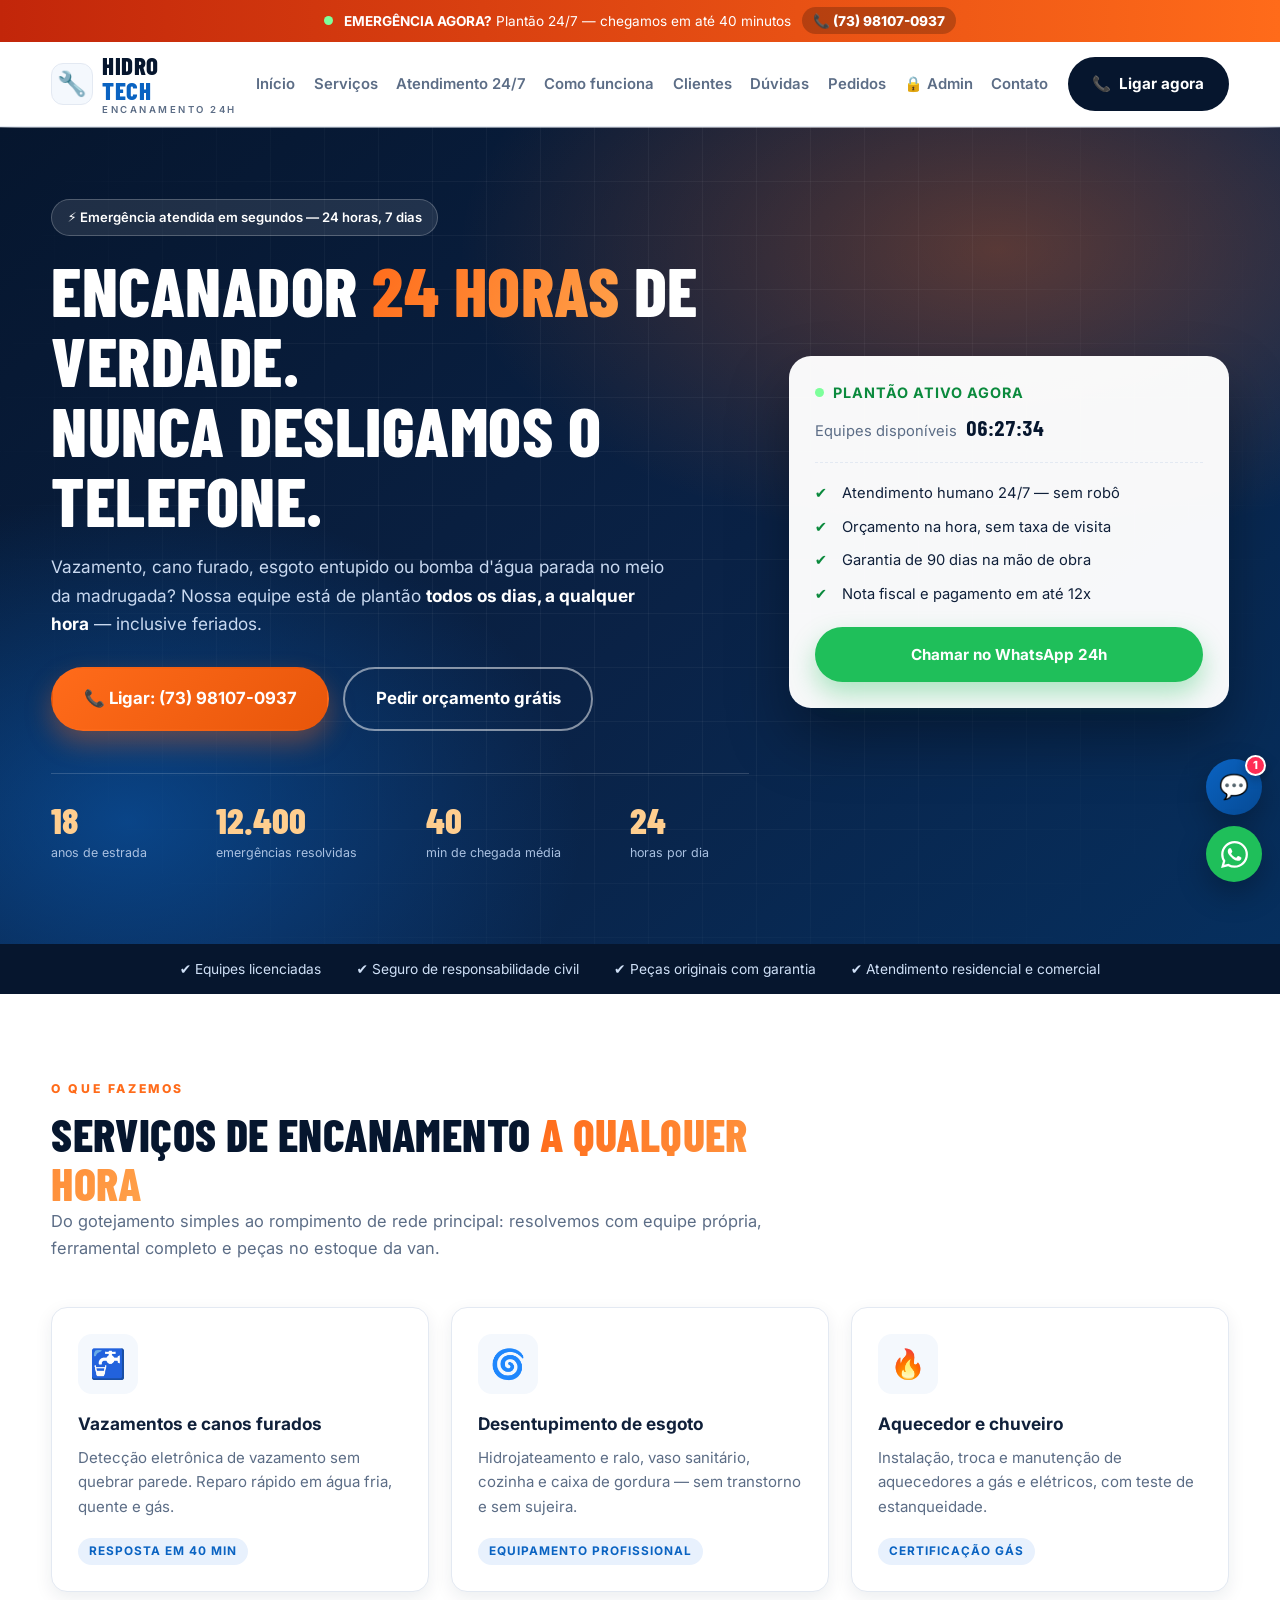
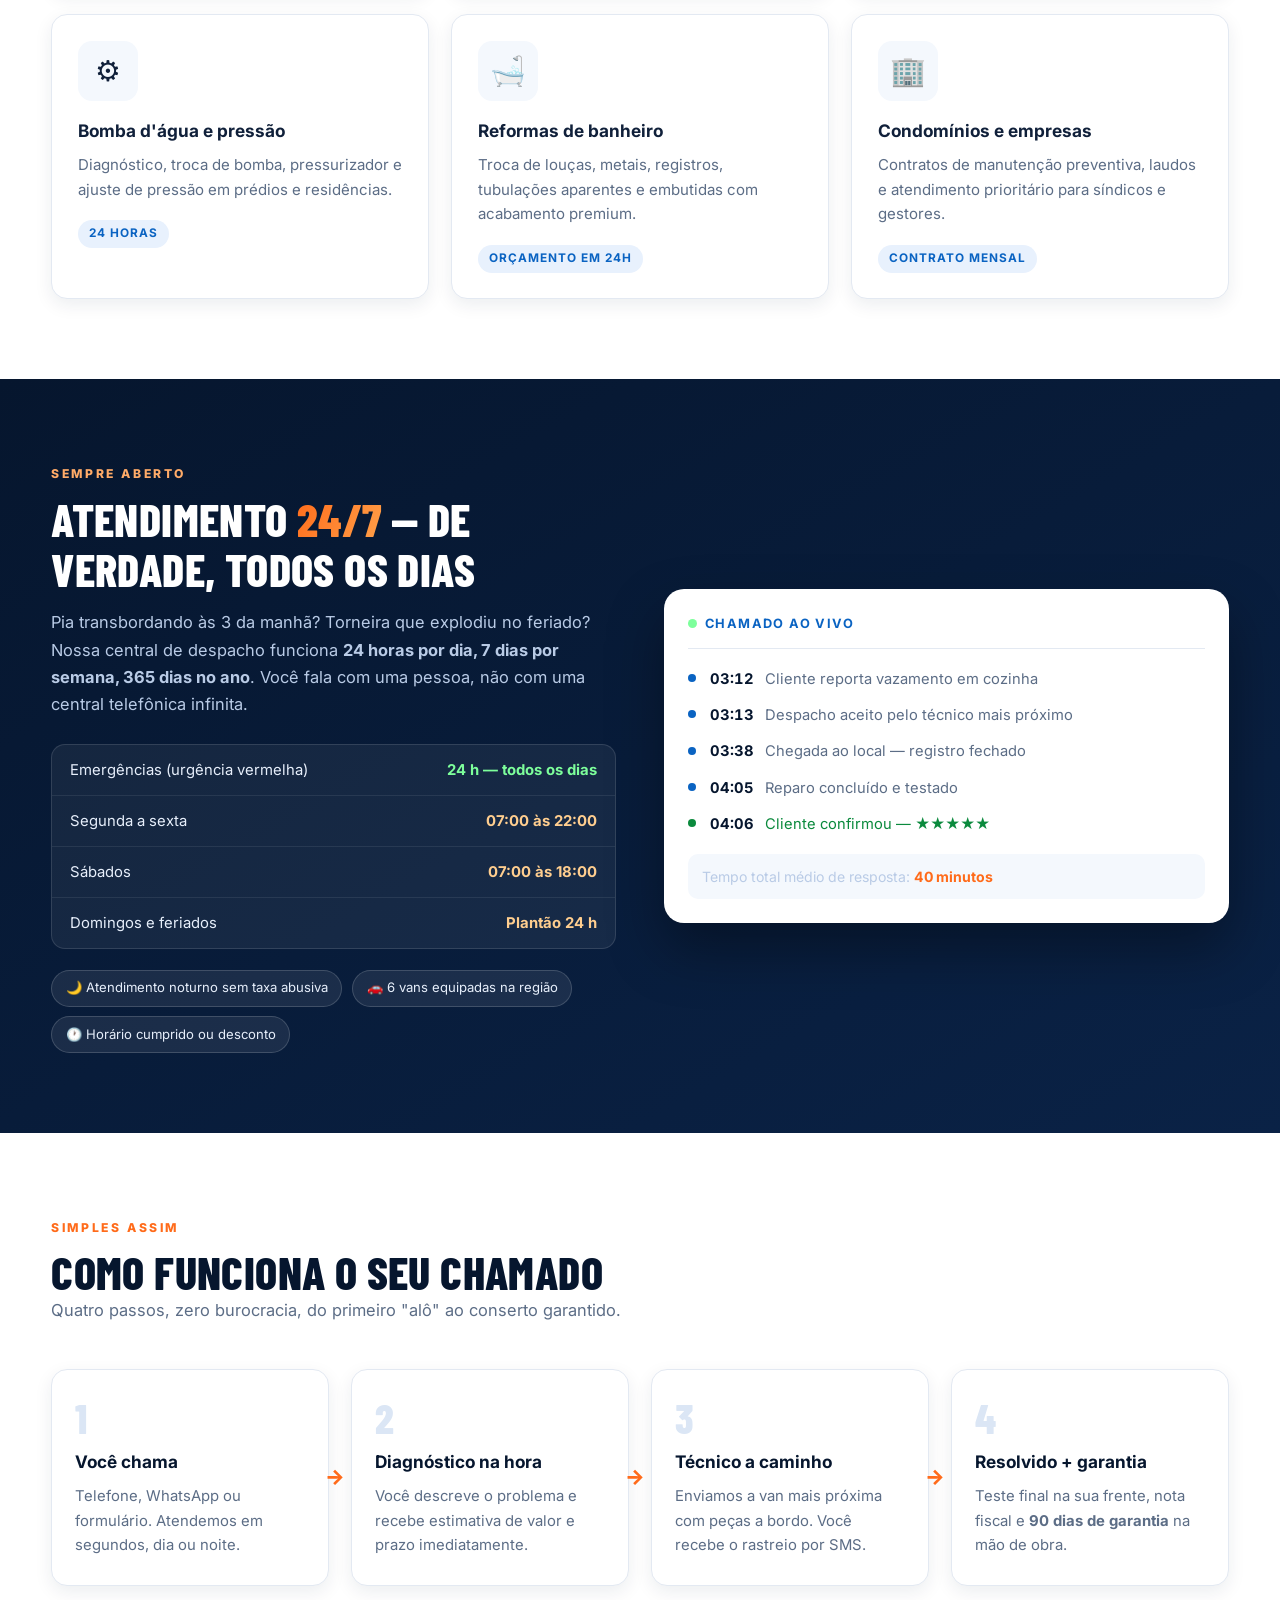
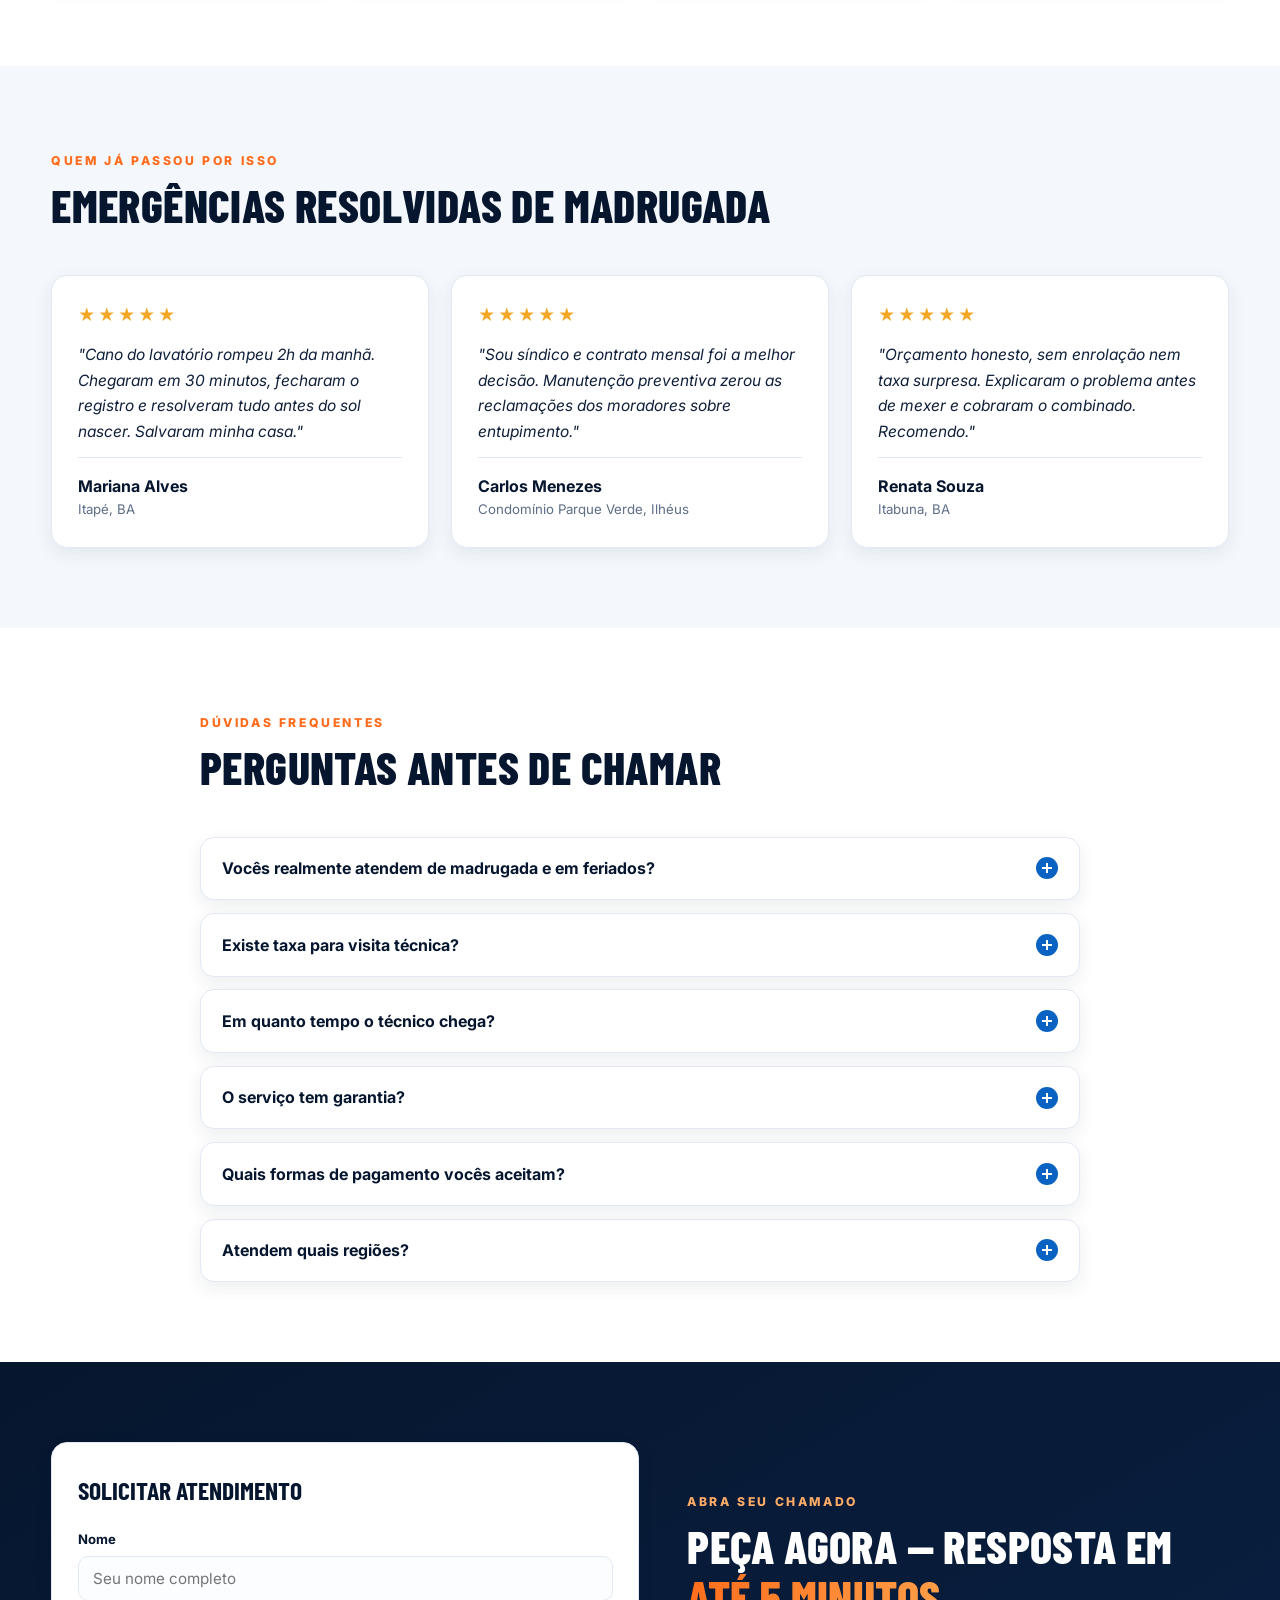
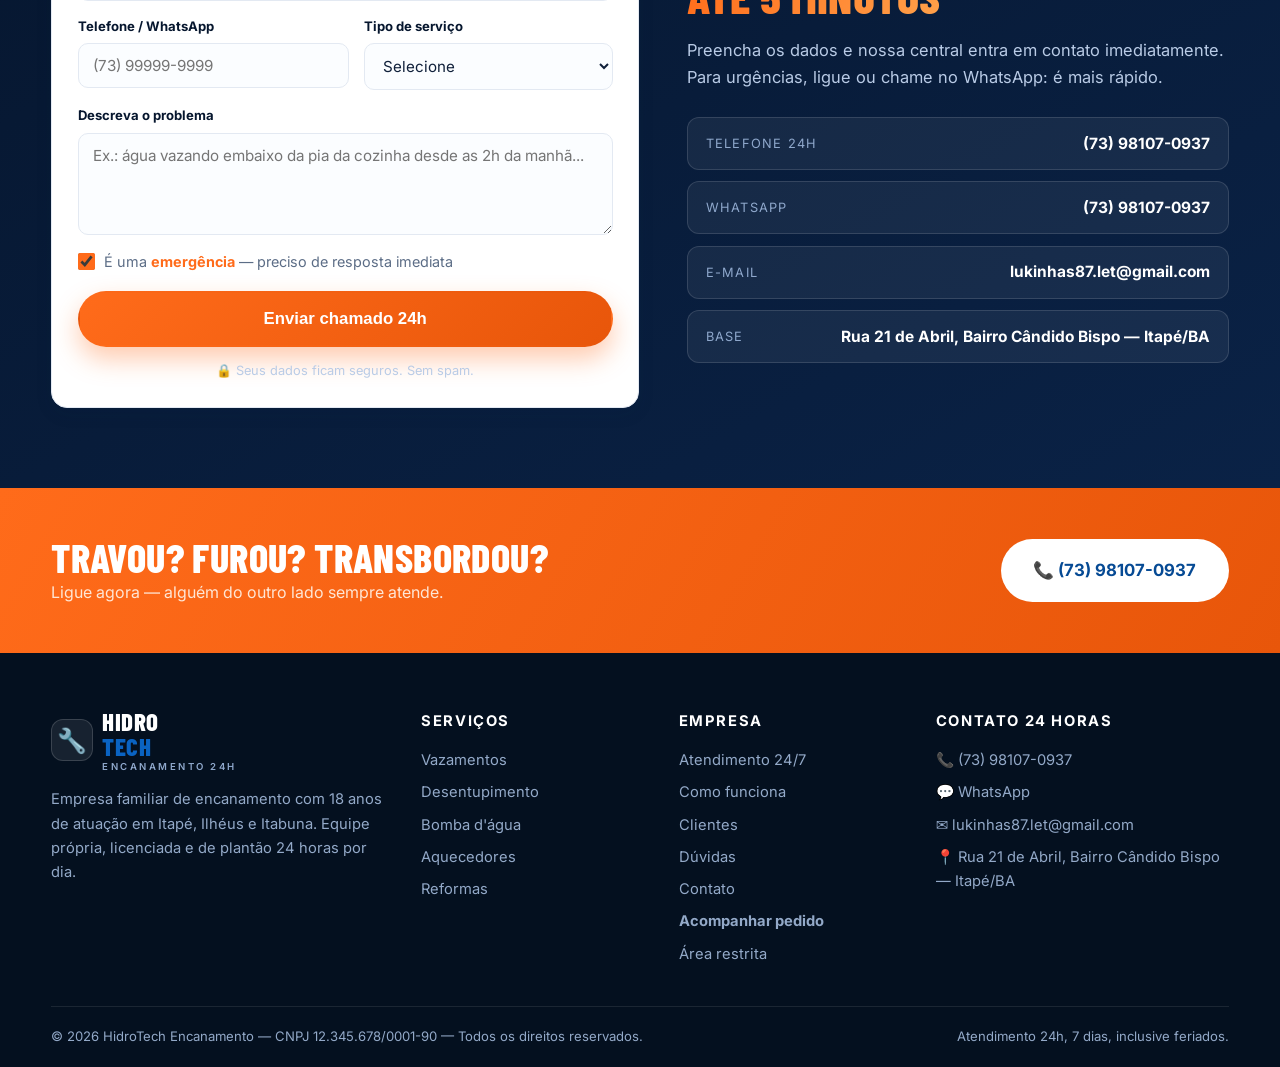
==== commit e4113417: "Coloca aba Admin no menu principal" ====
--- a/index.html
+++ b/index.html
@@ -37,6 +37,7 @@
         <a href="#depoimentos">Clientes</a>
         <a href="#faq">Dúvidas</a>
         <a href="pedidos.html">Pedidos</a>
+        <a href="admin.html">🔒 Admin</a>
         <a href="#contato">Contato</a>
       </nav>
 
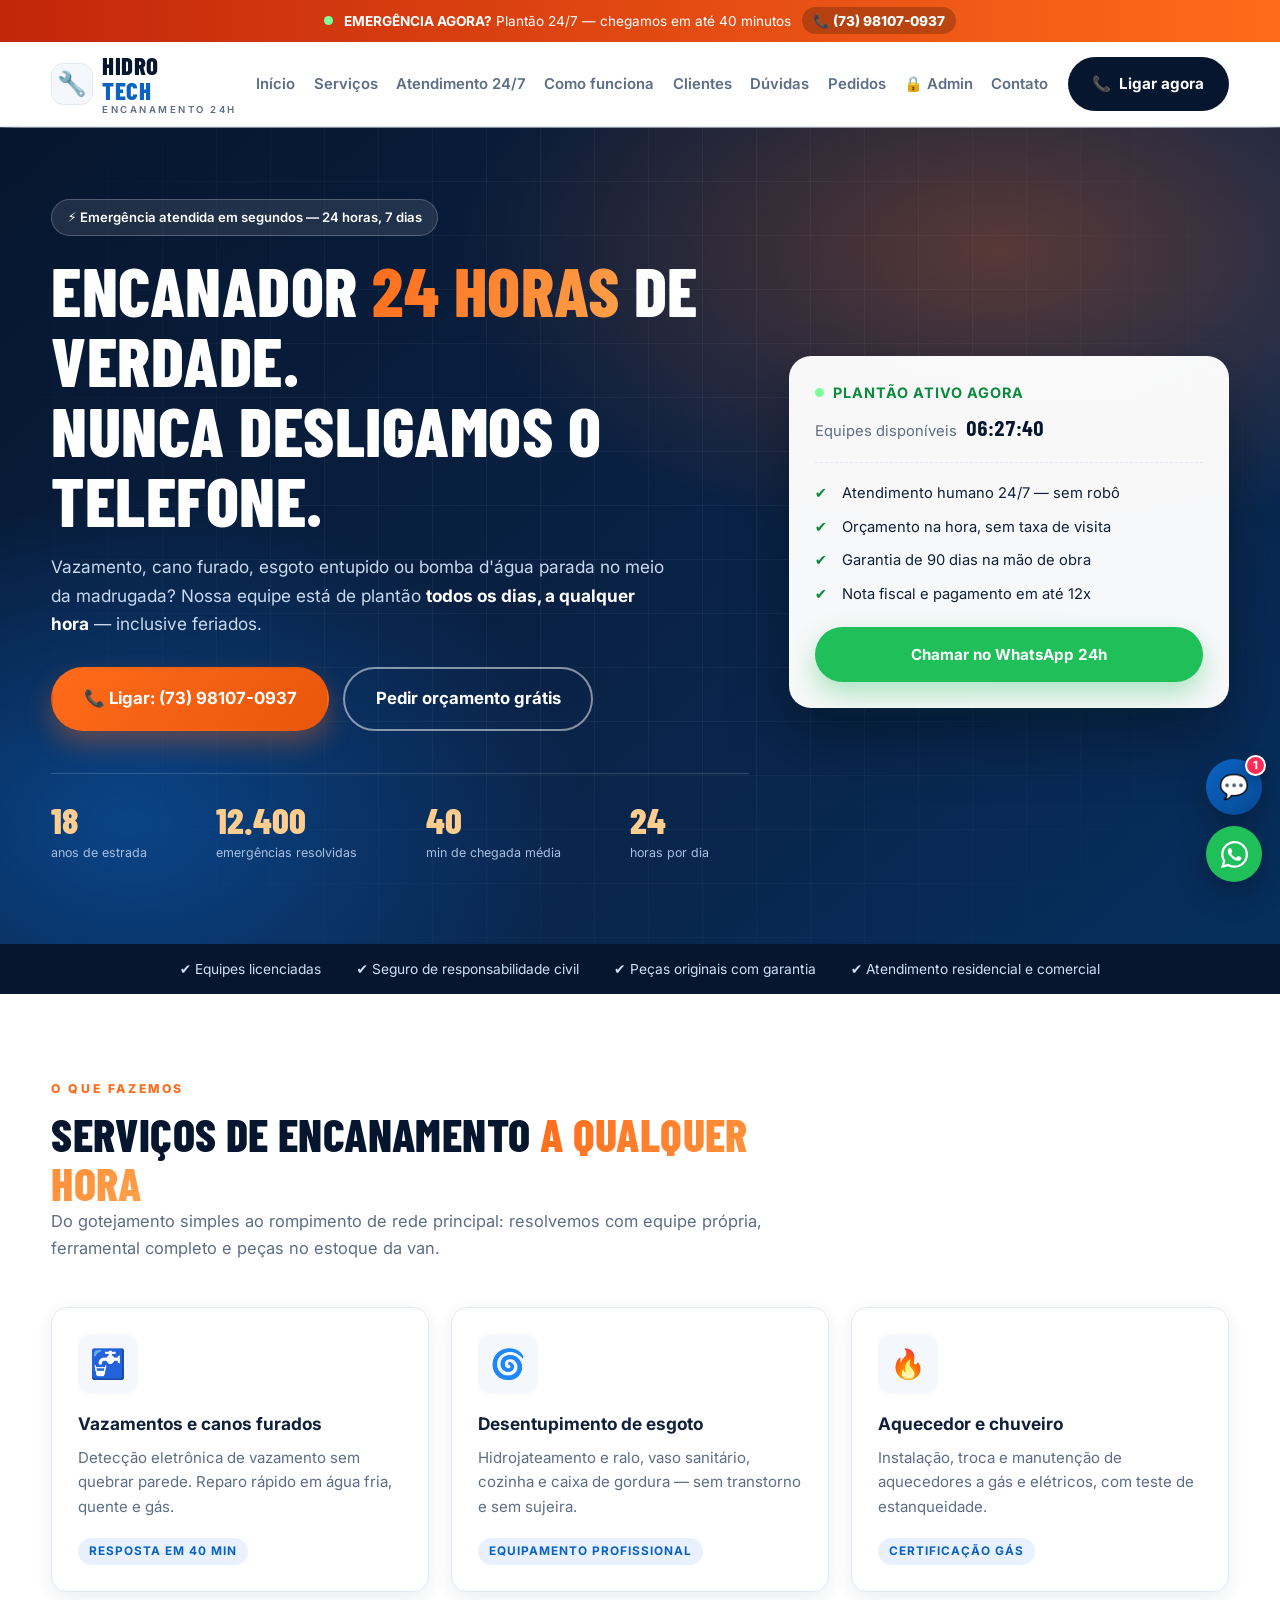
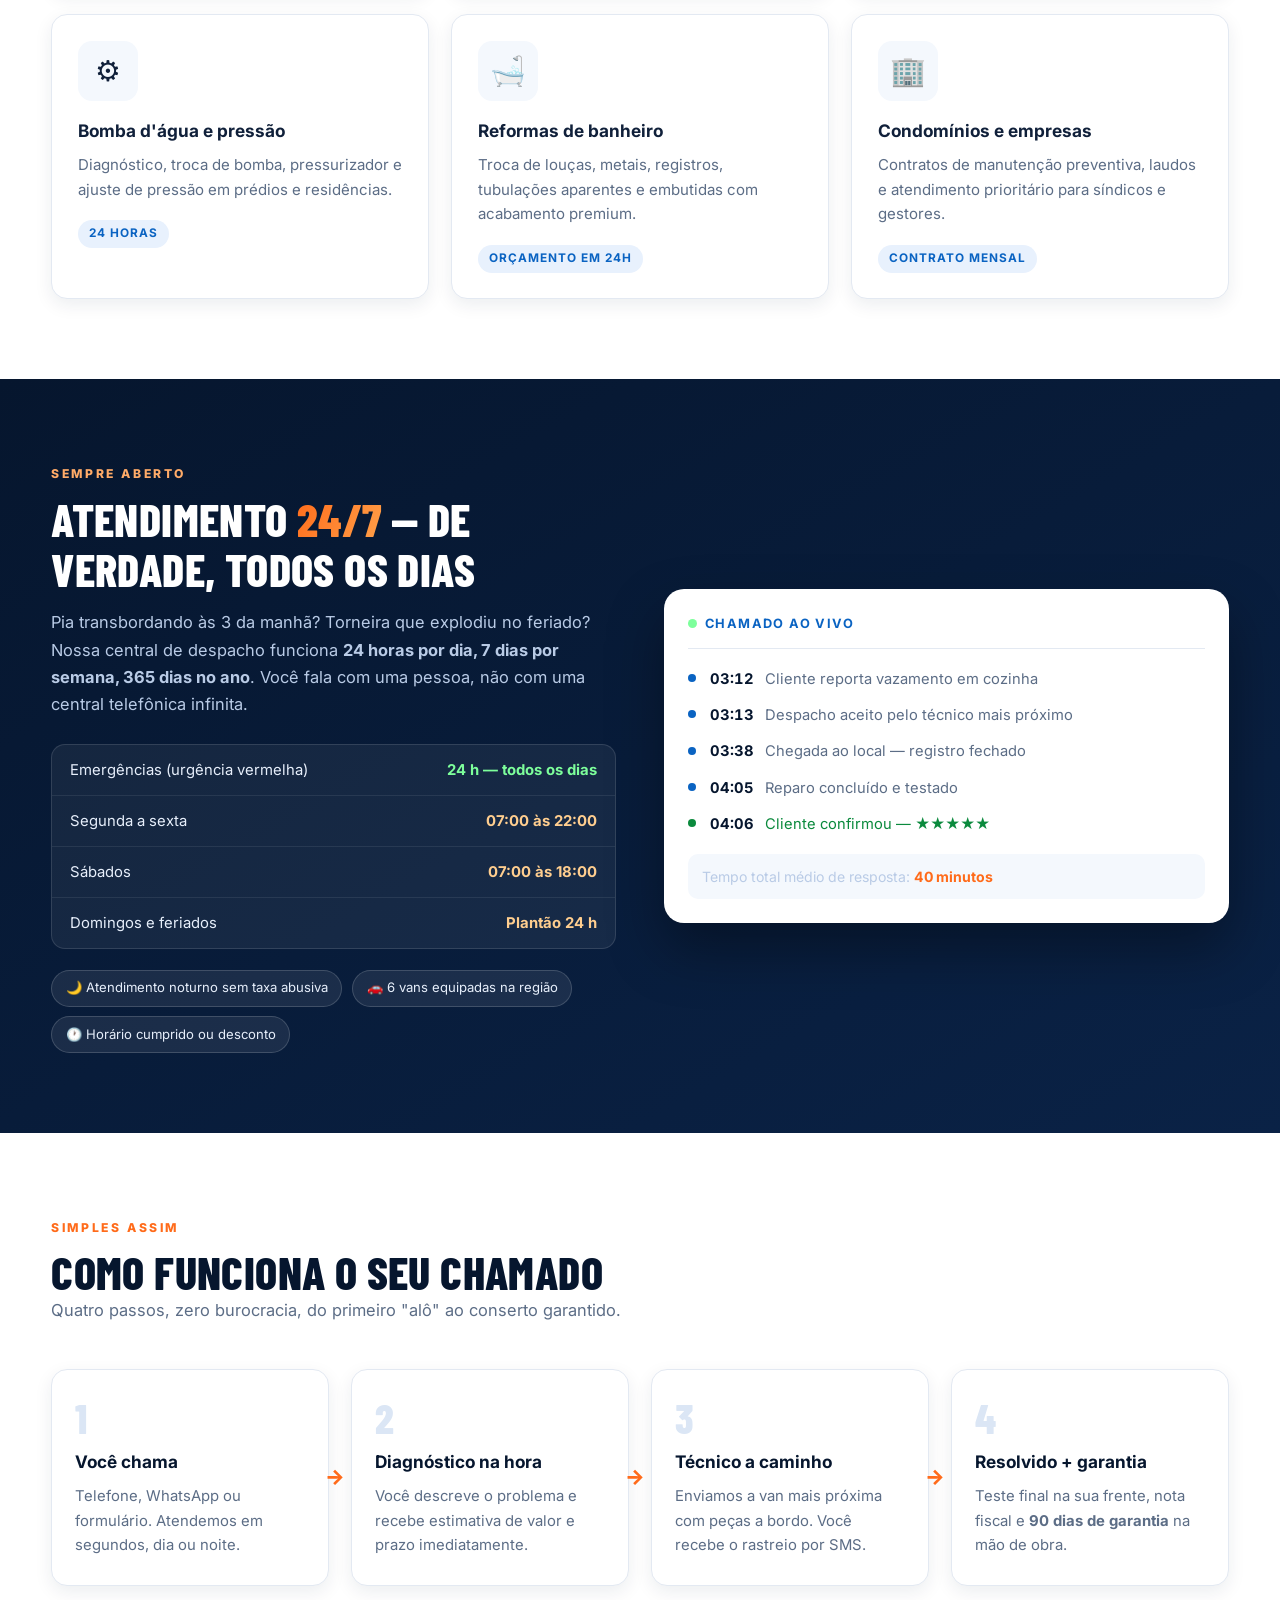
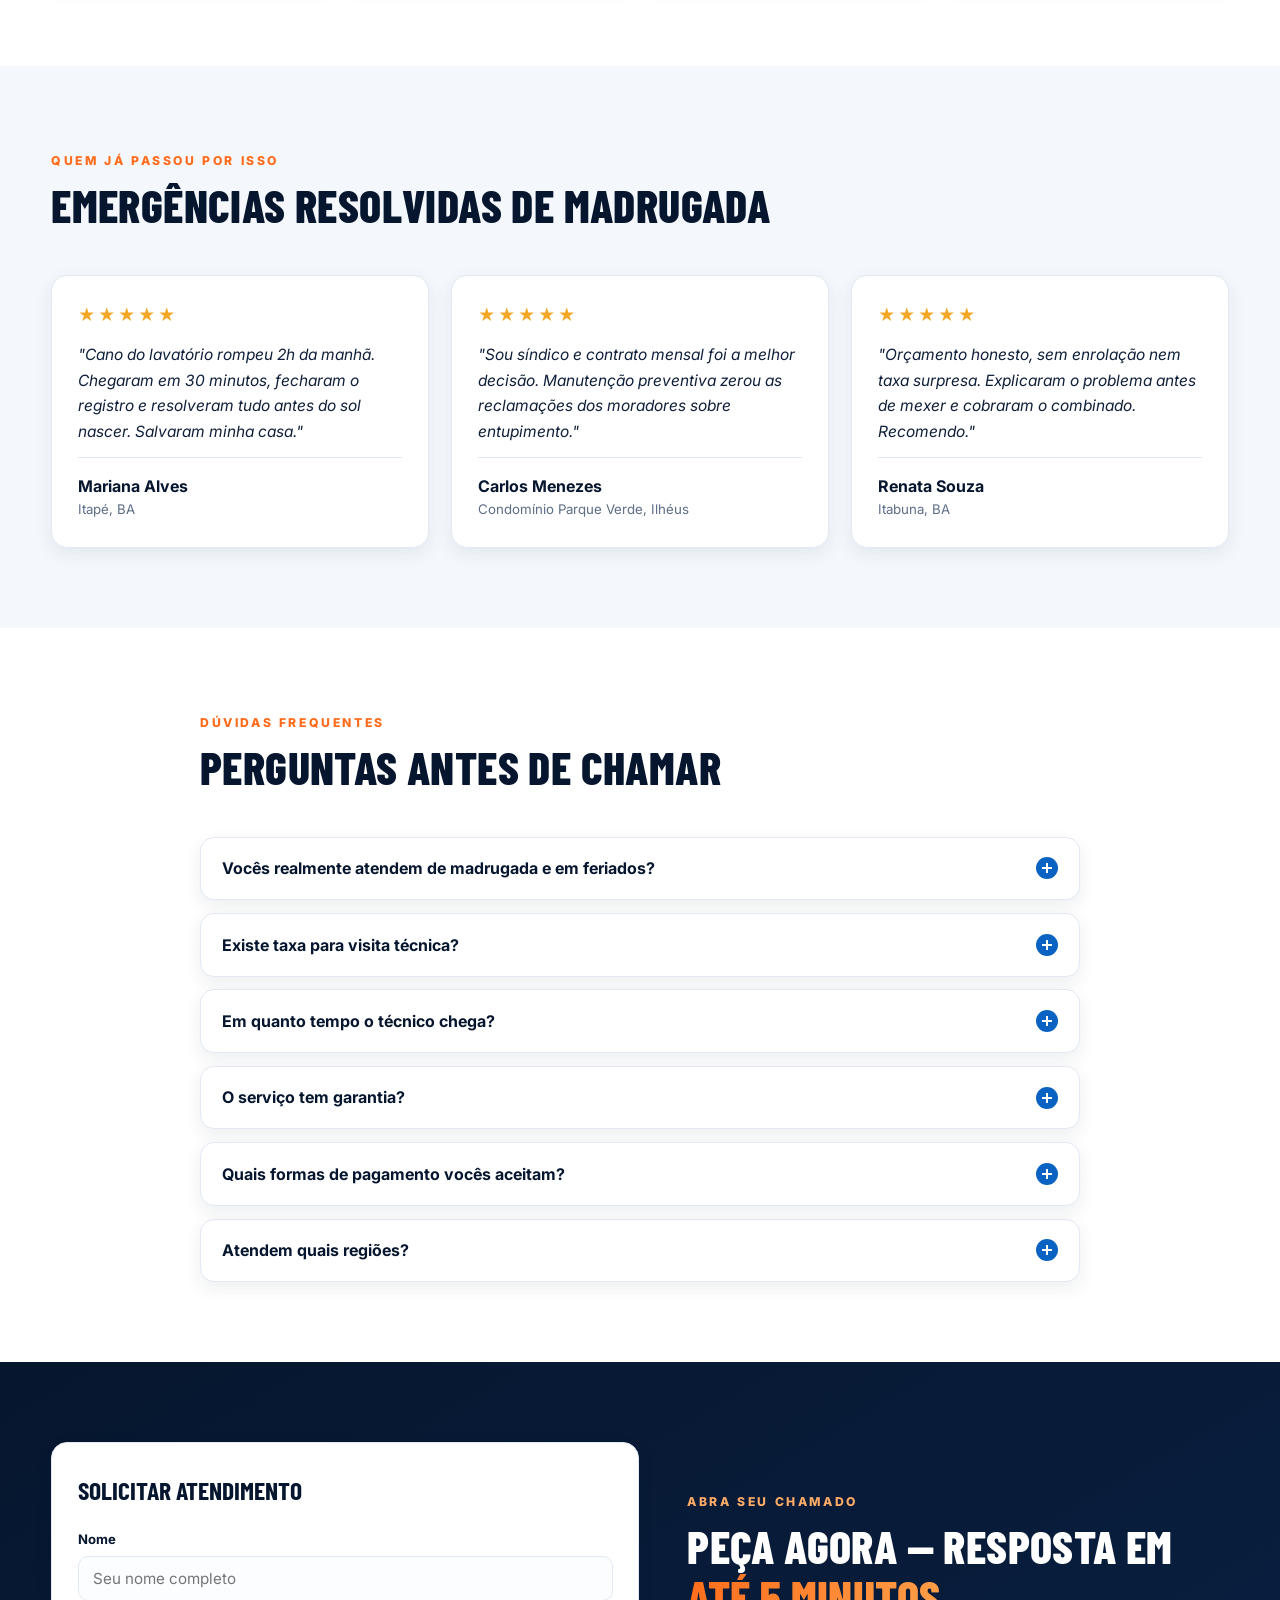
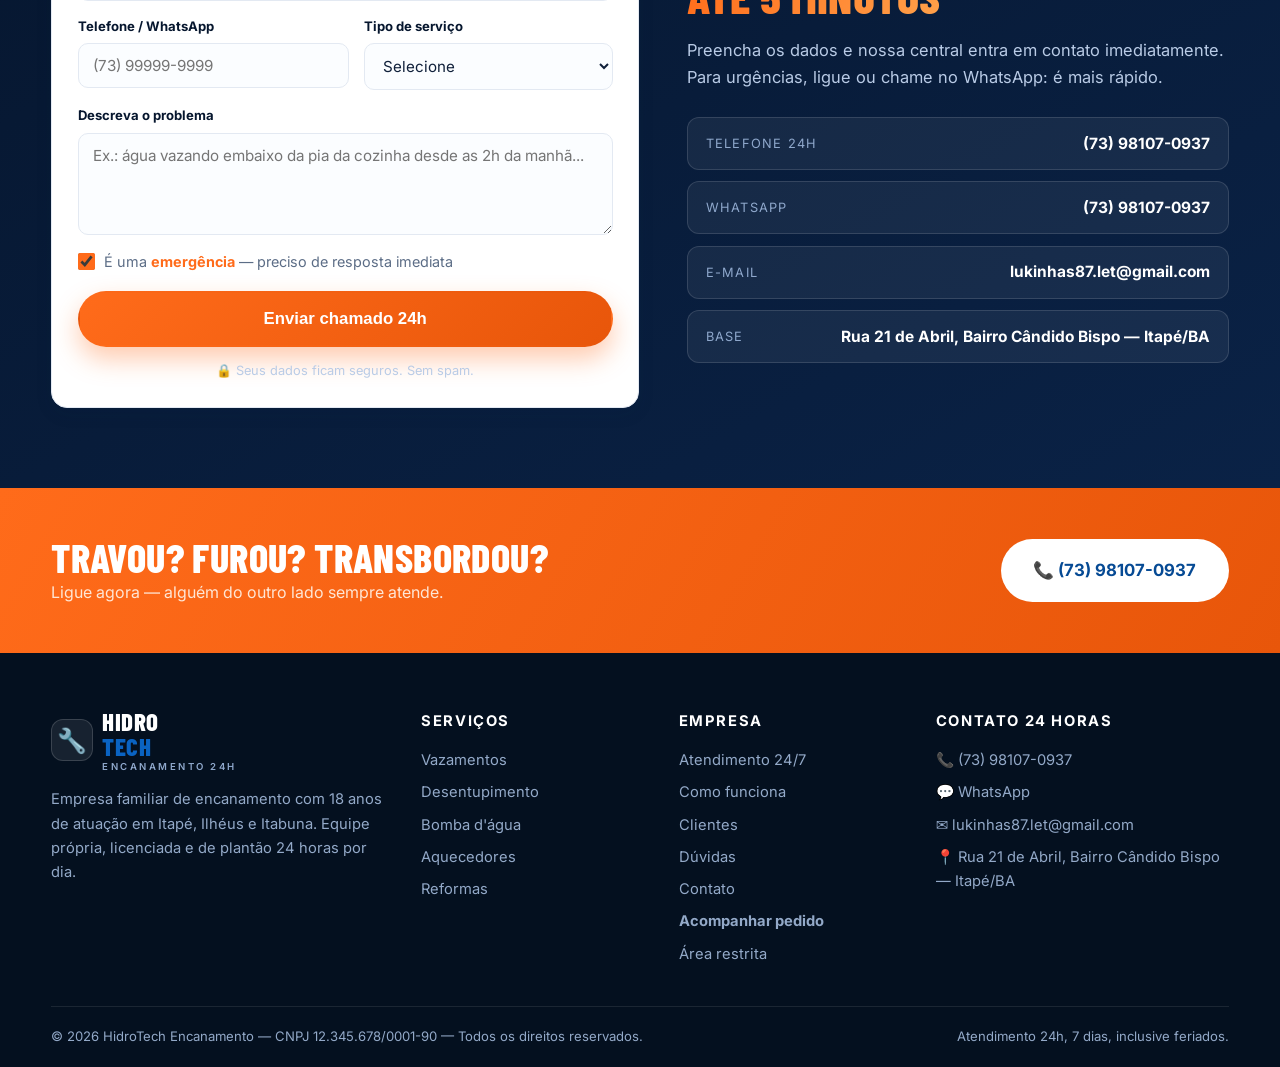
==== commit 28136a0d: "SEO: robots.txt, sitemap.xml, dados estruturados e meta tags sociais" ====
--- a/index.html
+++ b/index.html
@@ -5,10 +5,111 @@
   <meta name="viewport" content="width=device-width, initial-scale=1.0" />
   <title>Encanador 24 Horas em Itapé, Ilhéus e Itabuna | HidroTech — Emergência, Vazamentos e Desentupimento</title>
   <meta name="description" content="Encanador 24 horas em Itapé, Ilhéus e Itabuna com atendimento de emergência 24/7. Vazamentos, desentupimento, bomba d'água e instalações. Orçamento grátis, chegada em até 40 minutos. Telefone (73) 98107-0937." />
+  <!-- SEO / compartilhamento -->
+  <link rel="canonical" href="https://hidrotech-encanador-24h.onrender.com/" />
+  <meta property="og:type" content="website" />
+  <meta property="og:locale" content="pt_BR" />
+  <meta property="og:site_name" content="HidroTech Encanamento 24h" />
+  <meta property="og:title" content="Encanador 24 Horas em Itapé, Ilhéus e Itabuna | HidroTech" />
+  <meta property="og:description" content="Encanador 24 horas com emergência 24/7: vazamentos, desentupimento, bomba d'água e reformas. Orçamento grátis e chegada em até 40 minutos. (73) 98107-0937." />
+  <meta property="og:url" content="https://hidrotech-encanador-24h.onrender.com/" />
+  <meta name="twitter:card" content="summary" />
+  <meta name="twitter:title" content="Encanador 24 Horas em Itapé, Ilhéus e Itabuna | HidroTech" />
+  <meta name="twitter:description" content="Emergência 24/7: vazamentos, desentupimento e bomba d'água. Orçamento grátis, chegada em até 40 minutos. (73) 98107-0937." />
+  <meta name="theme-color" content="#04101f" />
+
   <link rel="preconnect" href="https://fonts.googleapis.com" />
   <link rel="preconnect" href="https://fonts.gstatic.com" crossorigin />
   <link href="https://fonts.googleapis.com/css2?family=Inter:wght@400;500;600;700;800;900&family=Barlow+Condensed:wght@600;700;800&display=swap" rel="stylesheet" />
   <link rel="stylesheet" href="styles.css" />
+
+  <!-- Dados estruturados: ficha da empresa (aparece no Google) -->
+  <script type="application/ld+json">
+  {
+    "@context": "https://schema.org",
+    "@type": "Plumber",
+    "@id": "https://hidrotech-encanador-24h.onrender.com/#empresa",
+    "name": "HidroTech Encanamento 24h",
+    "alternateName": "HidroTech Encanador 24 Horas",
+    "url": "https://hidrotech-encanador-24h.onrender.com/",
+    "telephone": "+5573981070937",
+    "email": "lukinhas87.let@gmail.com",
+    "priceRange": "$$",
+    "currenciesAccepted": "BRL",
+    "paymentAccepted": "Pix, Dinheiro, Cartão de crédito, Cartão de débito",
+    "address": {
+      "@type": "PostalAddress",
+      "streetAddress": "Rua 21 de Abril, Bairro Cândido Bispo",
+      "addressLocality": "Itapé",
+      "addressRegion": "BA",
+      "addressCountry": "BR"
+    },
+    "areaServed": [
+      { "@type": "City", "name": "Itapé" },
+      { "@type": "City", "name": "Ilhéus" },
+      { "@type": "City", "name": "Itabuna" }
+    ],
+    "openingHoursSpecification": [
+      {
+        "@type": "OpeningHoursSpecification",
+        "dayOfWeek": ["Monday", "Tuesday", "Wednesday", "Thursday", "Friday", "Saturday", "Sunday"],
+        "opens": "00:00",
+        "closes": "23:59"
+      }
+    ],
+    "hasOfferCatalog": {
+      "@type": "OfferCatalog",
+      "name": "Serviços de encanamento 24 horas",
+      "itemListElement": [
+        { "@type": "Offer", "itemOffered": { "@type": "Service", "name": "Vazamentos e canos furados" } },
+        { "@type": "Offer", "itemOffered": { "@type": "Service", "name": "Desentupimento de esgoto" } },
+        { "@type": "Offer", "itemOffered": { "@type": "Service", "name": "Aquecedor e chuveiro" } },
+        { "@type": "Offer", "itemOffered": { "@type": "Service", "name": "Bomba d'água e pressão" } },
+        { "@type": "Offer", "itemOffered": { "@type": "Service", "name": "Reformas de banheiro" } },
+        { "@type": "Offer", "itemOffered": { "@type": "Service", "name": "Manutenção para condomínios e empresas" } }
+      ]
+    }
+  }
+  </script>
+
+  <script type="application/ld+json">
+  {
+    "@context": "https://schema.org",
+    "@type": "FAQPage",
+    "mainEntity": [
+      {
+        "@type": "Question",
+        "name": "Vocês realmente atendem de madrugada e em feriados?",
+        "acceptedAnswer": { "@type": "Answer", "text": "Sim. A central de despacho funciona 24 horas por dia, todos os dias do ano. À noite, madrugada, domingo e feriado, uma equipe de plantão é acionada imediatamente." }
+      },
+      {
+        "@type": "Question",
+        "name": "Existe taxa para visita técnica?",
+        "acceptedAnswer": { "@type": "Answer", "text": "Não cobramos taxa de visita para emergências. O orçamento é gratuito e, se você aprovar o serviço, o valor já está incluso. Caso opte por não prosseguir, também não há cobrança." }
+      },
+      {
+        "@type": "Question",
+        "name": "Em quanto tempo o técnico chega?",
+        "acceptedAnswer": { "@type": "Answer", "text": "A média na região é de 40 minutos para urgências. Nos horários de pico ou dias muito movimentados, informamos o prazo exato já na ligação." }
+      },
+      {
+        "@type": "Question",
+        "name": "O serviço tem garantia?",
+        "acceptedAnswer": { "@type": "Answer", "text": "Toda mão de obra tem 90 dias de garantia por escrito. Peças seguem a garantia do fabricante. Se o mesmo problema voltar, voltamos sem custo." }
+      },
+      {
+        "@type": "Question",
+        "name": "Quais formas de pagamento vocês aceitam?",
+        "acceptedAnswer": { "@type": "Answer", "text": "Pix, dinheiro, débito, crédito em até 12x e fatura para empresas e condomínios com nota fiscal." }
+      },
+      {
+        "@type": "Question",
+        "name": "Atendem quais regiões?",
+        "acceptedAnswer": { "@type": "Answer", "text": "Atendemos Itapé, Ilhéus e Itabuna — mais as cidades vizinhas da região (DDD 73). Para confirmar se chegamos no seu endereço, chame no WhatsApp." }
+      }
+    ]
+  }
+  </script>
 </head>
 <body>
 
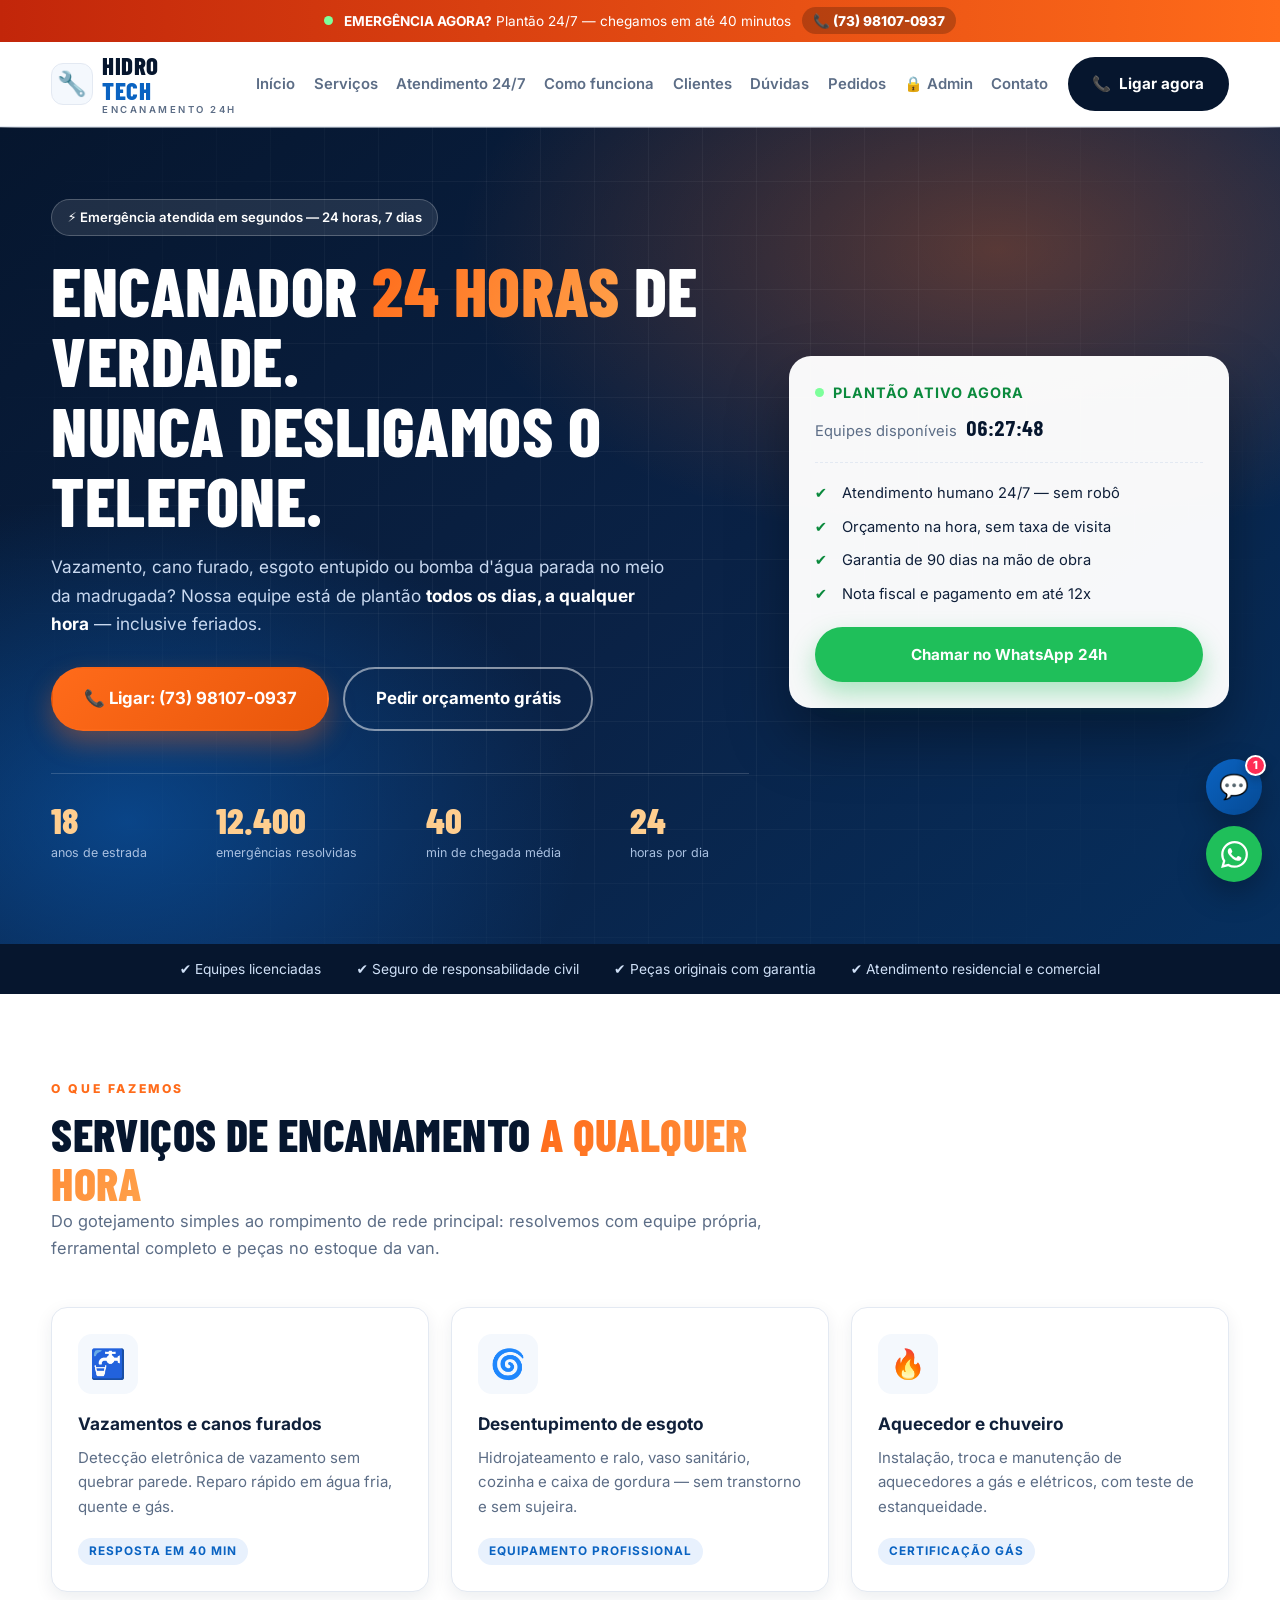
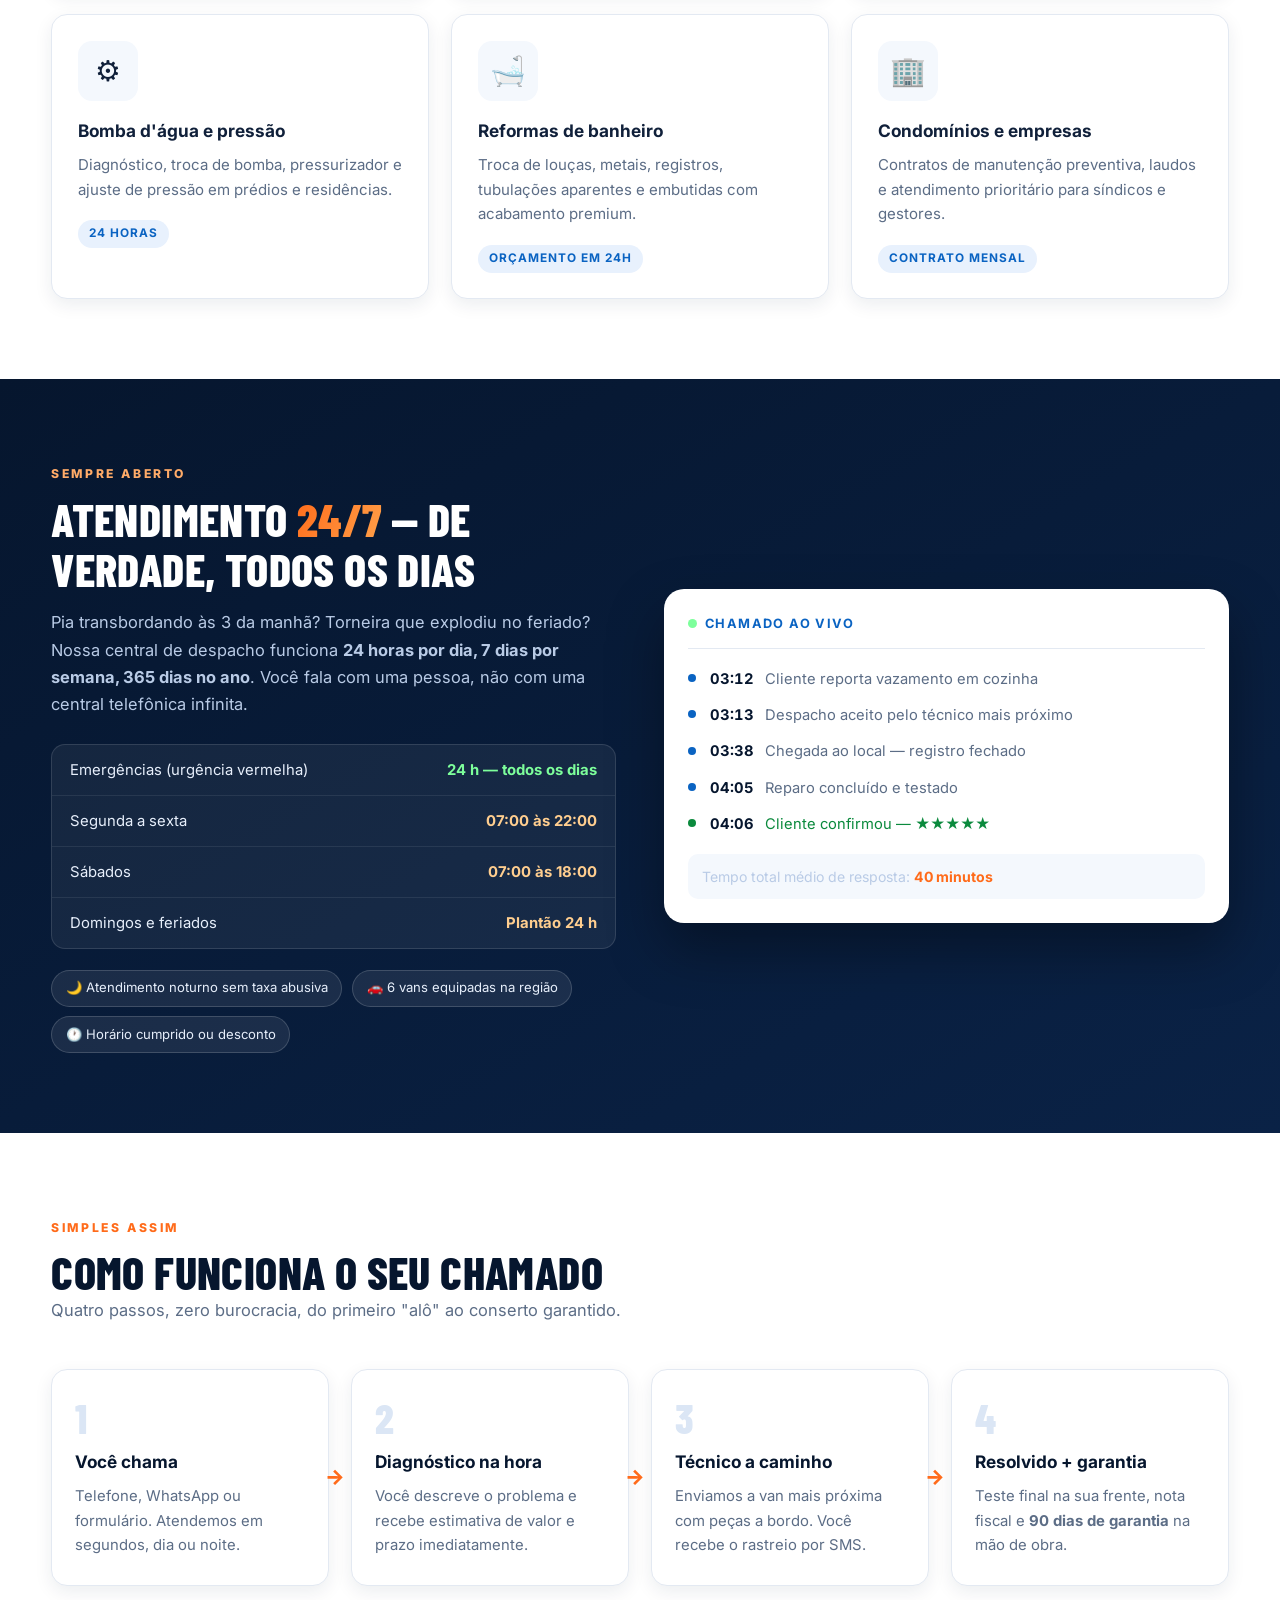
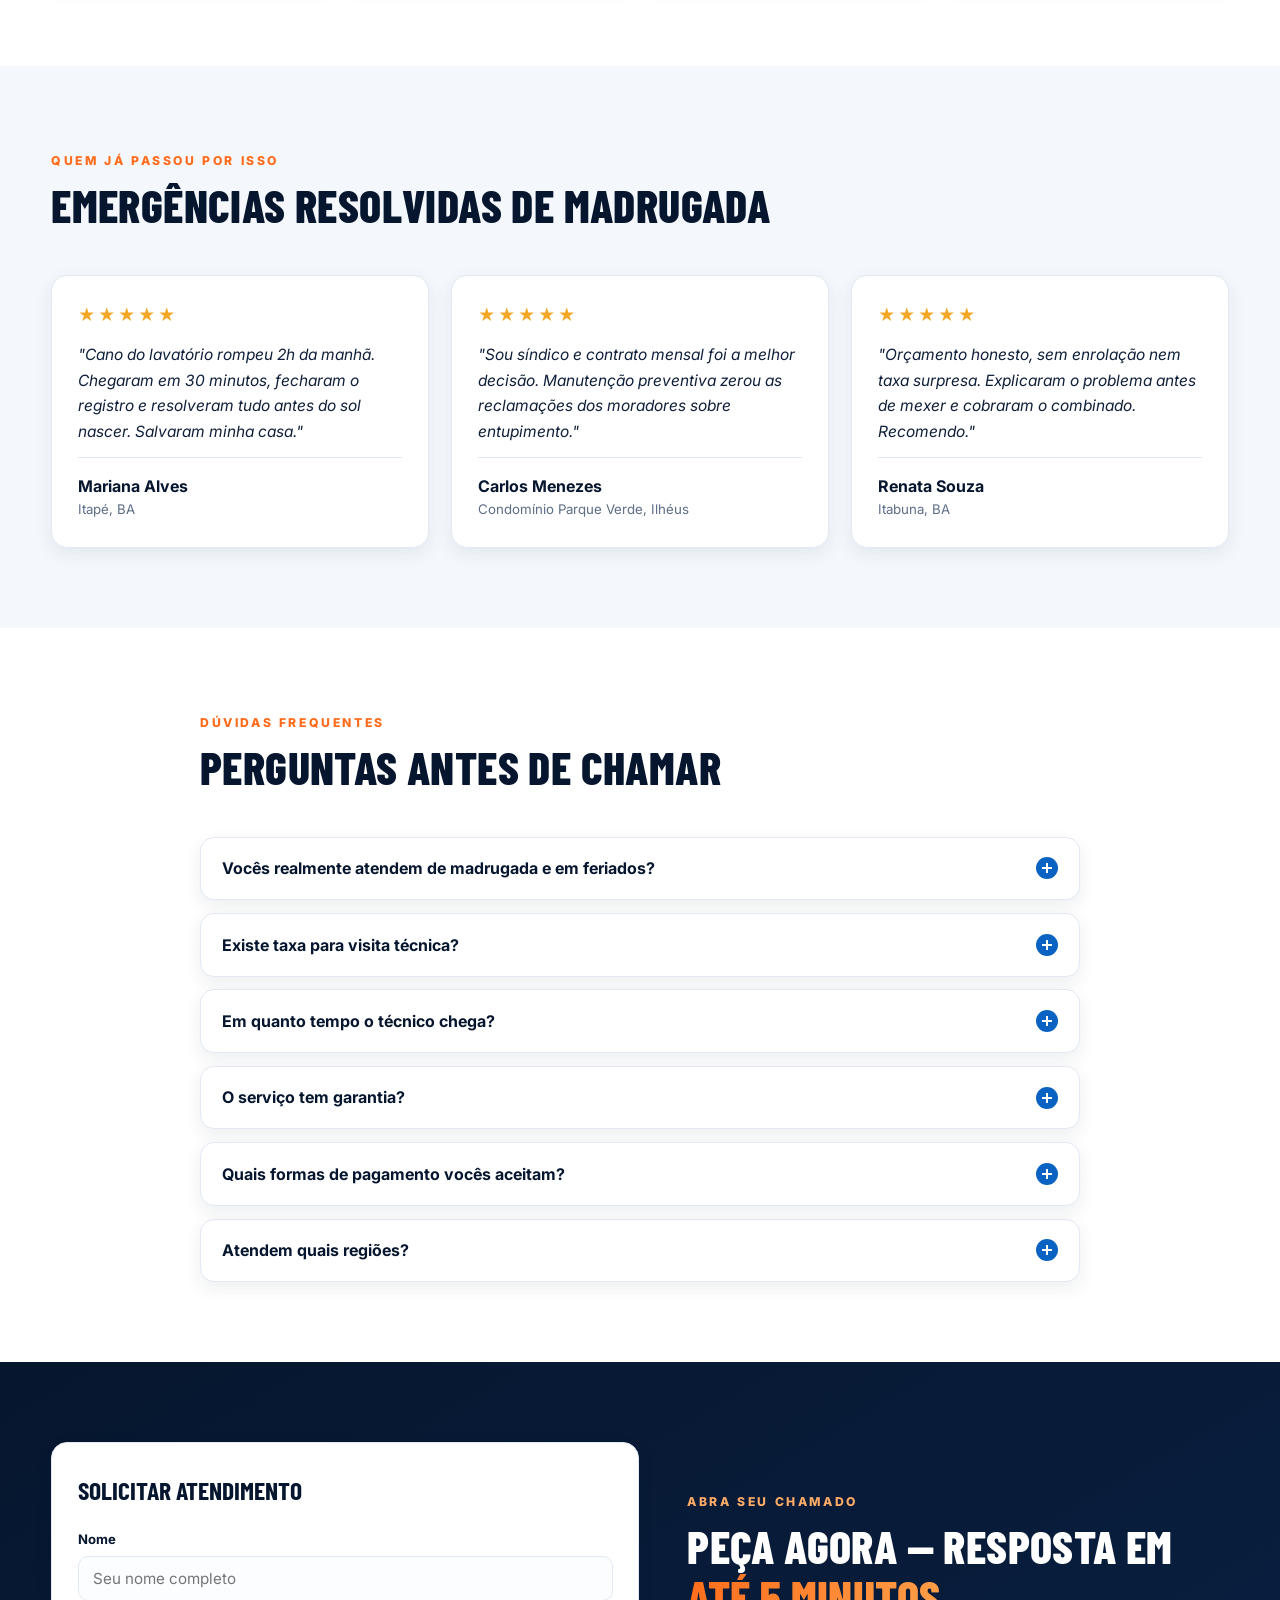
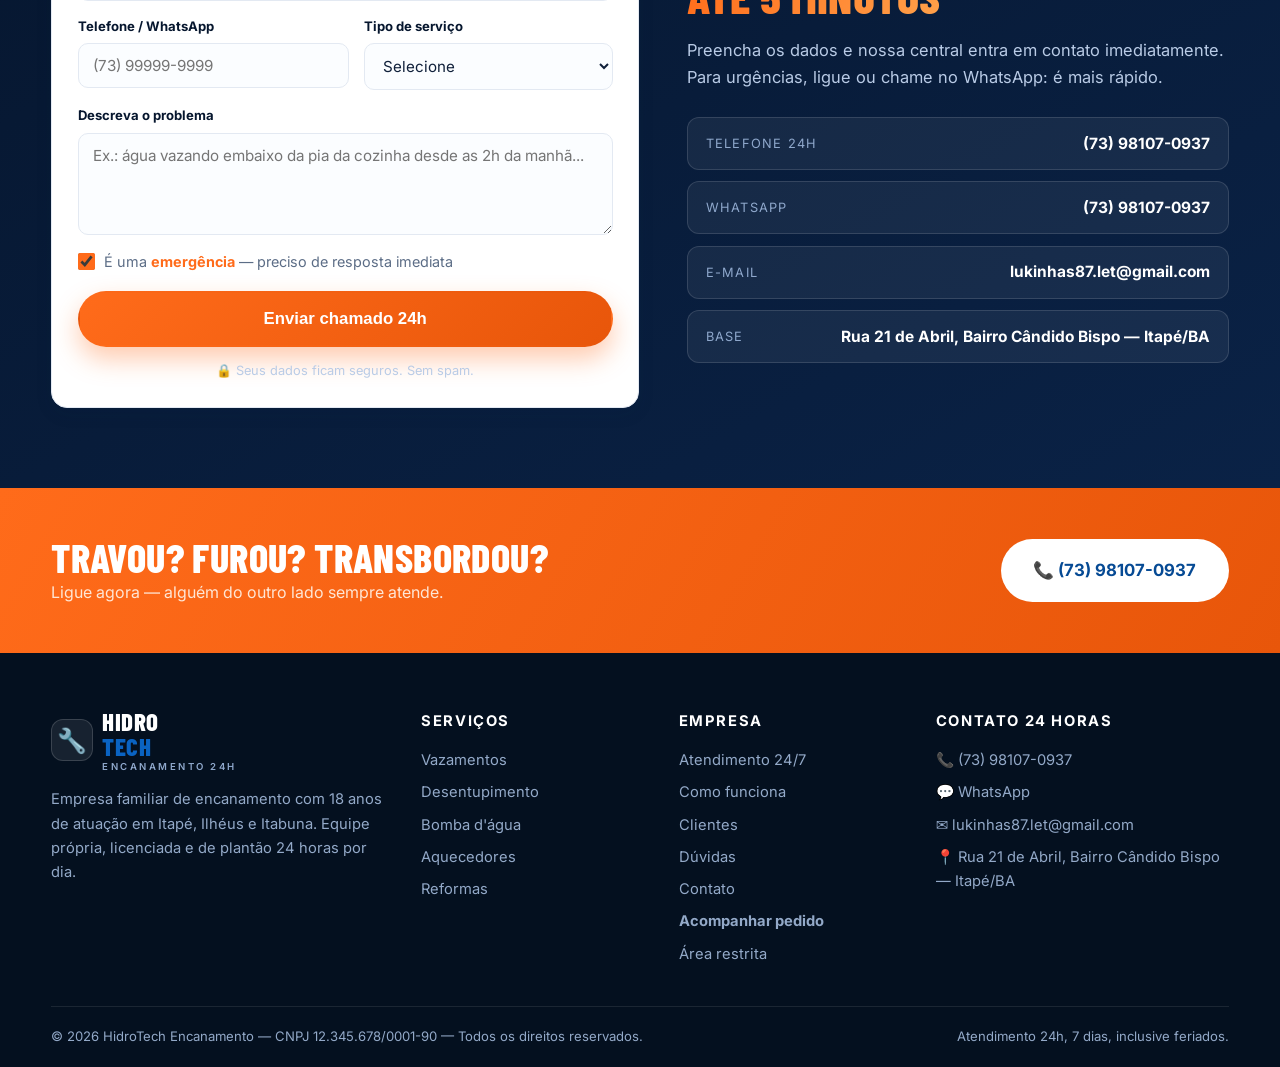
==== commit 85d3fd17: "Adiciona meta de verificacao do Google Search Console" ====
--- a/index.html
+++ b/index.html
@@ -6,6 +6,7 @@
   <title>Encanador 24 Horas em Itapé, Ilhéus e Itabuna | HidroTech — Emergência, Vazamentos e Desentupimento</title>
   <meta name="description" content="Encanador 24 horas em Itapé, Ilhéus e Itabuna com atendimento de emergência 24/7. Vazamentos, desentupimento, bomba d'água e instalações. Orçamento grátis, chegada em até 40 minutos. Telefone (73) 98107-0937." />
   <!-- SEO / compartilhamento -->
+  <meta name="google-site-verification" content="YQOf7HY8azKfHJZDS_e75fMPeZdHp7K99CTQHDEaTxY" />
   <link rel="canonical" href="https://hidrotech-encanador-24h.onrender.com/" />
   <meta property="og:type" content="website" />
   <meta property="og:locale" content="pt_BR" />
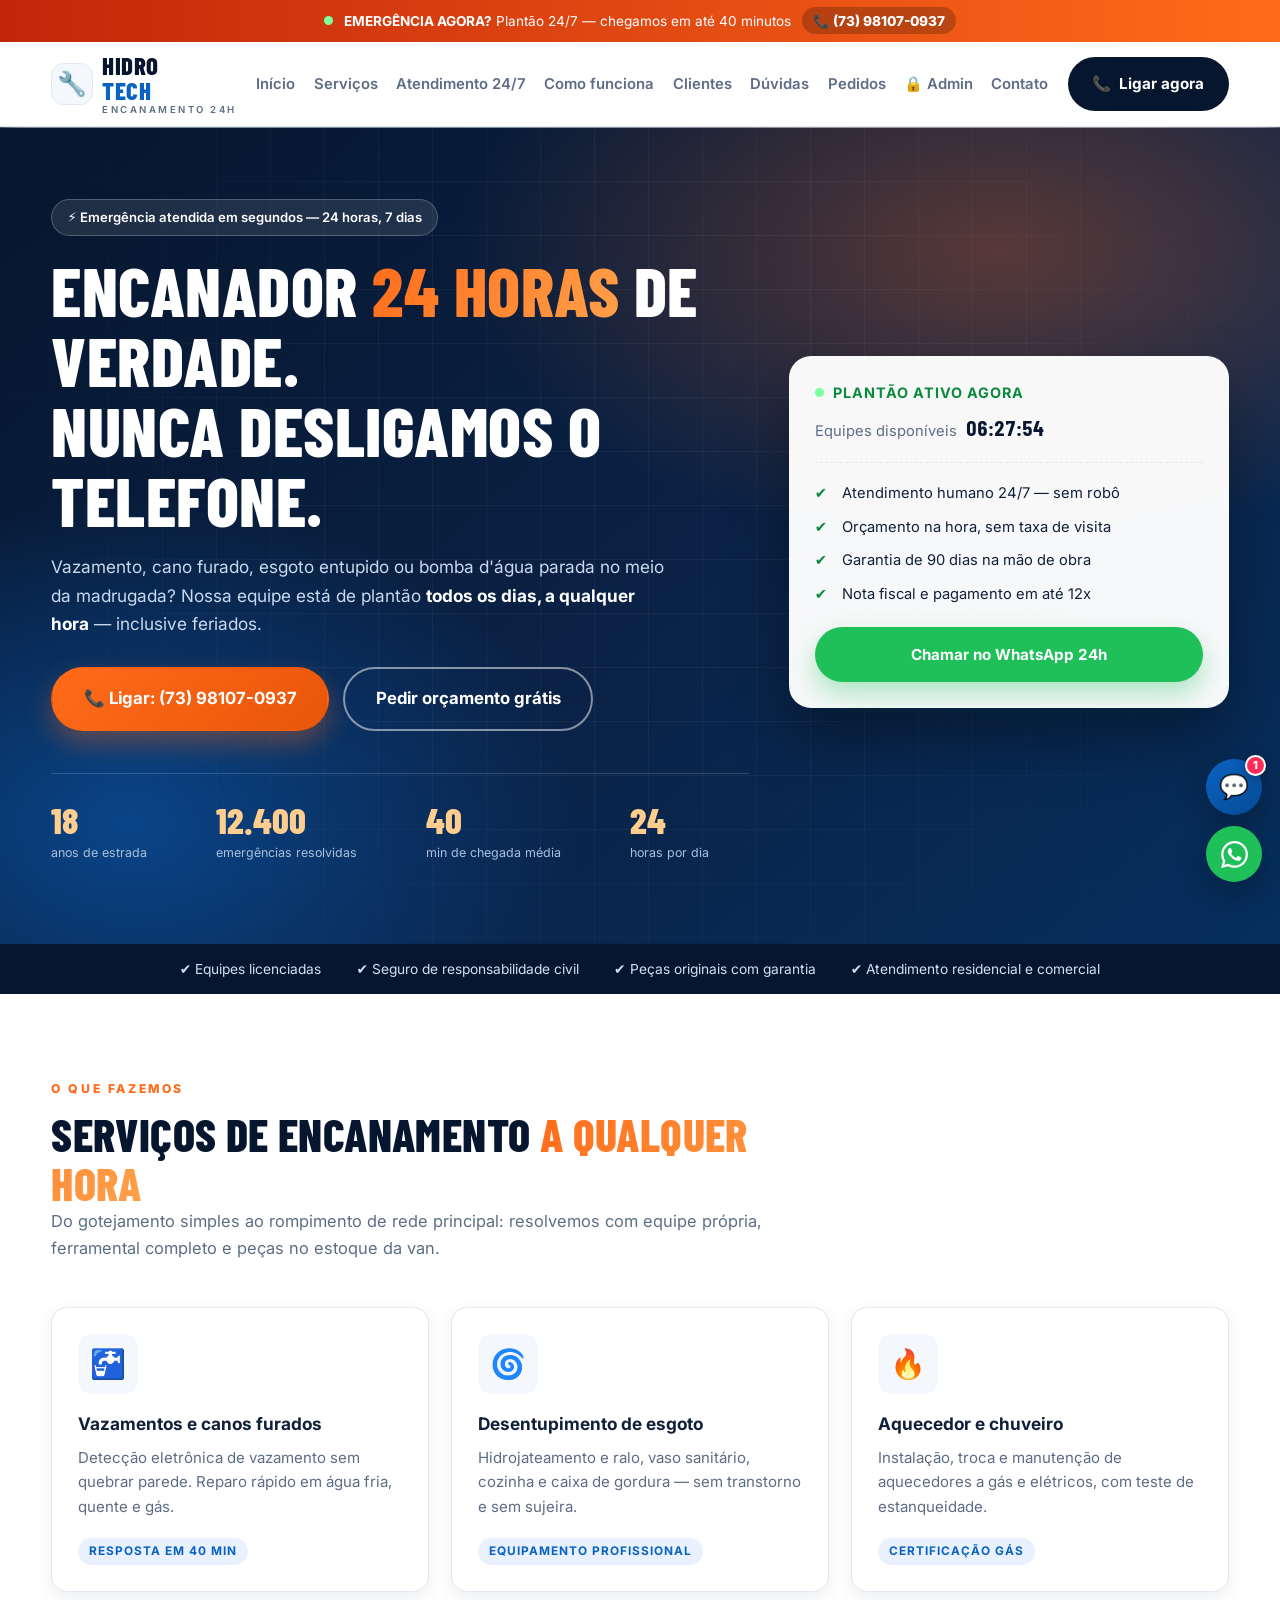
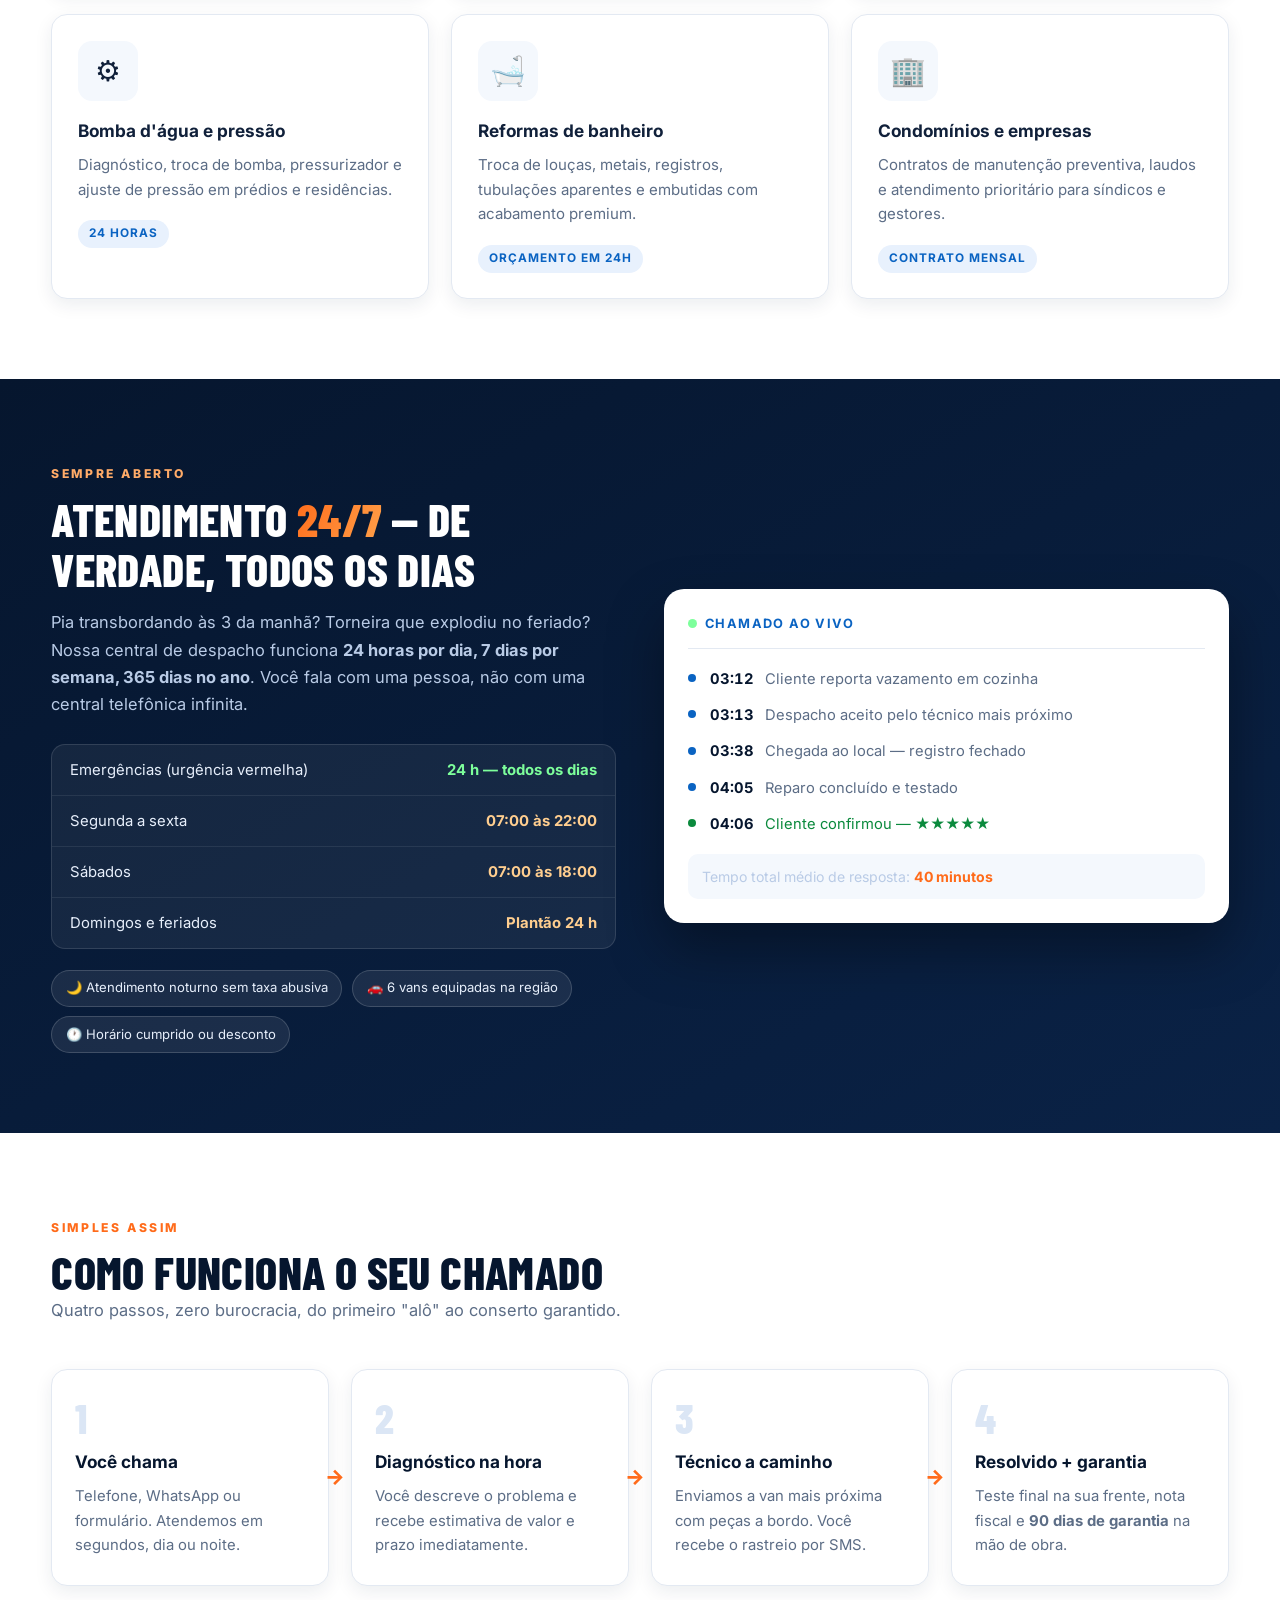
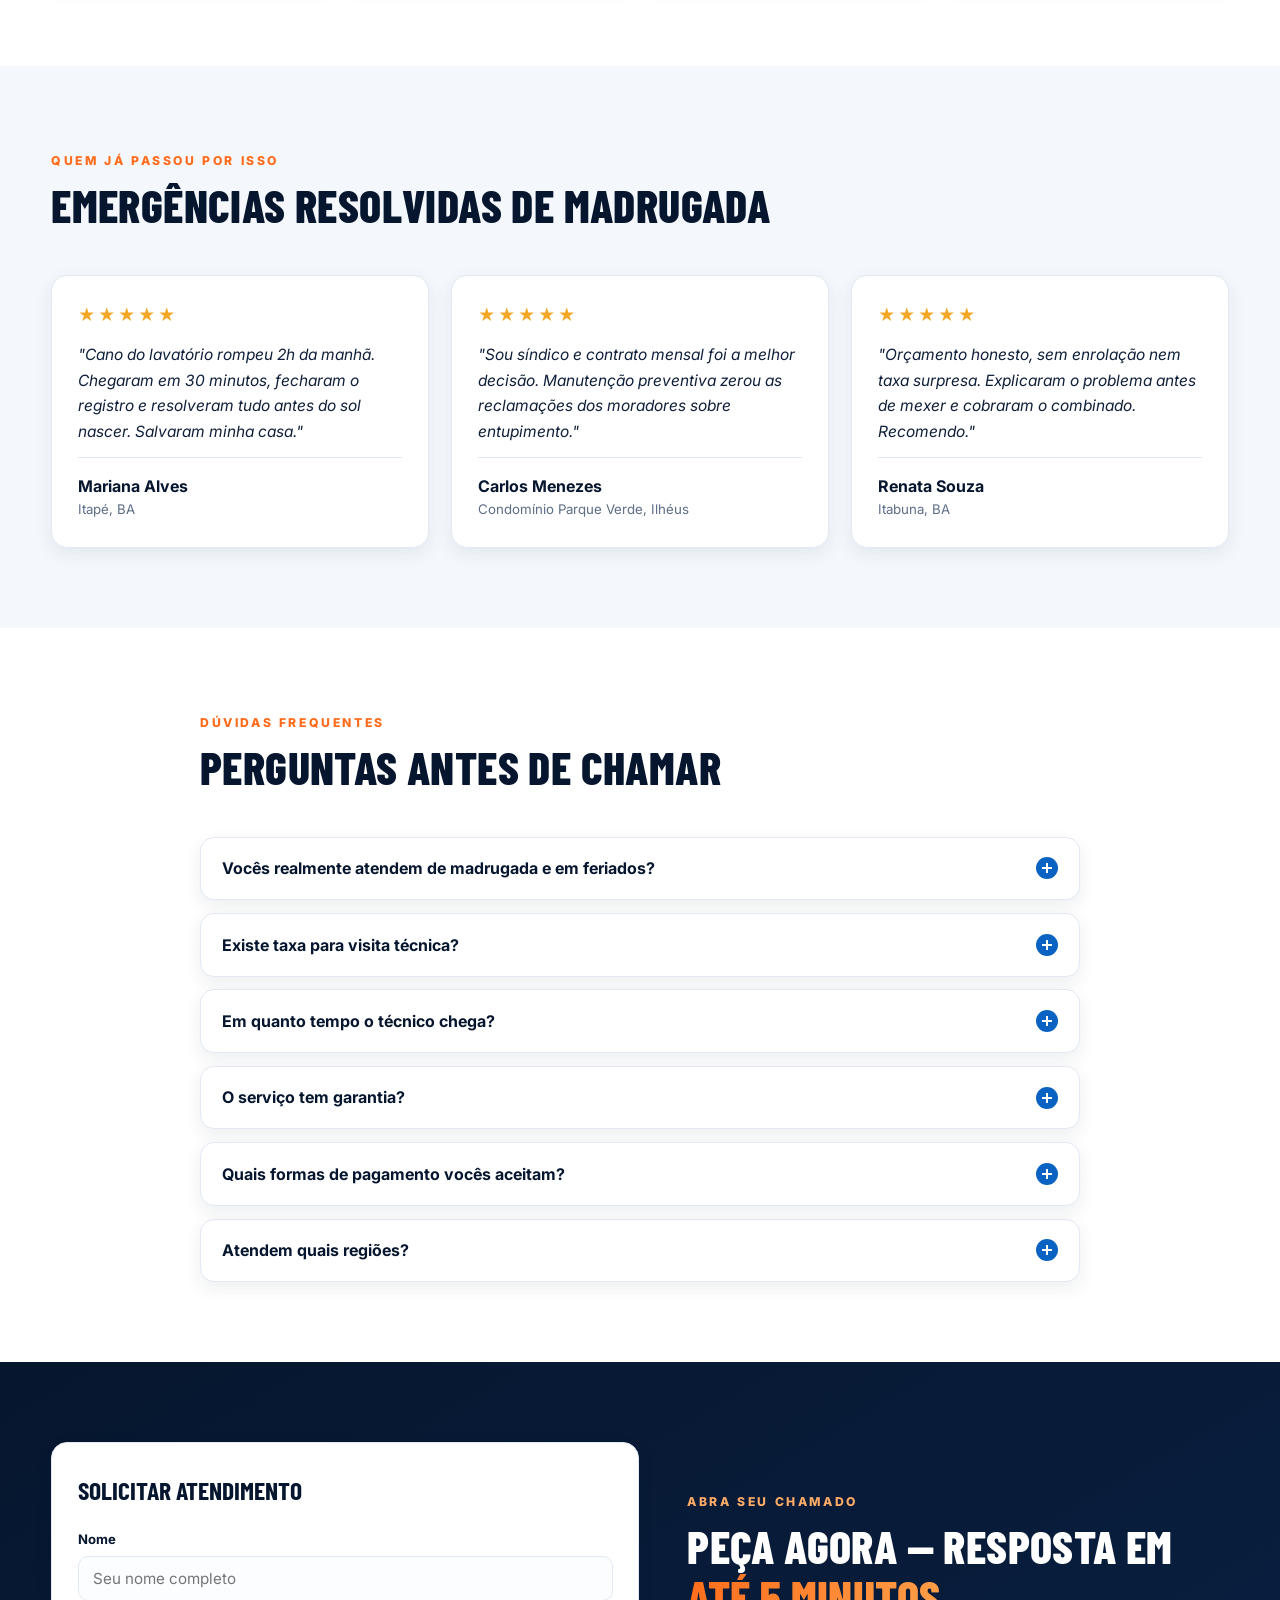
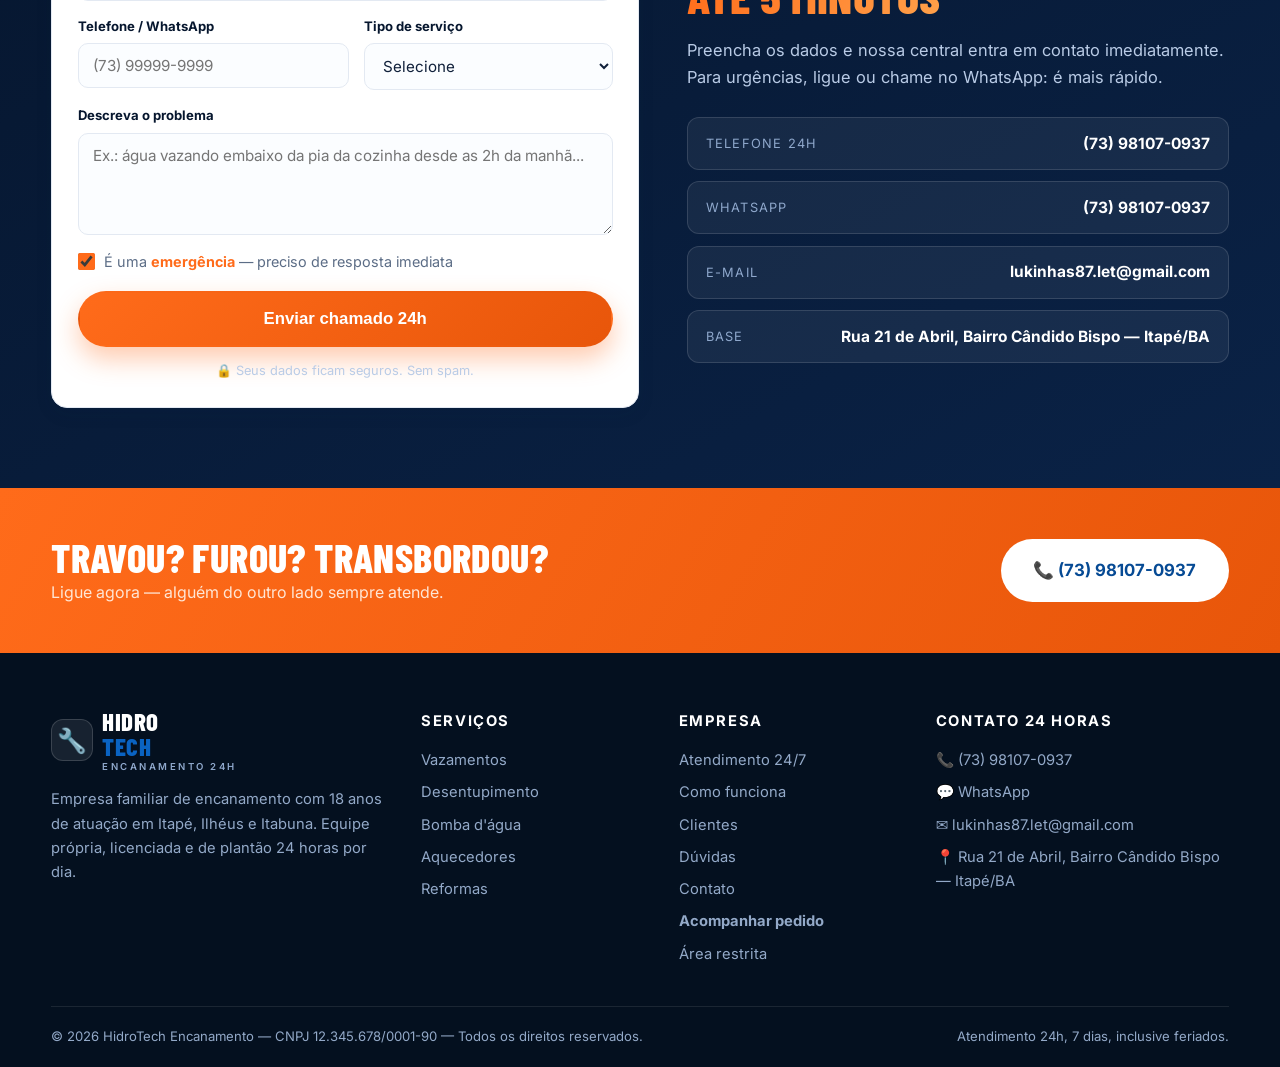
==== commit 5d91e057: "Chat: descricao + envio de foto/video do local; admin exibe anexo" ====
--- a/index.html
+++ b/index.html
@@ -574,7 +574,9 @@
     <div class="chat__quick" id="chatQuick" aria-label="Opções rápidas"></div>
 
     <form class="chat__form" id="chatForm" autocomplete="off">
+      <input type="file" id="chatFile" accept="image/*,video/*" hidden tabindex="-1" aria-hidden="true" />
       <input type="text" id="chatInput" placeholder="Escreva sua mensagem…" aria-label="Mensagem" />
+      <button type="button" class="chat__attach" id="chatAttach" title="Enviar foto ou vídeo do local" aria-label="Enviar foto ou vídeo do local">📎</button>
       <button type="submit" aria-label="Enviar mensagem">➤</button>
     </form>
   </section>
--- a/styles.css
+++ b/styles.css
@@ -1053,6 +1053,40 @@
 .chat__form button:hover { background: var(--orange-dark); transform: scale(1.06); }
 .chat__form input:disabled { opacity: .6; }
 
+/* botão de anexo (foto / vídeo do local) */
+.chat__form .chat__attach {
+  background: #e8f1fb;
+  color: var(--blue);
+  font-size: 1.05rem;
+}
+.chat__form .chat__attach:hover { background: var(--blue); color: #fff; transform: scale(1.06); }
+.chat__form .chat__attach:disabled { opacity: .5; transform: none; }
+
+/* prévia da mídia dentro da conversa */
+.msg__anexo { display: block; }
+.msg__anexo img {
+  display: block;
+  width: 100%;
+  max-width: 210px;
+  border-radius: 12px;
+  margin-bottom: .3rem;
+  background: rgba(255,255,255,.25);
+}
+.msg__anexo video {
+  display: block;
+  width: 100%;
+  max-width: 220px;
+  border-radius: 12px;
+  margin-bottom: .3rem;
+  background: #000;
+}
+.msg__anexo-name {
+  display: block;
+  font-size: .74rem;
+  opacity: .85;
+  word-break: break-all;
+}
+
 /* =========================================================
    Páginas internas — Pedidos e Painel Admin
    ========================================================= */
@@ -1404,6 +1438,31 @@
 .ord-card__meta { display: flex; flex-wrap: wrap; gap: .55rem; font-size: .78rem; color: #5b6b80; }
 .ord-card__end, .ord-card__desc { margin: 0; font-size: .85rem; color: #44566d; line-height: 1.5; }
 .ord-card__desc { font-style: italic; color: #6b7b90; }
+
+/* anexo (foto/vídeo) enviado pelo chat */
+.ord-card__anexo { margin-top: .6rem; display: flex; flex-direction: column; gap: .35rem; }
+.ord-card__anexo-label {
+  font-size: .7rem;
+  font-weight: 800;
+  letter-spacing: .05em;
+  text-transform: uppercase;
+  color: #7b8aa0;
+}
+.ord-card__anexo img {
+  display: block;
+  max-width: 280px;
+  max-height: 210px;
+  object-fit: cover;
+  border-radius: 10px;
+  border: 1px solid var(--line);
+}
+.ord-card__anexo video {
+  display: block;
+  max-width: 320px;
+  border-radius: 10px;
+  border: 1px solid var(--line);
+  background: #000;
+}
 .ord-card__fone { display: flex; gap: .5rem; flex-wrap: wrap; }
 
 .tag {
